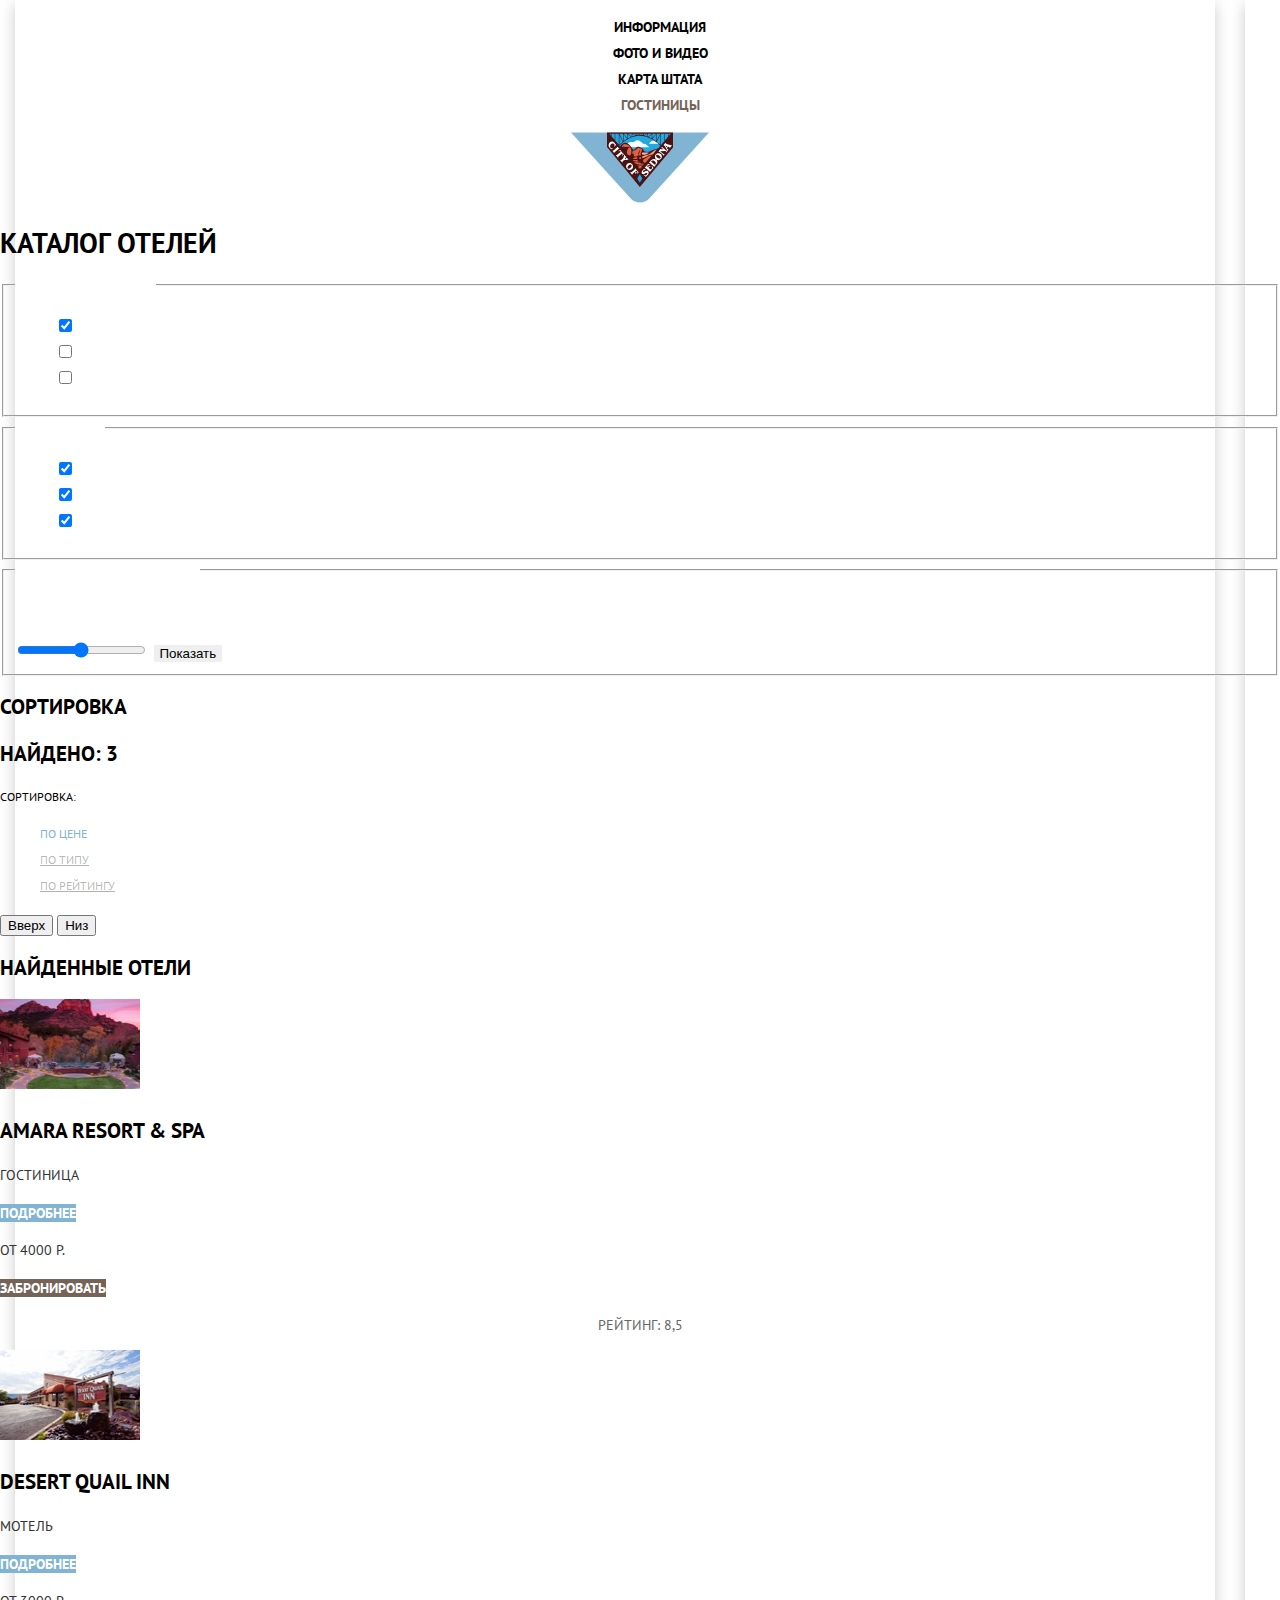
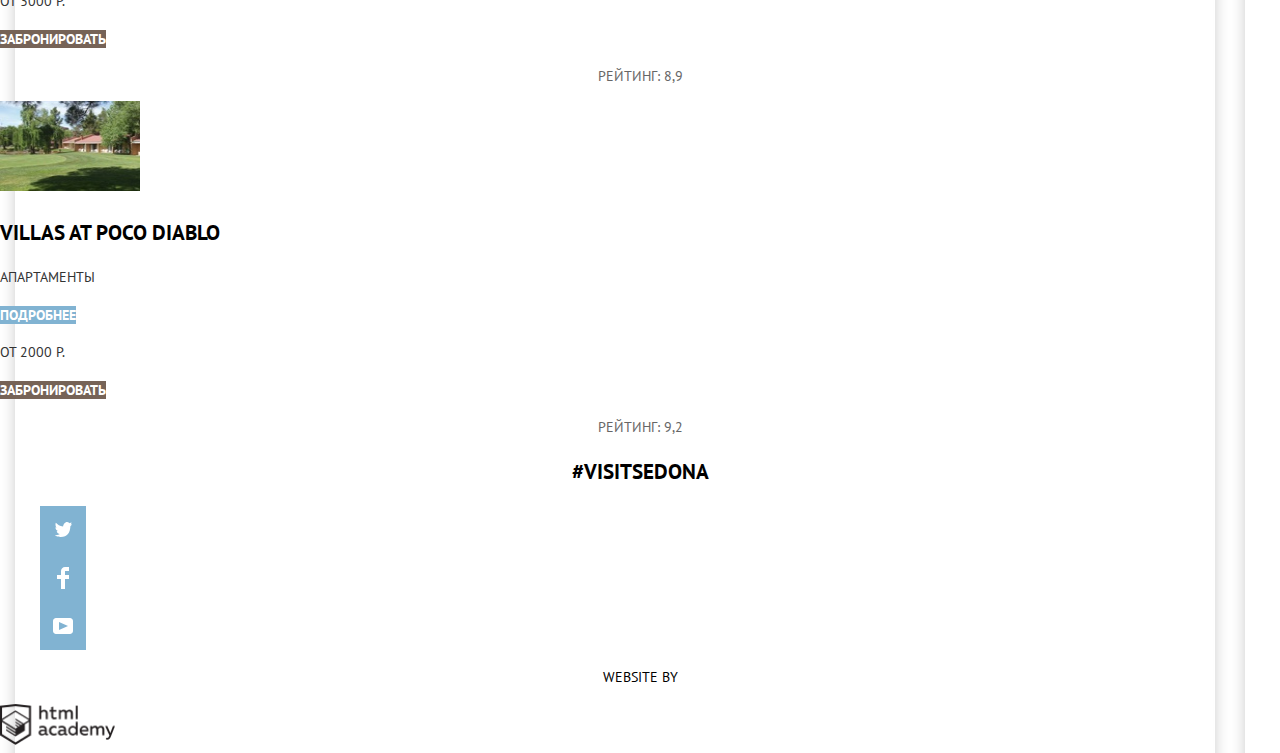
==== catalog.html @ 0797a378 "Space for second phase" ====
<!DOCTYPE html>
<html lang="ru">

<head>
    <meta charset="utf-8">
    <title>Каталог гостинц</title>
    <link href="https://fonts.googleapis.com/css?family=PT+Sans:400,700&display=swap&subset=cyrillic" rel="stylesheet">
    <link href="./node_modules/normalize.css/normalize.css" rel="stylesheet">
    <link href="./css/style.css" rel="stylesheet">
</head>

<body>
    <header class="header">
        <nav class="header__nav">
            <ul class="header__list list">
                <li class="header__item"><a class="header__link" href="information.html">Информация</a></li>
                <li class="header__item"><a href="media.html">Фото и видео</a></li>
                <li class="header__item"><a href="map.html">Карта штата</a></li>
                <li class="header__item  header__item--current"><a class="header__link" href="catalog.html">Гостиницы</a></li>
            </ul>
            <a class="header__logo logo" href="index.html">
                <img class="logo__image" src="img/logo.svg" width="138" height="71" alt="Логотип Седоны">
            </a>
        </nav>
    </header>

    <main class="container">
        <h1 class="visually-hidden">Каталог отелей</h1>
        <form class="searching-hotels" action="https://echo.htmlacademy.ru" method="POST">
            <fieldset class="searching-hotels__section">
                <legend class="searching-hotels__title">Инфраструктура:</legend>
                <ul class="searching-hotels__list list">
                    <li class="searching-hotels__item">
                        <input class="searching-hotels__input visually-hidden" id="filter-pool" type="checkbox" name="pool" value="" checked>
                        <label class="searching-hotels__label" for="filter-pool">Бассейн</label>
                    </li>
                    <li class="searching-hotels__item">
                        <input class="searching-hotels__input visually-hidden" id="filter-parking" type="checkbox" name="parking" value="">
                        <label class="searching-hotels__label" for="filter-parking">Парковка</label>
                    </li>
                    <li class="searching-hotels__item">
                        <input class="searching-hotels__input visually-hidden" id="filter-wifi" type="checkbox" name="wifi" value="">
                        <label class="searching-hotels__label" for="filter-wifi">WI-FI</label>
                    </li>
                </ul>
            </fieldset>

            <fieldset class="searching-hotels__section">
                <legend class="searching-hotels__title">Тип жилья</legend>
                <ul class="searching-hotels__list list">
                    <li class="searching-hotels__item">
                        <input class="searching-hotels__input visually-hidden" id="filter-hotel" type="checkbox" name="hotel" value="" checked>
                        <label class="searching-hotels__label" for="filter-hotel">Гостиница</label>
                    </li>
                    <li class="searching-hotels__item">
                        <input class="searching-hotels__input visually-hidden" id="filter-motel" type="checkbox" name="motel" value="" checked>
                        <label class="searching-hotels__label" for="filter-motel">Мотель</label>
                    </li>
                    <li class="searching-hotels__item">
                        <input class="searching-hotels__input visually-hidden" id="filter-apartment" type="checkbox" name="apartment" value="" checked>
                        <label class="searching-hotels__label" for="filter-apartment">Апартаменты</label>
                    </li>
                </ul>
            </fieldset>

            <fieldset class="searching-hotels__section">
                <legend class="searching-hotels__title">Стоимость в сутки (Р):</legend>
                <!-- Блок реалицую при помощи javascript на следющем этапе -->

                <p class="searching-hotels__price">
                    <span class="searching-hotels__price-output">от 0</span>
                    <span class="searching-hotels__price-output">до 3000</span>
                </p>
                <input class="searching-hotels__range" type="range" min="0" step="10">
                <button class="searching-hotels__button" type="submit">Показать</button>
            </fieldset>
        </form>

        <section class="sort">
            <h2 class="visually-hidden">Сортировка</h2>
            <p class="sort__title">Найдено: 3</p>
            <p class="sort__text">Сортировка:</p>
            <ul class="sort__list list">
                <li class="sort__item sort__item--active"><a class="sort__link" href="#">По цене</a></li>
                <li class="sort__item"><a class="sort__link" href="#">По типу</a></li>
                <li class="sort__item"><a class="sort__link" href="#">По рейтингу</a></li>
            </ul>
            <button class="sort__button sort__button--up" type="button">Вверх</button>
            <button class="sort__button sort__button--down" type="button">Низ</button>
        </section>


        <section class="hotels">
            <h2 class="visually-hidden">Найденные отели</h2>

            <article class="hotels__item">
                <img class="hotels__image" src="img/amara-resort.jpg" width="140" height="90" alt="Фото гостиницы Amara Resort & Spa">
                <h3 class="hotels__title">Amara Resort & Spa</h3>
                <!-- Гостиницу и кнопку "подробнее" решил обернуть в div, их можно удобно стилизовать-->
                <div class="hotels__column">
                    <p class="hotels__text">Гостиница</p>
                    <a class="hotels__button button" href="#">Подробнее</a>
                </div>
                <div class="hotels__column">
                    <p class="hotels__text">От 4000 Р.</p>
                    <a class="hotels__button button button--brown" href="#">Забронировать</a>
                </div>

                <!-- блок с рейтингом -->
                <div class="hotels__rating">
                    <div class="hotels__stars">
                        <span class="hotels__star"></span>
                    </div>
                    <p class="hotels__rating-current">Рейтинг: 8,5</p>
                </div>
            </article>

            <article class="hotels__item">

                <img class="hotels__image" src="img/desert-quail.jpg" width="140" height="90" alt="Фото мотеля Desert Quail Inn">
                <h3 class="hotels__title">Desert Quail Inn</h3>

                <div class="hotels__column">
                    <p class="hotels__text">Мотель</p>
                    <a class="hotels__button button" href="#">Подробнее</a>
                </div>
                <div class="hotels__column">
                    <p class="hotels__text">От 3000 Р.</p>
                    <a class="hotels__button button button--brown" href="#">Забронировать</a>
                </div>

                <!-- блок с рейтингом -->
                <div class="hotels__rating">
                    <div class="hotels__stars">
                        <span class="hotels__star"></span>
                    </div>
                    <p class="hotels__rating-current">Рейтинг: 8,9</p>
                </div>
            </article>

            <article class="hotels__item">

                <img src="img/vilais-poco-diablo.jpg" width="140" height="90" alt="Фото апартаментов Villas at Poco Diablo">

                <h3 class="hotels__title">Villas at Poco Diablo</h3>

                <div class="hotels__column">
                    <p class="hotels__text">Апартаменты</p>
                    <a class="hotels__button button" href="#">Подробнее</a>
                </div>
                <div class="hotels__column">
                    <p class="hotels__text">От 2000 Р.</p>
                    <a class="hotels__button button button--brown" href="#">Забронировать</a>
                </div>

                <!-- блок с рейтингом -->
                <div class="hotels__rating">
                    <div class="hotels__stars">
                        <span class="hotels__star"></span>
                    </div>
                    <p class="hotels__rating-current">Рейтинг: 9,2</p>
                </div>
            </article>
        </section>



    </main>

    <footer class="footer">
        <p class="footer__tag">#VISITSEDONA</p>
        <ul class="footer__list list">
            <li class="footer__item">
                <a class="footer__link footer__link--twitter" href="#"></a>
            </li>
            <li class="footer__item">
                <a class="footer__link footer__link--facebook" href="#"></a>
            </li>
            <li class="footer__item">
                <a class="footer__link footer__link--youtube" href="#"></a>
            </li>
        </ul>
        <div class="footer__copyright copyright">
            <p class="copyright__title">WEBSITE BY</p>
            <a class="copyright__link" href="https://htmlacademy.ru/intensive/htmlcss"><img class="copyright__image" src="img/logo-htmlacademy.png" width="115" height="41" alt="Логотип HTML Academy"></a>
        </div>
    </footer>

</html>
---- css/style.css ----
body {
    margin: 0;
    padding: 0;
    font-family: "PT Sans", Arial, Helvetica, sans-serif;
    font-size: 14px;
    line-height: 26px;
    color: #000000;
    text-transform: uppercase;
    background-color: #ffffff;
    background-image: url("../img/white-background.jpg");
}

a {
    text-decoration: none;
}

.list {
    list-style: none;
}

.button {
    font: inherit;
    text-align: center;
    font-weight: bold;
    color: #ffffff;
    background-color: #81b3d2;
    text-transform: uppercase;
    border: none;
}

.button:hover {
    background-color: #669EC0;
}

.button:active {
    background-color: #5496BD;
    color: rgba(255, 255, 255, 0.3);
}

.button--brown {
    background-color: #766357;
}

.button--brown:hover {
    background-color: #604E43;
}

.button--brown:active {
    background-color: #503E33;
    color: rgba(255, 255, 255, 0.3);
}

.header__nav {
    font-size: 14px;
    line-height: 26px;
    text-align: center;
    color: #000000;
    font-weight: bold;
}

.header__list {}

.header__list a {
    color: #000000;
}

.header__list a:hover {
    color: #81B3D2;
}

.header__list a:focus {
    color: #000000;
    opacity: 0.3;
}

.header__item--current .header__link {
    color: #766357;
}

.intro {
    background-image: url("../img/intro-background.png");
    background-repeat: no-repeat;
}


/* main */

.benefits__title {
    font-size: 21px;
    line-height: 26px;
    font-weight: bold;
    text-align: center;
}

.benefits__desc {
    font-weight: 400;
    text-align: center;
    color: #333333;
}


/* REASONS */

.benefits-reason__title {
    font-size: 21px;
    line-height: 21px;
    font-weight: bold;
    text-align: center;
    color: #ffffff;
}

.benefits-reason__subtitle,
.benefits-reason__desc {
    font-size: 14px;
    line-height: 21px;
    color: #ffffff;
    font-weight: 400;
    text-align: center;
}

.benefits-reason {
    background-color: #81B3D2;
}

.benefits-reason__background {
    background-image: url("../img/reason-one-background.jpg");
    background-position: 0 0;
    background-repeat: no-repeat;
}

.advice {}

.benefits-reasons {}

.advice__title {
    font-size: 21px;
    line-height: 21px;
    text-align: center;
    font-weight: bold;
}

.advice__text {
    font-size: 14px;
    line-height: 21px;
    font-weight: 400;
    text-align: center;
    color: #333333;
}

.searching__title {
    font-size: 30px;
    line-height: 36px;
    font-weight: bold;
    text-align: center;
}

.searching__desc {
    font-weight: 400;
    line-height: 24px;
    color: #333333;
    text-align: center;
}

.searching__button {
    font-size: 21px;
    line-height: 26px;
    text-align: center;
}

.footer__tag {
    font-size: 21px;
    text-align: center;
    font-weight: bold;
}

.footer__list {}

.footer__item {
    background-color: #81b3d2;
    width: 46px;
    height: 48px;
}

.footer__link {
    display: block;
    width: 100%;
    height: 100%;
    background-position: center;
    background-repeat: no-repeat;
}

.footer__link--twitter {
    background-image: url("../img/twitter.svg");
}

.footer__link--facebook {
    background-image: url("../img/facebook.svg");
}

.footer__link--youtube {
    background-image: url("../img/youtube.svg");
}

.copyright__title {
    text-align: center;
    font-weight: 400;
}

.searching-form__label {
    text-align: left;
    font-weight: bold;
}

.count__input {
    text-align: center;
}

.searching-form__button {
    font-size: 21px;
    line-height: 26px;
    text-align: center;
    font-weight: bold;
}

.searching-form__button:hover {
    background-color: #669EC0;
}

.searching-form__button:active {
    background-color: #5496BD;
    color: rgba(255, 255, 255, 0.3)
}

.searching-form__input {
    font: inherit;
    font-weight: bold;
    background-color: #f2f2f2;
}

.searching-form__input:hover {
    background-color: #ebebeb;
}

.searching-form__input:focus {
    background-color: #ffffff;
    border: 2px solid #e5e5e5;
    outline: none;
}

.searching-form__input::placeholder {
    font-size: 14px;
    line-height: 26px;
    font-weight: bold;
}

.count__button,
.count__input {
    background-color: #f2f2f2;
}


/*  */


/* Catalog */

.searching-hotels__title {
    font-size: 16px;
    line-height: 21px;
    font-weight: bold;
    text-align: left;
    color: #ffffff;
}

.searching-hotels {
    background-image: url("../img/filter-background.jpg");
    background-repeat: no-repeat;
    background-position: 0 0;
}

.searching-hotels__label {
    font-size: 14px;
    line-height: 21px;
    text-align: left;
    font-weight: 400;
    color: #ffffff;
}

.searching-hotels__price-output {
    font-size: 14px;
    line-height: 21px;
    text-align: center;
    font-weight: 400;
    color: #ffffff;
}

.searching-hotels__button {
    border: 2px solid #ffffff;
}

.searching-hotels__button:hover {
    background-color: #ffffff;
}

.sort__title {
    font-size: 21px;
    line-height: 26px;
    font-weight: bold;
    color: #000000;
    text-align: left;
}

.sort__text {
    font-size: 12px;
    line-height: 18px;
    font-weight: 400;
    text-align: left;
    color: #000000;
}

.sort__link {
    font-size: 12px;
    line-height: 18px;
    font-weight: 400;
    text-align: left;
    color: rgba(0, 0, 0, 0.3);
    text-decoration: underline;
}

.sort__link:hover {
    color: #81B3D2;
}

.sort__link:active {
    color: #000000;
    text-decoration: none;
}

.sort__item--active .sort__link {
    color: #81B3D2;
    text-decoration: none;
}

.hotels__title {
    font-size: 21px;
    line-height: 26px;
    font-weight: bold;
    text-align: left;
    color: #000000;
}

.hotels__text {
    font-size: 14px;
    line-height: 21px;
    font-weight: 400;
    text-align: left;
    color: #333333;
}

.hotels__rating-current {
    font-size: 14px;
    line-height: 21px;
    font-weight: 400;
    text-align: center;
    color: #666666;
}
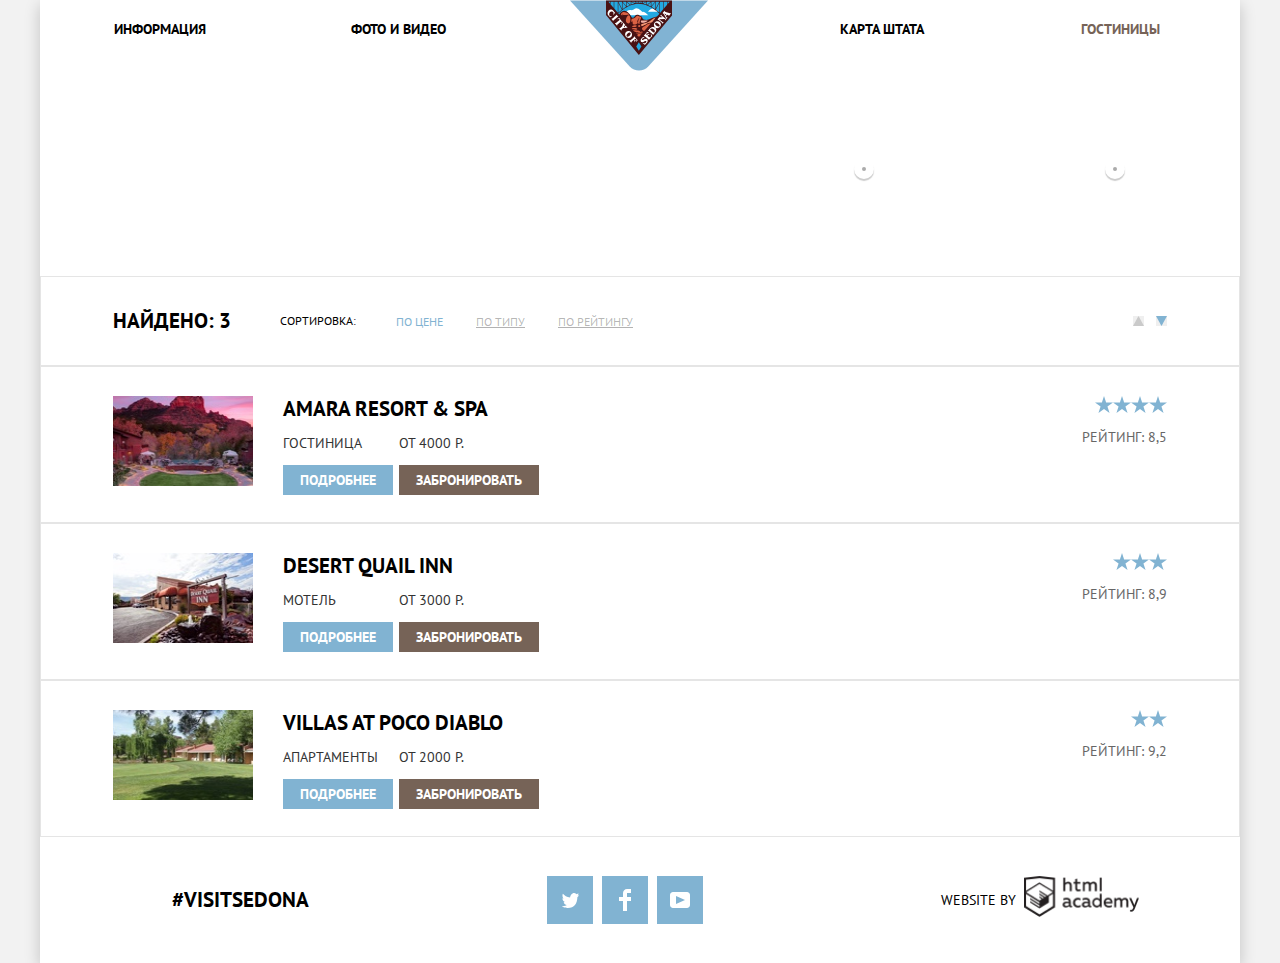
==== commit be31a213: "Added all decorative elements" ====
--- a/catalog.html
+++ b/catalog.html
@@ -7,183 +7,275 @@
     <link href="https://fonts.googleapis.com/css?family=PT+Sans:400,700&display=swap&subset=cyrillic" rel="stylesheet">
     <link href="./node_modules/normalize.css/normalize.css" rel="stylesheet">
     <link href="./css/style.css" rel="stylesheet">
+    <!-- <link href="./css/outline.css" rel="stylesheet"> -->
 </head>
 
-<body>
-    <header class="header">
-        <nav class="header__nav">
-            <ul class="header__list list">
-                <li class="header__item"><a class="header__link" href="information.html">Информация</a></li>
-                <li class="header__item"><a href="media.html">Фото и видео</a></li>
-                <li class="header__item"><a href="map.html">Карта штата</a></li>
-                <li class="header__item  header__item--current"><a class="header__link" href="catalog.html">Гостиницы</a></li>
+<body class="page">
+    <div class="page__container">
+        <header class="header">
+            <nav class="header__nav">
+                <ul class="header__list list">
+                    <li class="header__item"><a class="header__link" href="information.html">Информация</a></li>
+                    <li class="header__item"><a class="header__link" href="media.html">Фото и видео</a></li>
+                    <li class="header__item"><a class="header__link" href="map.html">Карта штата</a></li>
+                    <li class="header__item header__item--current"><a class="header__link" href="catalog.html">Гостиницы</a></li>
+                </ul>
+                <a class="header__logo logo" href="index.html">
+                    <img class="logo__image" src="img/logo.svg" width="138" height="71" alt="Логотип Седоны">
+                </a>
+            </nav>
+        </header>
+
+        <main class="container">
+            <h1 class="visually-hidden">Каталог отелей</h1>
+            <form class="searching-hotels" action="https://echo.htmlacademy.ru" method="POST">
+                <fieldset class="searching-hotels__section">
+                    <legend class="searching-hotels__title">Инфраструктура:</legend>
+                    <ul class="searching-hotels__list list">
+                        <li class="searching-hotels__item">
+                            <input class="searching-hotels__input visually-hidden" id="filter-pool" type="checkbox" name="pool" value="" checked>
+                            <label class="searching-hotels__label" for="filter-pool">Бассейн</label>
+                        </li>
+                        <li class="searching-hotels__item">
+                            <input class="searching-hotels__input visually-hidden" id="filter-parking" type="checkbox" name="parking" value="">
+                            <label class="searching-hotels__label" for="filter-parking">Парковка</label>
+                        </li>
+                        <li class="searching-hotels__item">
+                            <input class="searching-hotels__input visually-hidden" id="filter-wifi" type="checkbox" name="wifi" value="">
+                            <label class="searching-hotels__label" for="filter-wifi">WI-FI</label>
+                        </li>
+                    </ul>
+                </fieldset>
+
+                <fieldset class="searching-hotels__section">
+                    <legend class="searching-hotels__title">Тип жилья:</legend>
+                    <ul class="searching-hotels__list list">
+                        <li class="searching-hotels__item">
+                            <input class="searching-hotels__input visually-hidden" id="filter-hotel" type="checkbox" name="hotel" value="" checked>
+                            <label class="searching-hotels__label" for="filter-hotel">Гостиница</label>
+                        </li>
+                        <li class="searching-hotels__item">
+                            <input class="searching-hotels__input visually-hidden" id="filter-motel" type="checkbox" name="motel" value="" checked>
+                            <label class="searching-hotels__label" for="filter-motel">Мотель</label>
+                        </li>
+                        <li class="searching-hotels__item">
+                            <input class="searching-hotels__input visually-hidden" id="filter-apartment" type="checkbox" name="apartment" value="" checked>
+                            <label class="searching-hotels__label" for="filter-apartment">Апартаменты</label>
+                        </li>
+                    </ul>
+                </fieldset>
+
+                <fieldset class="searching-hotels__section">
+                    <div class="searching-hotels__wrapper">
+                        <legend class="searching-hotels__title">Стоимость в сутки (Р):</legend>
+
+                        <div class="searching-hotels__price price">
+                            <label class="price__min">от<input type="text" name="min-price" value="0"></label>
+                            <label class="price__max">до<input type="text" name="max-price" value="3000"></label>
+                        </div>
+
+                        <div class="searching-hotels__range range">
+                            <div class="range__scale">
+                                <div class="range__bar"></div>
+                            </div>
+                            <div class="range__toggle range__togle--min"></div>
+                            <div class="range__toggle range__togle--max"></div>
+                        </div>
+
+                        <button class="searching-hotels__button" type="submit">Показать</button>
+                    </div>
+                </fieldset>
+            </form>
+
+            <section class="sort">
+                <h2 class="visually-hidden">Сортировка</h2>
+                <p class="sort__title">Найдено: 3</p>
+                <p class="sort__text">Сортировка:</p>
+                <ul class="sort__list list">
+                    <li class="sort__item sort__item--active"><a class="sort__link" href="#">По цене</a></li>
+                    <li class="sort__item"><a class="sort__link" href="#">По типу</a></li>
+                    <li class="sort__item"><a class="sort__link" href="#">По рейтингу</a></li>
+                </ul>
+                <button class="sort__button sort__button--up" type="button">
+                    <svg width="11px" height="10px" viewBox="0 0 11 10" version="1.1" xmlns="http://www.w3.org/2000/svg" xmlns:xlink="http://www.w3.org/1999/xlink">
+                        <title>Вниз</title>
+                        <g stroke="none" stroke-width="1" fill="none" fill-rule="evenodd">
+                            <g fill-rule="nonzero">
+                                <polyline fill="#CACACA" points="5.5 0 0 10 11 10"></polyline>
+                            </g>
+                        </g>
+                    </svg>
+                </button>
+                <button class="sort__button sort__button--down" type="button">
+                    <svg width="11px" height="10px" viewBox="0 0 11 10" version="1.1" xmlns="http://www.w3.org/2000/svg" xmlns:xlink="http://www.w3.org/1999/xlink">
+                        <title>Вниз</title>
+                        <g stroke="none" stroke-width="1" fill="none" fill-rule="evenodd">
+                            <g fill-rule="nonzero">
+                                <polyline fill="#81B3D2" points="5.5 10 0 0 11 0"></polyline>
+                            </g>
+                        </g>
+                    </svg>
+                </button>
+            </section>
+
+
+            <section class="hotels">
+                <h2 class="visually-hidden">Найденные отели</h2>
+
+                <article class="hotels__item">
+                    <img class="hotels__image" src="img/amara-resort.jpg" width="140" height="90" alt="Фото гостиницы Amara Resort & Spa">
+                    <div class="hotels__column">
+                        <h3 class="hotels__title"><a class="hotels__link">Amara Resort & Spa</a></h3>
+
+                        <div class="hotels__row">
+                            <div class="hotels__column">
+                                <p class="hotels__text">Гостиница</p>
+                                <a class="hotels__button button" href="#">Подробнее</a>
+                            </div>
+                            <div class="hotels__column">
+                                <p class="hotels__text">От 4000 Р.</p>
+                                <a class="hotels__button button button--brown" href="#">Забронировать</a>
+                            </div>
+                        </div>
+                    </div>
+
+                    <div class="hotels__rating">
+                        <div class="hotels__stars">
+                            <span class="hotels__star"></span>
+                            <span class="hotels__star"></span>
+                            <span class="hotels__star"></span>
+                            <span class="hotels__star"></span>
+                        </div>
+                        <p class="hotels__rating-current">Рейтинг: 8,5</p>
+                    </div>
+                </article>
+
+                <article class="hotels__item">
+
+                    <img class="hotels__image" src="img/desert-quail.jpg" width="140" height="90" alt="Фото мотеля Desert Quail Inn">
+                    <div class="hotels__column">
+                        <h3 class="hotels__title">Desert Quail Inn</h3>
+                        <div class="hotels__row">
+                            <div class="hotels__column">
+                                <p class="hotels__text">Мотель</p>
+                                <a class="hotels__button button" href="#">Подробнее</a>
+                            </div>
+                            <div class="hotels__column">
+                                <p class="hotels__text">От 3000 Р.</p>
+                                <a class="hotels__button button button--brown" href="#">Забронировать</a>
+                            </div>
+                        </div>
+                    </div>
+                    <!-- блок с рейтингом -->
+                    <div class="hotels__rating">
+                        <div class="hotels__stars">
+                            <span class="hotels__star"></span>
+                            <span class="hotels__star"></span>
+                            <span class="hotels__star"></span>
+                        </div>
+                        <p class="hotels__rating-current">Рейтинг: 8,9</p>
+                    </div>
+                </article>
+
+                <article class="hotels__item">
+
+                    <img class="hotels__image" src="img/vilais-poco-diablo.jpg" width="140" height="90" alt="Фото апартаментов Villas at Poco Diablo">
+                    <div class="hotels__column">
+                        <h3 class="hotels__title">Villas at Poco Diablo</h3>
+                        <div class="hotels__row">
+                            <div class="hotels__column">
+                                <p class="hotels__text">Апартаменты</p>
+                                <a class="hotels__button button" href="#">Подробнее</a>
+                            </div>
+                            <div class="hotels__column">
+                                <p class="hotels__text">От 2000 Р.</p>
+                                <a class="hotels__button button button--brown" href="#">Забронировать</a>
+                            </div>
+                        </div>
+                    </div>
+                    <!-- блок с рейтингом -->
+                    <div class="hotels__rating">
+                        <div class="hotels__stars">
+                            <span class="hotels__star"></span>
+                            <span class="hotels__star"></span>
+                        </div>
+                        <p class="hotels__rating-current">Рейтинг: 9,2</p>
+                    </div>
+                </article>
+            </section>
+
+
+
+        </main>
+
+        <footer class="footer">
+            <p class="footer__tag">#VISITSEDONA</p>
+            <ul class="footer__list list">
+                <li class="footer__item">
+                    <a class="footer__link footer__link--twitter" href="#">
+                        <svg width="17px" height="15px" viewBox="0 0 17 15" version="1.1" xmlns="http://www.w3.org/2000/svg" xmlns:xlink="http://www.w3.org/1999/xlink">
+                                
+                                <title>twitter</title>
+                                
+                                <g id="Pages" stroke="none" stroke-width="1" fill="none" fill-rule="evenodd">
+                                    <g id="Index" transform="translate(-579.000000, -2695.000000)" fill="#FFFFFF">
+                                        <g id="footer" transform="translate(40.000000, 2642.000000)">
+                                            <g id="twitter" transform="translate(539.000000, 52.000000)">
+                                                <g id="Shape">
+                                                    <path d="M10.95,1.144 C12.635,0.648 13.934,1.414 14.527,2.323 C15.2,2.092 15.858,1.842 16.538,1.615 C16.5248923,2.3013655 16.2116836,2.94751829 15.681,3.383 C16.366,3.553 16.985,2.892 16.985,2.892 C16.816,3.892 15.979,4.68 15.422,4.916 C15.191,11.666 12.247,16.133 5.345,15.998 L4.899,15.998 C4.489,15.998 0.735,15.538 0.001,14.111 C2.272,14.307 3.894,13.689 4.694,12.934 C3.734,12.634 2.015,12.457 1.715,9.984 C2.064,10.09 2.279,10.212 2.905,10.103 C1.705,9.247 0.374,8.53 0.448,6.33 C0.733,6.658 1.515,6.866 1.788,6.802 C1.085,6.561 -0.182,3.442 0.894,1.85 C2.712,3.704 4.629,5.456 8.046,5.623 C8.254,3.33 9.183,1.793 10.95,1.144 Z" fill-rule="nonzero"></path>
+                                                </g>
+                                            </g>
+                                        </g>
+                                    </g>
+                                </g>
+                            </svg>
+                    </a>
+                </li>
+                <li class="footer__item">
+                    <a class="footer__link footer__link--facebook" href="#">
+                        <svg width="12px" height="22px" viewBox="0 0 12 22" version="1.1" xmlns="http://www.w3.org/2000/svg" xmlns:xlink="http://www.w3.org/1999/xlink">
+                                
+                                <title>fb-icon</title>
+                             
+                                <g id="Pages" stroke="none" stroke-width="1" fill="none" fill-rule="evenodd">
+                                    <g id="Index" transform="translate(-633.000000, -2691.000000)" fill="#FFFFFF">
+                                        <g id="footer" transform="translate(40.000000, 2642.000000)">
+                                            <g id="fb-icon" transform="translate(593.000000, 49.000000)">
+                                                <g id="Shape">
+                                                    <path d="M12,4 L12,0 L8,0 C5.790861,0 4,1.790861 4,4 L4,8 L0,8 L0,12 L4,12 L4,22 L8,22 L8,12 L12,12 L12,8 L8,8 L8,4 L12,4 Z" fill-rule="nonzero"></path>
+                                                </g>
+                                            </g>
+                                        </g>
+                                    </g>
+                                </g>
+                            </svg>
+                    </a>
+                </li>
+                <li class="footer__item">
+                    <a class="footer__link footer__link--youtube" href="#">
+                        <svg width="20px" height="16px" viewBox="0 0 20 16" version="1.1" xmlns="http://www.w3.org/2000/svg" xmlns:xlink="http://www.w3.org/1999/xlink">
+                                <title>youtube</title>
+                                <g id="Pages" stroke="none" stroke-width="1" fill="none" fill-rule="evenodd">
+                                    <g id="Index" transform="translate(-681.000000, -2694.000000)" fill="#FFFFFF">
+                                        <g id="footer" transform="translate(40.000000, 2642.000000)">
+                                            <g id="youtube" transform="translate(641.000000, 52.000000)">
+                                                <g id="Shape">
+                                                    <path d="M17,0 L3,0 C1.35,0 0,1.35 0,3 L0,13 C0,14.65 1.35,16 3,16 L17,16 C18.65,16 20,14.65 20,13 L20,3 C20,1.35 18.65,0 17,0 Z M6.027,11.998 L6.027,4.002 L15.014,8 L6.027,11.998 L6.027,11.998 Z" fill-rule="nonzero"></path>
+                                                </g>
+                                            </g>
+                                        </g>
+                                    </g>
+                                </g>
+                            </svg>
+                    </a>
+                </li>
             </ul>
-            <a class="header__logo logo" href="index.html">
-                <img class="logo__image" src="img/logo.svg" width="138" height="71" alt="Логотип Седоны">
-            </a>
-        </nav>
-    </header>
-
-    <main class="container">
-        <h1 class="visually-hidden">Каталог отелей</h1>
-        <form class="searching-hotels" action="https://echo.htmlacademy.ru" method="POST">
-            <fieldset class="searching-hotels__section">
-                <legend class="searching-hotels__title">Инфраструктура:</legend>
-                <ul class="searching-hotels__list list">
-                    <li class="searching-hotels__item">
-                        <input class="searching-hotels__input visually-hidden" id="filter-pool" type="checkbox" name="pool" value="" checked>
-                        <label class="searching-hotels__label" for="filter-pool">Бассейн</label>
-                    </li>
-                    <li class="searching-hotels__item">
-                        <input class="searching-hotels__input visually-hidden" id="filter-parking" type="checkbox" name="parking" value="">
-                        <label class="searching-hotels__label" for="filter-parking">Парковка</label>
-                    </li>
-                    <li class="searching-hotels__item">
-                        <input class="searching-hotels__input visually-hidden" id="filter-wifi" type="checkbox" name="wifi" value="">
-                        <label class="searching-hotels__label" for="filter-wifi">WI-FI</label>
-                    </li>
-                </ul>
-            </fieldset>
-
-            <fieldset class="searching-hotels__section">
-                <legend class="searching-hotels__title">Тип жилья</legend>
-                <ul class="searching-hotels__list list">
-                    <li class="searching-hotels__item">
-                        <input class="searching-hotels__input visually-hidden" id="filter-hotel" type="checkbox" name="hotel" value="" checked>
-                        <label class="searching-hotels__label" for="filter-hotel">Гостиница</label>
-                    </li>
-                    <li class="searching-hotels__item">
-                        <input class="searching-hotels__input visually-hidden" id="filter-motel" type="checkbox" name="motel" value="" checked>
-                        <label class="searching-hotels__label" for="filter-motel">Мотель</label>
-                    </li>
-                    <li class="searching-hotels__item">
-                        <input class="searching-hotels__input visually-hidden" id="filter-apartment" type="checkbox" name="apartment" value="" checked>
-                        <label class="searching-hotels__label" for="filter-apartment">Апартаменты</label>
-                    </li>
-                </ul>
-            </fieldset>
-
-            <fieldset class="searching-hotels__section">
-                <legend class="searching-hotels__title">Стоимость в сутки (Р):</legend>
-                <!-- Блок реалицую при помощи javascript на следющем этапе -->
-
-                <p class="searching-hotels__price">
-                    <span class="searching-hotels__price-output">от 0</span>
-                    <span class="searching-hotels__price-output">до 3000</span>
-                </p>
-                <input class="searching-hotels__range" type="range" min="0" step="10">
-                <button class="searching-hotels__button" type="submit">Показать</button>
-            </fieldset>
-        </form>
-
-        <section class="sort">
-            <h2 class="visually-hidden">Сортировка</h2>
-            <p class="sort__title">Найдено: 3</p>
-            <p class="sort__text">Сортировка:</p>
-            <ul class="sort__list list">
-                <li class="sort__item sort__item--active"><a class="sort__link" href="#">По цене</a></li>
-                <li class="sort__item"><a class="sort__link" href="#">По типу</a></li>
-                <li class="sort__item"><a class="sort__link" href="#">По рейтингу</a></li>
-            </ul>
-            <button class="sort__button sort__button--up" type="button">Вверх</button>
-            <button class="sort__button sort__button--down" type="button">Низ</button>
-        </section>
-
-
-        <section class="hotels">
-            <h2 class="visually-hidden">Найденные отели</h2>
-
-            <article class="hotels__item">
-                <img class="hotels__image" src="img/amara-resort.jpg" width="140" height="90" alt="Фото гостиницы Amara Resort & Spa">
-                <h3 class="hotels__title">Amara Resort & Spa</h3>
-                <!-- Гостиницу и кнопку "подробнее" решил обернуть в div, их можно удобно стилизовать-->
-                <div class="hotels__column">
-                    <p class="hotels__text">Гостиница</p>
-                    <a class="hotels__button button" href="#">Подробнее</a>
-                </div>
-                <div class="hotels__column">
-                    <p class="hotels__text">От 4000 Р.</p>
-                    <a class="hotels__button button button--brown" href="#">Забронировать</a>
-                </div>
-
-                <!-- блок с рейтингом -->
-                <div class="hotels__rating">
-                    <div class="hotels__stars">
-                        <span class="hotels__star"></span>
-                    </div>
-                    <p class="hotels__rating-current">Рейтинг: 8,5</p>
-                </div>
-            </article>
-
-            <article class="hotels__item">
-
-                <img class="hotels__image" src="img/desert-quail.jpg" width="140" height="90" alt="Фото мотеля Desert Quail Inn">
-                <h3 class="hotels__title">Desert Quail Inn</h3>
-
-                <div class="hotels__column">
-                    <p class="hotels__text">Мотель</p>
-                    <a class="hotels__button button" href="#">Подробнее</a>
-                </div>
-                <div class="hotels__column">
-                    <p class="hotels__text">От 3000 Р.</p>
-                    <a class="hotels__button button button--brown" href="#">Забронировать</a>
-                </div>
-
-                <!-- блок с рейтингом -->
-                <div class="hotels__rating">
-                    <div class="hotels__stars">
-                        <span class="hotels__star"></span>
-                    </div>
-                    <p class="hotels__rating-current">Рейтинг: 8,9</p>
-                </div>
-            </article>
-
-            <article class="hotels__item">
-
-                <img src="img/vilais-poco-diablo.jpg" width="140" height="90" alt="Фото апартаментов Villas at Poco Diablo">
-
-                <h3 class="hotels__title">Villas at Poco Diablo</h3>
-
-                <div class="hotels__column">
-                    <p class="hotels__text">Апартаменты</p>
-                    <a class="hotels__button button" href="#">Подробнее</a>
-                </div>
-                <div class="hotels__column">
-                    <p class="hotels__text">От 2000 Р.</p>
-                    <a class="hotels__button button button--brown" href="#">Забронировать</a>
-                </div>
-
-                <!-- блок с рейтингом -->
-                <div class="hotels__rating">
-                    <div class="hotels__stars">
-                        <span class="hotels__star"></span>
-                    </div>
-                    <p class="hotels__rating-current">Рейтинг: 9,2</p>
-                </div>
-            </article>
-        </section>
-
-
-
-    </main>
-
-    <footer class="footer">
-        <p class="footer__tag">#VISITSEDONA</p>
-        <ul class="footer__list list">
-            <li class="footer__item">
-                <a class="footer__link footer__link--twitter" href="#"></a>
-            </li>
-            <li class="footer__item">
-                <a class="footer__link footer__link--facebook" href="#"></a>
-            </li>
-            <li class="footer__item">
-                <a class="footer__link footer__link--youtube" href="#"></a>
-            </li>
-        </ul>
-        <div class="footer__copyright copyright">
-            <p class="copyright__title">WEBSITE BY</p>
-            <a class="copyright__link" href="https://htmlacademy.ru/intensive/htmlcss"><img class="copyright__image" src="img/logo-htmlacademy.png" width="115" height="41" alt="Логотип HTML Academy"></a>
-        </div>
-    </footer>
+            <div class="footer__copyright copyright">
+                <p class="copyright__title">WEBSITE BY</p>
+                <a class="copyright__link" href="https://htmlacademy.ru/intensive/htmlcss"><img class="copyright__image" src="img/logo-htmlacademy.png" width="115" height="41" alt="Логотип HTML Academy"></a>
+            </div>
+        </footer>
+    </div>
+</body>
 
 </html>--- a/css/style.css
+++ b/css/style.css
@@ -6,12 +6,29 @@
     line-height: 26px;
     color: #000000;
     text-transform: uppercase;
-    background-color: #ffffff;
-    background-image: url("../img/white-background.jpg");
 }
 
 a {
     text-decoration: none;
+}
+
+.page {
+    background-color: #f2f2f2;
+}
+
+.page__container {
+    margin: 0 auto;
+    background-color: #ffffff;
+    box-shadow: 0px 5px 15px 0 rgba(0, 1, 1, 0.2);
+    width: 1200px;
+}
+
+.visually-hidden {
+    position: absolute;
+    clip: rect(0 0 0 0);
+    width: 1px;
+    height: 1px;
+    margin: -1px;
 }
 
 .list {
@@ -50,20 +67,6 @@
     color: rgba(255, 255, 255, 0.3);
 }
 
-.header__nav {
-    font-size: 14px;
-    line-height: 26px;
-    text-align: center;
-    color: #000000;
-    font-weight: bold;
-}
-
-.header__list {}
-
-.header__list a {
-    color: #000000;
-}
-
 .header__list a:hover {
     color: #81B3D2;
 }
@@ -77,9 +80,22 @@
     color: #766357;
 }
 
+.header__link {
+    font-size: 14px;
+    line-height: 26px;
+    text-align: center;
+    font-weight: bold;
+    display: block;
+    width: 100%;
+    padding-top: 16px;
+    padding-bottom: 16px;
+    color: #000000;
+}
+
 .intro {
-    background-image: url("../img/intro-background.png");
-    background-repeat: no-repeat;
+    /* Это просто бэкграунд */
+    min-height: 509px;
+    background: url("../img/intro-mask.svg") 0 100% no-repeat, url("../img/intro-background.png") 0 0 no-repeat;
 }
 
 
@@ -120,6 +136,10 @@
 
 .benefits-reason {
     background-color: #81B3D2;
+}
+
+.benefits-reason__desc {
+    margin-bottom: 0;
 }
 
 .benefits-reason__background {
@@ -128,11 +148,39 @@
     background-repeat: no-repeat;
 }
 
-.advice {}
-
-.benefits-reasons {}
+.advice {
+    margin: 0;
+    padding: 0;
+}
+
+.advice__item {
+    width: 400px;
+    min-height: 330px;
+}
+
+.advice__item--first {
+    background-image: url("../img/icon-home.svg");
+    background-repeat: no-repeat;
+    background-position: 162px 60px;
+    ;
+}
+
+.advice__item--second {
+    background-image: url("../img/icon-burger.svg");
+    background-repeat: no-repeat;
+    background-position: 162px 60px;
+}
+
+.advice__item--third {
+    background-image: url("../img/icon-gift.svg");
+    background-repeat: no-repeat;
+    background-position: 162px 60px;
+}
 
 .advice__title {
+    margin: 0;
+    margin-bottom: 27px;
+    padding-top: 161px;
     font-size: 21px;
     line-height: 21px;
     text-align: center;
@@ -140,6 +188,7 @@
 }
 
 .advice__text {
+    margin: 0;
     font-size: 14px;
     line-height: 21px;
     font-weight: 400;
@@ -165,61 +214,93 @@
     font-size: 21px;
     line-height: 26px;
     text-align: center;
+    padding: 33px 140px;
 }
 
 .footer__tag {
+    margin: 0;
+    padding-top: 50px;
+    padding-bottom: 50px;
     font-size: 21px;
     text-align: center;
     font-weight: bold;
 }
 
-.footer__list {}
-
 .footer__item {
-    background-color: #81b3d2;
     width: 46px;
     height: 48px;
 }
 
 .footer__link {
-    display: block;
+    display: flex;
+    align-items: center;
+    justify-content: center;
     width: 100%;
     height: 100%;
     background-position: center;
     background-repeat: no-repeat;
-}
-
-.footer__link--twitter {
-    background-image: url("../img/twitter.svg");
-}
-
-.footer__link--facebook {
-    background-image: url("../img/facebook.svg");
-}
-
-.footer__link--youtube {
-    background-image: url("../img/youtube.svg");
+    background-color: #81b3d2;
+}
+
+.footer__link:hover {
+    background-color: #669ec0;
+}
+
+.footer__link:active {
+    background-color: #5496bd;
+    opacity: 0.3;
+}
+
+.footer__link:active svg {
+    opacity: 0.3;
 }
 
 .copyright__title {
-    text-align: center;
-    font-weight: 400;
+    margin-right: 8px;
+    text-align: center;
+    font-weight: 400;
+}
+
+.copyright__link:hover svg path {
+    fill: #81b3d2;
+}
+
+.copyright__link:active svg path {
+    fill: #bdbbbc;
+}
+
+.searching-form {
+    box-sizing: border-box;
+    width: 568px;
+    background-color: #ffffff;
+    box-shadow: 0px 7px 15px 0 rgba(0, 1, 1, 0.15);
+    padding: 55px;
+}
+
+.searching-form__row {
+    display: flex;
+    justify-content: space-between;
+    align-items: center;
+    margin-bottom: 30px;
 }
 
 .searching-form__label {
+    width: 112px;
     text-align: left;
     font-weight: bold;
 }
 
-.count__input {
-    text-align: center;
+.searching-form__label--short {
+    width: 80px;
 }
 
 .searching-form__button {
+    width: 100%;
     font-size: 21px;
     line-height: 26px;
     text-align: center;
     font-weight: bold;
+    padding: 15px 0;
 }
 
 .searching-form__button:hover {
@@ -232,7 +313,14 @@
 }
 
 .searching-form__input {
-    font: inherit;
+    box-sizing: border-box;
+    padding: 8px 0 8px 13px;
+    box-shadow: none;
+    border: none;
+    width: 346px;
+    font-family: "PT Sans", Arial, Helvetica, sans-serif;
+    font-size: 14px;
+    line-height: 26px;
     font-weight: bold;
     background-color: #f2f2f2;
 }
@@ -243,14 +331,84 @@
 
 .searching-form__input:focus {
     background-color: #ffffff;
+    padding: 6px 0 6px 13px;
     border: 2px solid #e5e5e5;
     outline: none;
 }
 
 .searching-form__input::placeholder {
+    font-family: "PT Sans", Arial, Helvetica, sans-serif;
     font-size: 14px;
     line-height: 26px;
     font-weight: bold;
+    color: #000000;
+}
+
+.searching-form__input:focus::placeholder {
+    /* padding-left: 11px; */
+}
+
+.searching-form__wrapper {
+    display: flex;
+    align-items: center;
+    justify-content: space-between;
+}
+
+.count__button {
+    text-indent: -3000px;
+    padding: 0;
+    position: relative;
+    width: 38px;
+    height: 38px;
+    border: none;
+}
+
+.count__button:hover::before,
+.count__button:hover::after {
+    background-color: #000000;
+}
+
+.count__button:active::before,
+.count__button:active::after {
+    background-color: #81b3d2;
+}
+
+.count__button::before {
+    display: block;
+    content: "";
+    position: absolute;
+    top: 50%;
+    left: 50%;
+    transform: translate(-50%, -50%);
+    width: 12px;
+    height: 3px;
+    background-color: #a9a9a9;
+}
+
+.count__button--plus::after {
+    display: block;
+    content: "";
+    position: absolute;
+    top: 50%;
+    left: 50%;
+    transform: translate(-50%, -50%);
+    width: 3px;
+    height: 12px;
+    background-color: #a9a9a9;
+}
+
+.count__input {
+    line-height: 26px;
+    text-align: center;
+    width: 38px;
+    padding: 6px 0;
+    border: none;
+}
+
+input[type=number]::-webkit-inner-spin-button,
+input[type=number]::-webkit-outer-spin-button {
+    -webkit-appearance: none;
+    margin: 0;
 }
 
 .count__button,
@@ -278,7 +436,9 @@
     background-position: 0 0;
 }
 
-.searching-hotels__label {
+.searching-hotels__price label {
+    display: inline-block;
+    vertical-align: top;
     font-size: 14px;
     line-height: 21px;
     text-align: left;
@@ -286,23 +446,113 @@
     color: #ffffff;
 }
 
-.searching-hotels__price-output {
+.searching-hotels__price .price__min,
+.searching-hotels__price .price__max {
+    width: 90px;
+    padding-left: 65px;
+}
+
+.searching-hotels__price {
+    position: relative;
+    height: 36px;
+    font-size: 0;
+    margin-bottom: 20px;
+    border: 2px solid #ffffff;
+    border-radius: 2px;
+}
+
+.searching-hotels__price::after {
+    content: "";
+    position: absolute;
+    top: 50%;
+    left: 50%;
+    width: 2px;
+    height: 22px;
+    background: #ffffff;
+    transform: translate(-50%, -50%);
+}
+
+.searching-hotels__price input {
+    width: 50px;
+    margin: 0;
     font-size: 14px;
     line-height: 21px;
     text-align: center;
     font-weight: 400;
     color: #ffffff;
+    background: none;
+    border: none;
+}
+
+.searching-hotels__range {
+    position: relative;
+    margin-bottom: 32px;
+}
+
+.range__scale {
+    height: 2px;
+    background: rgba(255, 255, 255, 0.3);
+}
+
+.range__bar {
+    width: 80%;
+    height: 2px;
+    background: #ffffff;
+}
+
+.range__toggle {
+    position: absolute;
+    top: -9px;
+    width: 4px;
+    height: 4px;
+    background: #ababab;
+    border: 8px solid #ffffff;
+    border-radius: 50%;
+    box-shadow: 0 2px 1px 0 rgba(0, 1, 1, 0.2);
+}
+
+.range__toggle:hover {
+    background: #1c4f80;
+}
+
+.range__togle--min {
+    left: 0;
+}
+
+.range__togle--max {
+    left: 80%;
 }
 
 .searching-hotels__button {
+    display: block;
+    margin: 0 auto;
+    padding: 6px 35px;
+    font-size: 14px;
+    line-height: 20px;
+    color: #ffffff;
+    text-transform: uppercase;
+    background: transparent;
     border: 2px solid #ffffff;
+    border-radius: 2px;
 }
 
 .searching-hotels__button:hover {
-    background-color: #ffffff;
+    color: #000000;
+    background: #ffffff;
+}
+
+.sort {
+    padding: 31px 72px;
+}
+
+.sort__list {
+    display: flex;
+    justify-content: space-between;
+    margin: 0;
 }
 
 .sort__title {
+    margin: 0;
     font-size: 21px;
     line-height: 26px;
     font-weight: bold;
@@ -311,6 +561,7 @@
 }
 
 .sort__text {
+    margin: 0;
     font-size: 12px;
     line-height: 18px;
     font-weight: 400;
@@ -357,10 +608,343 @@
     color: #333333;
 }
 
+.hotels__button {
+    padding: 6px 17px;
+    margin-right: 6px;
+}
+
 .hotels__rating-current {
     font-size: 14px;
     line-height: 21px;
     font-weight: 400;
     text-align: center;
     color: #666666;
+}
+
+
+/*  */
+
+
+/* Styles for flexbox */
+
+.header__nav {
+    position: relative;
+}
+
+.header__list {
+    padding: 0;
+    margin: 0;
+    display: flex;
+    align-items: center;
+    justify-content: space-between;
+}
+
+.header__item {
+    display: block;
+    box-sizing: border-box;
+    width: 239px;
+}
+
+.header__item:nth-child(3) {
+    margin-left: auto;
+}
+
+.header__logo {
+    position: absolute;
+    left: 530px;
+    top: 0;
+}
+
+.intro {
+    box-sizing: border-box;
+    padding-top: 76px;
+}
+
+.intro__image {
+    padding-left: 370px;
+}
+
+.benefits__title {
+    margin: 0;
+    padding-top: 60px;
+}
+
+.benefits__desc {
+    padding-top: 30px;
+    padding-bottom: 50px;
+    margin: 0;
+}
+
+.benefits-reason__title {
+    margin: 0;
+}
+
+.benefits-reason__inner {
+    width: 280px;
+    padding: 46px 60px 60px 60px;
+    background-color: #81b3d2;
+}
+
+.benefits-reason {
+    display: flex;
+    align-items: center;
+}
+
+.benefits-reason--first {
+    background-image: url("../img/reason-one-background.jpg");
+    background-position: 400px 0;
+    background-repeat: no-repeat;
+    min-height: 256px;
+    width: 1200px;
+}
+
+.advice {
+    display: flex;
+    justify-content: space-between;
+}
+
+.benefits-reason--second {
+    background-image: url("../img/reason-two-background.jpg");
+    background-position: 0 0;
+    background-repeat: no-repeat;
+    min-height: 256px;
+    width: 1200px;
+}
+
+.benefits-reason--second .benefits-reason__inner {
+    margin-left: auto;
+}
+
+.benefits-reasons {
+    margin: 0;
+    padding: 0;
+    display: flex;
+    justify-content: space-between;
+}
+
+.benefits-reasons__item {
+    box-sizing: border-box;
+    margin: 0;
+    padding: 0;
+    width: 400px;
+    min-height: 256px;
+    text-align: center;
+    background-color: #eeeeee;
+}
+
+.benefits-reasons__item:nth-child(1) {
+    padding: 50px 97px 63px 95px;
+}
+
+.benefits-reasons__item:nth-child(2) {
+    padding: 50px 69px 64px 69px;
+}
+
+.benefits-reasons__item:nth-child(3) {
+    padding: 50px 77px 64px 77px;
+}
+
+.benefits-reasons__title {
+    margin: 0;
+    font-size: 21px;
+    line-height: 21px;
+    color: #000000;
+    font-weight: bold;
+}
+
+.benefits-reasons__subtitle {
+    font-size: 14px;
+    line-height: 21px;
+    color: #333333;
+    font-weight: 400;
+}
+
+.searching {
+    text-align: center;
+    padding-top: 54px;
+}
+
+.searching .benefits__wrapper {
+    margin-bottom: 47px;
+}
+
+.searching__title {
+    margin: 0;
+}
+
+.searching__button {
+    text-align: center;
+}
+
+.map {
+    height: 593px;
+}
+
+.footer {
+    display: flex;
+    justify-content: space-between;
+}
+
+.footer__tag {
+    padding-left: 132px;
+}
+
+.footer__list {
+    padding: 0;
+    margin: 0 auto;
+    width: 156px;
+    display: flex;
+    justify-content: space-between;
+    align-items: center;
+}
+
+.footer__copyright {
+    display: flex;
+    align-items: center;
+    padding-right: 101px;
+}
+
+
+/* Catalog */
+
+.searching-hotels {
+    display: flex;
+}
+
+.searching-hotels__section {
+    position: relative;
+    margin: 0;
+    border: none;
+    padding: 31px 72px;
+    padding-top: 50px;
+}
+
+.searching-hotels__item {
+    margin-bottom: 15px;
+}
+
+.searching-hotels__section:last-child {
+    margin-left: auto;
+}
+
+.searching-hotels__input:checked+.searching-hotels__label::after {
+    background-image: url("../img/checkbox-on.svg");
+}
+
+.searching-hotels__label::after {
+    content: "";
+    position: absolute;
+    top: -3px;
+    left: -38px;
+    width: 23px;
+    height: 23px;
+    background-image: url("../img/checkbox-off.svg");
+    background-repeat: no-repeat;
+    background-position: 0 0;
+}
+
+.searching-hotels {
+    min-height: 217px;
+}
+
+.searching-hotels__label {
+    font-size: 14px;
+    line-height: 21px;
+    font-weight: 400;
+    color: #ffffff;
+    position: relative;
+}
+
+.searching-hotels__title {
+    position: absolute;
+    margin: 0;
+    top: 20px;
+    left: 72px;
+}
+
+.sort {
+    display: flex;
+    justify-content: space-between;
+    align-items: center;
+    border: 1px solid #e5e5e5;
+}
+
+.sort__item {
+    margin-right: 33px;
+}
+
+.sort__button {
+    display: block;
+    padding: 0;
+    width: 11px;
+    height: 10px;
+    border: none;
+    line-height: 0;
+}
+
+.sort__button:active svg polyline {
+    fill: #81B3D2;
+}
+
+.sort__button:hover svg polyline {
+    fill: #000000;
+}
+
+.sort__button--up {
+    margin-left: auto;
+    margin-right: 12px;
+}
+
+.sort__text {
+    padding-left: 49px;
+    align-self: center;
+}
+
+.hotels__item {
+    box-sizing: border-box;
+    padding: 29px 72px;
+    display: flex;
+    border: 1px solid #e5e5e5;
+}
+
+.hotels__row {
+    display: flex;
+}
+
+.hotels__rating {
+    margin-left: auto;
+}
+
+.hotels__title {
+    margin-top: 0;
+    margin-bottom: 11px;
+}
+
+.hotels__link:hover {
+    color: #81b3d2;
+}
+
+.hotels__link:active {
+    color: rgba(0, 0, 0, 0.3);
+}
+
+.hotels__text {
+    margin-top: 0;
+    margin-bottom: 13px;
+}
+
+.hotels__image {
+    margin-right: 30px;
+}
+
+.hotels__stars {
+    display: flex;
+    justify-content: flex-end;
+}
+
+.hotels__star {
+    display: block;
+    width: 18px;
+    height: 17px;
+    background: url("../img/star.svg") 0 0 no-repeat;
 }--- a/css/outline.css
+++ b/css/outline.css
@@ -0,0 +1,84 @@
+.header {
+    background-color: rgba(255, 239, 10, 0.323);
+    outline: 1px solid rgba(255, 239, 10);
+}
+
+.header__nav {
+    background-color: rgba(66, 17, 245, 0.288);
+    outline: 1px solid rgba(66, 17, 245);
+}
+
+.header__list {
+    background-color: rgba(10, 241, 87, 0.323);
+    outline: 1px solid rgba(10, 241, 87);
+}
+
+.header__logo {
+    background-color: rgba(241, 10, 241, 0.288);
+    outline: 1px solid rgba(241, 10, 241);
+}
+
+.intro {
+    background-color: rgba(255, 0, 0, 0.781);
+    outline: 1px solid rgba(255, 0, 0);
+}
+
+.benefits__wrapper {
+    background-color: rgba(255, 0, 0, 0.181);
+    outline: 1px solid rgba(255, 0, 0);
+}
+
+.benefits-reason {
+    background-color: rgba(17, 226, 139, 0.226);
+    outline: 1px solid rgba(17, 226, 139);
+}
+
+.benefits-reason__inner {
+    background-color: rgba(238, 60, 6, 0.226);
+    outline: 1px solid rgba(238, 60, 6);
+}
+
+.advice {
+    background-color: rgba(241, 107, 235, 0.432);
+    outline: 1px solid rgba(241, 107, 235);
+}
+
+.advice__item {
+    background-color: rgba(75, 57, 241, 0.432);
+    outline: 1px solid rgba(75, 57, 241);
+}
+
+.benefits-reasons {
+    background-color: rgba(4, 226, 71, 0.623);
+    outline: 1px solid rgba(4, 226, 71);
+}
+
+.benefits-reasons__item {
+    background-color: rgba(241, 10, 241, 0.288);
+    outline: 1px solid rgba(241, 10, 241);
+}
+
+.searching__wrapper {
+    background-color: rgba(255, 239, 10, 0.323);
+    outline: 1px solid rgba(255, 239, 10);
+}
+
+.footer {
+    background-color: rgba(10, 241, 87, 0.323);
+    outline: 1px solid rgba(10, 241, 87);
+}
+
+.footer__tag {
+    background-color: rgba(255, 239, 10, 0.323);
+    outline: 1px solid rgba(255, 239, 10);
+}
+
+.footer__list {
+    background-color: rgba(241, 10, 241, 0.288);
+    outline: 1px solid rgba(241, 10, 241);
+}
+
+.footer__copyright {
+    background-color: rgba(66, 17, 245, 0.288);
+    outline: 1px solid rgba(66, 17, 245);
+}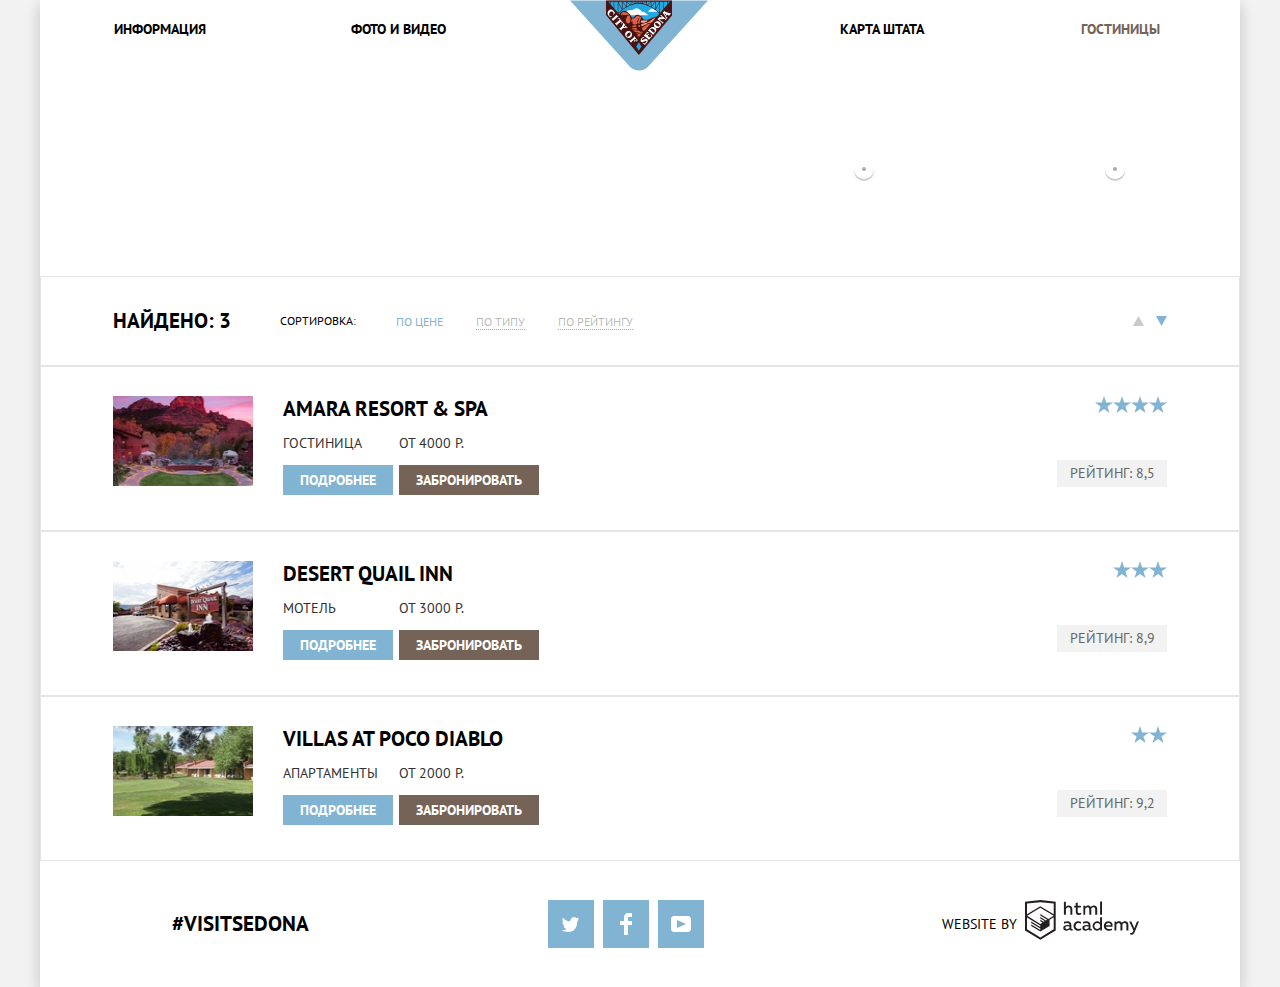
==== commit 21b3297c: "Correct icons and replace text-underlane" ====
--- a/catalog.html
+++ b/catalog.html
@@ -106,12 +106,12 @@
                         </g>
                     </svg>
                 </button>
-                <button class="sort__button sort__button--down" type="button">
+                <button class="sort__button sort__button--down sort__button--active" type="button">
                     <svg width="11px" height="10px" viewBox="0 0 11 10" version="1.1" xmlns="http://www.w3.org/2000/svg" xmlns:xlink="http://www.w3.org/1999/xlink">
                         <title>Вниз</title>
                         <g stroke="none" stroke-width="1" fill="none" fill-rule="evenodd">
                             <g fill-rule="nonzero">
-                                <polyline fill="#81B3D2" points="5.5 10 0 0 11 0"></polyline>
+                                <polyline fill="#CACACA" points="5.5 10 0 0 11 0"></polyline>
                             </g>
                         </g>
                     </svg>
@@ -141,10 +141,10 @@
 
                     <div class="hotels__rating">
                         <div class="hotels__stars">
-                            <span class="hotels__star"></span>
-                            <span class="hotels__star"></span>
-                            <span class="hotels__star"></span>
-                            <span class="hotels__star"></span>
+                            <img src="./img/star.svg" width="18" height="17" alt="4 звезды из 5">
+                            <img src="./img/star.svg" width="18" height="17" alt="">
+                            <img src="./img/star.svg" width="18" height="17" alt="">
+                            <img src="./img/star.svg" width="18" height="17" alt="">
                         </div>
                         <p class="hotels__rating-current">Рейтинг: 8,5</p>
                     </div>
@@ -169,9 +169,9 @@
                     <!-- блок с рейтингом -->
                     <div class="hotels__rating">
                         <div class="hotels__stars">
-                            <span class="hotels__star"></span>
-                            <span class="hotels__star"></span>
-                            <span class="hotels__star"></span>
+                            <img src="./img/star.svg" width="18" height="17" alt="3 звезды из 5">
+                            <img src="./img/star.svg" width="18" height="17" alt="">
+                            <img src="./img/star.svg" width="18" height="17" alt="">
                         </div>
                         <p class="hotels__rating-current">Рейтинг: 8,9</p>
                     </div>
@@ -196,8 +196,8 @@
                     <!-- блок с рейтингом -->
                     <div class="hotels__rating">
                         <div class="hotels__stars">
-                            <span class="hotels__star"></span>
-                            <span class="hotels__star"></span>
+                            <img src="./img/star.svg" width="18" height="17" alt="2 звезды из 5">
+                            <img src="./img/star.svg" width="18" height="17" alt="">
                         </div>
                         <p class="hotels__rating-current">Рейтинг: 9,2</p>
                     </div>
@@ -272,7 +272,24 @@
             </ul>
             <div class="footer__copyright copyright">
                 <p class="copyright__title">WEBSITE BY</p>
-                <a class="copyright__link" href="https://htmlacademy.ru/intensive/htmlcss"><img class="copyright__image" src="img/logo-htmlacademy.png" width="115" height="41" alt="Логотип HTML Academy"></a>
+                <a class="copyright__link" href="https://htmlacademy.ru/intensive/htmlcss">
+                    <svg width="114px" height="40px" viewBox="0 0 114 40" version="1.1" xmlns="http://www.w3.org/2000/svg" xmlns:xlink="http://www.w3.org/1999/xlink">
+    
+                        <title>logo-htmlacademy</title>
+                        <desc>Created with Sketch.</desc>
+                        <g id="Pages" stroke="none" stroke-width="1" fill="none" fill-rule="evenodd">
+                            <g id="Hotels" transform="translate(-1024.000000, -852.000000)" fill="#231F20">
+                                <g id="footer" transform="translate(40.000000, 813.000000)">
+                                    <g id="logo-htmlacademy" transform="translate(984.000000, 38.000000)">
+                                        <g id="Shape">
+                                            <path d="M47.0655963,30.0594737 C47.2630068,30.0514668 47.4583394,30.0151472 47.6458716,29.9515789 L47.6458716,31.3865789 C47.2482111,31.5403817 46.8260491,31.6172143 46.4009174,31.6131579 C45.6481775,31.6769003 44.9394456,31.2428956 44.6389908,30.5342105 C43.7036246,31.3099837 42.5302436,31.72271 41.3261468,31.6994737 C39.7330275,31.6994737 38.2559633,30.8039474 38.2559633,28.9481579 C38.2559633,26.65 40.366055,25.9378947 42.1701835,25.9378947 C42.9401581,25.9504704 43.7070337,26.0408217 44.459633,26.2076316 L44.459633,25.8839474 C44.459633,24.805 43.6577982,23.9742105 42.1490826,23.9742105 C41.0585215,23.9764145 39.9804413,24.2116153 38.983945,24.6647368 L38.983945,22.8305263 C40.0678146,22.4509488 41.2039562,22.2506246 42.3495413,22.2371053 C44.8394495,22.2371053 46.3692661,23.4455263 46.3692661,26.1752632 L46.3692661,29.4121053 C46.3546084,29.5667697 46.4009718,29.721014 46.4980508,29.8405532 C46.5951298,29.9600924 46.7348802,30.035021 46.8862385,30.0486842 L47.0655963,30.0486842 L47.0655963,30.0594737 Z M40.2711009,28.8402632 C40.2979829,29.2290018 40.4760704,29.5905124 40.7655451,29.8439649 C41.0550198,30.0974175 41.4317374,30.2216723 41.8114679,30.1889474 L41.9275229,30.1889474 C42.8818937,30.1906264 43.7973384,29.8021685 44.4701835,29.11 L44.4701835,27.5778947 C43.8419811,27.4413845 43.2026282,27.3655249 42.5605505,27.3513158 C41.5055046,27.3513158 40.2816514,27.7073684 40.2816514,28.8402632 L40.2816514,28.8402632 L40.2711009,28.8402632 Z M53.3114679,22.2478947 C54.2595543,22.2246358 55.1962393,22.4631803 56.0229358,22.9384211 L56.0229358,24.7942105 C55.3066037,24.2989246 54.4610163,24.0357417 53.5963303,24.0389474 C52.5199374,23.9724773 51.496296,24.5219892 50.9384549,25.46575 C50.3806138,26.4095108 50.3806138,27.591805 50.9384549,28.5355658 C51.496296,29.4793266 52.5199374,30.0288385 53.5963303,29.9623684 C54.4944641,29.9591382 55.3769198,29.7214566 56.1600917,29.2718421 L56.1600917,31.1168421 C55.2476604,31.5451608 54.2518662,31.7554729 53.2481651,31.7318421 C50.8050121,31.8920586 48.695731,30.0004036 48.5321101,27.5023684 C48.5321101,27.3513158 48.5321101,27.2038596 48.5321101,27.06 C48.4922947,25.8236341 48.9347044,24.6217922 49.7618902,23.7192021 C50.5890761,22.8166119 51.7331835,22.2873136 52.9422018,22.2478947 L53.3431193,22.2478947 L53.3114679,22.2478947 Z M66.1513761,30.0594737 C66.3487866,30.0514668 66.5441192,30.0151472 66.7316514,29.9515789 L66.7316514,31.3865789 C66.3339909,31.5403817 65.9118289,31.6172143 65.4866972,31.6131579 C64.7339573,31.6769003 64.0252255,31.2428956 63.7247706,30.5342105 C62.7894044,31.3099837 61.6160234,31.72271 60.4119266,31.6994737 C58.8188073,31.6994737 57.3417431,30.8039474 57.3417431,28.9481579 C57.3417431,26.65 59.4518349,25.9378947 61.2559633,25.9378947 C62.025938,25.9504704 62.7928135,26.0408217 63.5454128,26.2076316 L63.5454128,25.8839474 C63.5454128,24.805 62.743578,23.9742105 61.2348624,23.9742105 C60.1443013,23.9764145 59.0662211,24.2116153 58.0697248,24.6647368 L58.0697248,22.8305263 C59.1535945,22.4509488 60.2897361,22.2506246 61.4353211,22.2371053 C63.9252294,22.2371053 65.4550459,23.4455263 65.4550459,26.1752632 L65.4550459,29.4121053 C65.4403882,29.5667697 65.4867516,29.721014 65.5838306,29.8405532 C65.6809097,29.9600924 65.82066,30.035021 65.9720183,30.0486842 L66.1513761,30.0486842 L66.1513761,30.0594737 Z M59.3568807,28.8402632 C59.3836546,29.2310454 59.5632206,29.5943261 59.8550417,29.848095 C60.1468629,30.1018639 60.5263371,30.2247268 60.9077982,30.1889474 L61.0238532,30.1889474 C61.978224,30.1906264 62.8936687,29.8021685 63.5665138,29.11 L63.5665138,27.5778947 C62.9383113,27.4413845 62.2989584,27.3655249 61.6568807,27.3513158 C60.5385321,27.3513158 59.3779817,27.7073684 59.3779817,28.8402632 L59.3779817,28.8402632 L59.3568807,28.8402632 Z M77.0183486,18.3205263 L77.0183486,31.4836842 L75.2775229,31.4836842 L75.2775229,30.0594737 C74.4827679,31.135283 73.2299812,31.7537779 71.9119266,31.7210526 C69.4750723,31.552751 67.5825241,29.4822103 67.5825241,26.9844737 C67.5825241,24.4867371 69.4750723,22.4161964 71.9119266,22.2478947 C73.1194886,22.2051973 74.2817775,22.7202659 75.0770642,23.6505263 L75.0770642,18.3205263 L77.0183486,18.3205263 Z M72.2389908,23.9526316 C70.6307782,23.9526316 69.3270642,25.2858805 69.3270642,26.9305263 C69.3270642,28.5751722 70.6307782,29.9084211 72.2389908,29.9084211 C73.4673261,29.929616 74.5855937,29.1871285 75.0665138,28.0310526 L75.0665138,25.8731579 C74.5742086,24.738236 73.4741663,24.006587 72.2600917,24.0065789 L72.2389908,23.9526316 Z M83.3486239,22.2478947 C86.8408257,22.2478947 88.0541284,25.1394737 87.4844037,27.7397368 L80.9220183,27.7397368 C81.143578,29.3581579 82.683945,30.0163158 84.2876147,30.0163158 C85.2509024,30.0196119 86.2026665,29.8020883 87.0729358,29.3797368 L87.0729358,31.1060526 C86.0736034,31.5420784 84.9938669,31.7518759 83.9077982,31.7210526 C81.2385321,31.7210526 78.8963303,30.1889474 78.8963303,26.9521053 C78.8361831,25.7502312 79.2482377,24.5736221 80.0408163,23.6840609 C80.833395,22.7944997 81.9407526,22.2657764 83.1165138,22.2155263 L83.3486239,22.2155263 L83.3486239,22.2478947 Z M83.443578,23.9094737 C82.1215985,23.8103984 80.9703676,24.8236582 80.8692661,26.1752632 L80.8692661,26.24 L85.7752294,26.24 C85.8275189,25.6050928 85.6027649,24.979009 85.1611924,24.529514 C84.71962,24.080019 84.1063741,23.8530676 83.4857798,23.9094737 L83.443578,23.9094737 Z M89.4889908,31.4621053 L89.4889908,22.4960526 L91.2298165,22.4960526 L91.2298165,23.575 C91.9776543,22.7196618 93.0410172,22.2228758 94.162844,22.2047368 C95.2951298,22.132746 96.3712153,22.7163253 96.9481651,23.7152632 C97.7407354,22.8334891 98.8477083,22.3160913 100.018349,22.2802632 C100.951668,22.2327078 101.85935,22.6010522 102.506842,23.290113 C103.154334,23.9791738 103.478107,24.9213437 103.394495,25.8731579 L103.394495,31.4836842 L101.389908,31.4836842 L101.389908,25.9271053 C101.437106,25.4733447 101.305582,25.0190516 101.024428,24.6647091 C100.743274,24.3103667 100.335659,24.0851765 99.8917431,24.0389474 L99.6174312,24.0389474 C98.7512148,24.0941188 97.9525447,24.5360392 97.4334862,25.2473684 L97.4334862,31.4836842 L95.4288991,31.4836842 L95.4288991,25.9271053 C95.4728317,25.4699759 95.3356717,25.0139226 95.0481287,24.6610541 C94.7605858,24.3081856 94.3466797,24.0879787 93.8990826,24.0497368 L93.6880734,24.0497368 C92.7466437,24.1344326 91.8914735,24.6449129 91.356422,25.4415789 L91.356422,31.5160526 L89.5311927,31.5160526 L89.4889908,31.4621053 Z M111.972018,22.4744737 L113.976606,22.4744737 L109.851376,32.6813158 C108.901835,35.0226316 107.64633,35.7671053 106.316972,35.7671053 C105.925689,35.7631641 105.536197,35.7124694 105.156422,35.6160526 L105.156422,33.9221053 C105.44728,34.0111568 105.749614,34.0548063 106.053211,34.0515789 C107.002752,34.0515789 107.720183,33.3610526 108.237156,32.0015789 L108.416514,31.5484211 L104.19633,22.4852632 L106.306422,22.4852632 L109.323853,29.2718421 L111.972018,22.4744737 Z M40.8619266,2.63263158 L40.8619266,7.76842105 C41.6131164,6.9863957 42.6386228,6.54359491 43.7105505,6.53842105 C44.6823179,6.47907521 45.6329468,6.84494758 46.325328,7.54478094 C47.0177092,8.24461431 47.3865701,9.21243369 47.3399083,10.2068421 L47.3399083,15.7634211 L45.3669725,15.7634211 L45.3669725,10.4657895 C45.4231266,9.94896946 45.2754097,9.43058817 44.9565578,9.0255257 C44.637706,8.62046322 44.1740523,8.36217272 43.6683486,8.30789474 L43.3518349,8.30789474 C42.3456285,8.36978394 41.4321252,8.92949754 40.9041284,9.80763158 L40.9041284,15.7634211 L38.8995413,15.7634211 L38.8995413,2.63263158 L40.9041284,2.63263158 L40.8619266,2.63263158 Z M52.6889908,3.54973684 L52.6889908,6.78657895 L55.8541284,6.78657895 L55.8541284,8.51289474 L52.6889908,8.51289474 L52.6889908,12.6236842 C52.6889908,13.8105263 53.2165138,14.1989474 54.3559633,14.1989474 C54.9672018,14.1990133 55.5726763,14.0781061 56.1389908,13.8428947 L56.1389908,15.5692105 C55.3874958,15.82589 54.5996148,15.9534943 53.8073394,15.9468421 C53.0028089,16.0504703 52.1954894,15.7774767 51.6099534,15.2038002 C51.0244173,14.6301237 50.7231328,13.816967 50.7899083,12.9905263 L50.7899083,8.49131579 L49.1440367,8.49131579 L49.1440367,6.73263158 L50.7266055,6.73263158 L50.7266055,4.01368421 L52.6889908,3.54973684 Z M58.3862385,15.7526316 L58.3862385,6.75421053 L60.1376147,6.75421053 L60.1376147,7.83315789 C60.8810976,6.9765474 61.9403361,6.47599113 63.0600917,6.45210526 C64.1623632,6.38098888 65.2145534,6.93141813 65.803211,7.88710526 C66.5957812,7.00533123 67.7027542,6.48793344 68.8733945,6.45210526 C69.8137484,6.41461361 70.7232916,6.79858793 71.3639535,7.50352387 C72.0046154,8.20845981 72.312617,9.16417976 72.2073394,10.1205263 L72.2073394,15.7418421 L70.2027523,15.7418421 L70.2027523,10.1852632 C70.2499498,9.73150256 70.1184259,9.27720946 69.8372717,8.92286702 C69.5561176,8.56852459 69.1485032,8.34333438 68.7045872,8.29710526 L68.4619266,8.29710526 C67.5957102,8.3522767 66.7970401,8.79419706 66.2779817,9.50552632 L66.2779817,15.7418421 L64.2733945,15.7418421 L64.2733945,10.1852632 C64.320592,9.73150256 64.1890681,9.27720946 63.9079139,8.92286702 C63.6267598,8.56852459 63.2191454,8.34333438 62.7752294,8.29710526 L62.5325688,8.29710526 C61.5911392,8.38180106 60.7359689,8.8922813 60.2009174,9.68894737 L60.2009174,15.7634211 L58.3862385,15.7634211 L58.3862385,15.7526316 Z M75.0876147,2.62184211 L77.0183486,2.62184211 L77.0183486,15.7310526 L75.0876147,15.7310526 L75.0876147,2.62184211 Z M15.5197248,1.05736842 L15.3509174,1.05736842 L0,2.71894737 L0,31.4944737 L15.3509174,40.8381579 L30.7018349,31.4944737 L30.7018349,2.71894737 L15.5197248,1.05736842 Z M28.7077982,30.2968421 L15.3509174,38.4321053 L2.00458716,30.3184211 L2.00458716,18.5147368 L15.2876147,26.6068421 L15.2876147,28.0310526 L6.18256881,22.5284211 L6.18256881,23.9418421 L15.340367,29.5631579 L15.340367,31.0628947 L6.19311927,25.4955263 L6.19311927,26.9521053 L15.3509174,32.5734211 L24.5825688,26.9197368 L24.5825688,20.8128947 L28.6972477,18.3205263 L28.6972477,30.3184211 L28.7077982,30.2968421 Z M28.7077982,16.7776316 L25.0362385,18.9355263 L23.3481651,20.0144737 L15.3087156,15.0836842 L15.3087156,16.4971053 L22.1559633,20.7265789 L22.1559633,20.7265789 L22.0082569,20.8236842 L20.953211,21.4063158 L15.2876147,17.9536842 L15.2876147,19.3994737 L19.7610092,22.1184211 L18.7059633,22.8413158 L15.3298165,20.7913158 L15.3298165,22.2047368 L17.5454128,23.5426316 L15.2981651,24.9021053 L2.11009174,16.8639474 L15.3087156,8.72868421 L28.7077982,16.7776316 Z M28.7077982,15.3534211 L15.2876147,7.27210526 L2.01513761,15.3534211 L2.01513761,4.56394737 L15.3614679,3.12894737 L28.7077982,4.56394737 L28.7077982,15.3534211 L28.7077982,15.3534211 Z" fill-rule="nonzero"></path>
+                                        </g>
+                                    </g>
+                                </g>
+                            </g>
+                        </g>
+                    </svg>
+                </a>
             </div>
         </footer>
     </div>
--- a/css/style.css
+++ b/css/style.css
@@ -575,7 +575,12 @@
     font-weight: 400;
     text-align: left;
     color: rgba(0, 0, 0, 0.3);
-    text-decoration: underline;
+    border-bottom: 1px dotted #81b3d2;
+}
+
+.sort__item--active .sort__link {
+    color: #81B3D2;
+    border: none;
 }
 
 .sort__link:hover {
@@ -584,12 +589,7 @@
 
 .sort__link:active {
     color: #000000;
-    text-decoration: none;
-}
-
-.sort__item--active .sort__link {
-    color: #81B3D2;
-    text-decoration: none;
+    border: none;
 }
 
 .hotels__title {
@@ -614,6 +614,9 @@
 }
 
 .hotels__rating-current {
+    width: 110px;
+    padding: 3px 0;
+    background-color: #f2f2f2;
     font-size: 14px;
     line-height: 21px;
     font-weight: 400;
@@ -880,9 +883,14 @@
     height: 10px;
     border: none;
     line-height: 0;
+    background-color: transparent;
 }
 
 .sort__button:active svg polyline {
+    fill: #81B3D2;
+}
+
+.sort__button--active svg polyline {
     fill: #81B3D2;
 }
 
@@ -940,11 +948,5 @@
 .hotels__stars {
     display: flex;
     justify-content: flex-end;
-}
-
-.hotels__star {
-    display: block;
-    width: 18px;
-    height: 17px;
-    background: url("../img/star.svg") 0 0 no-repeat;
+    margin-bottom: 47px;
 }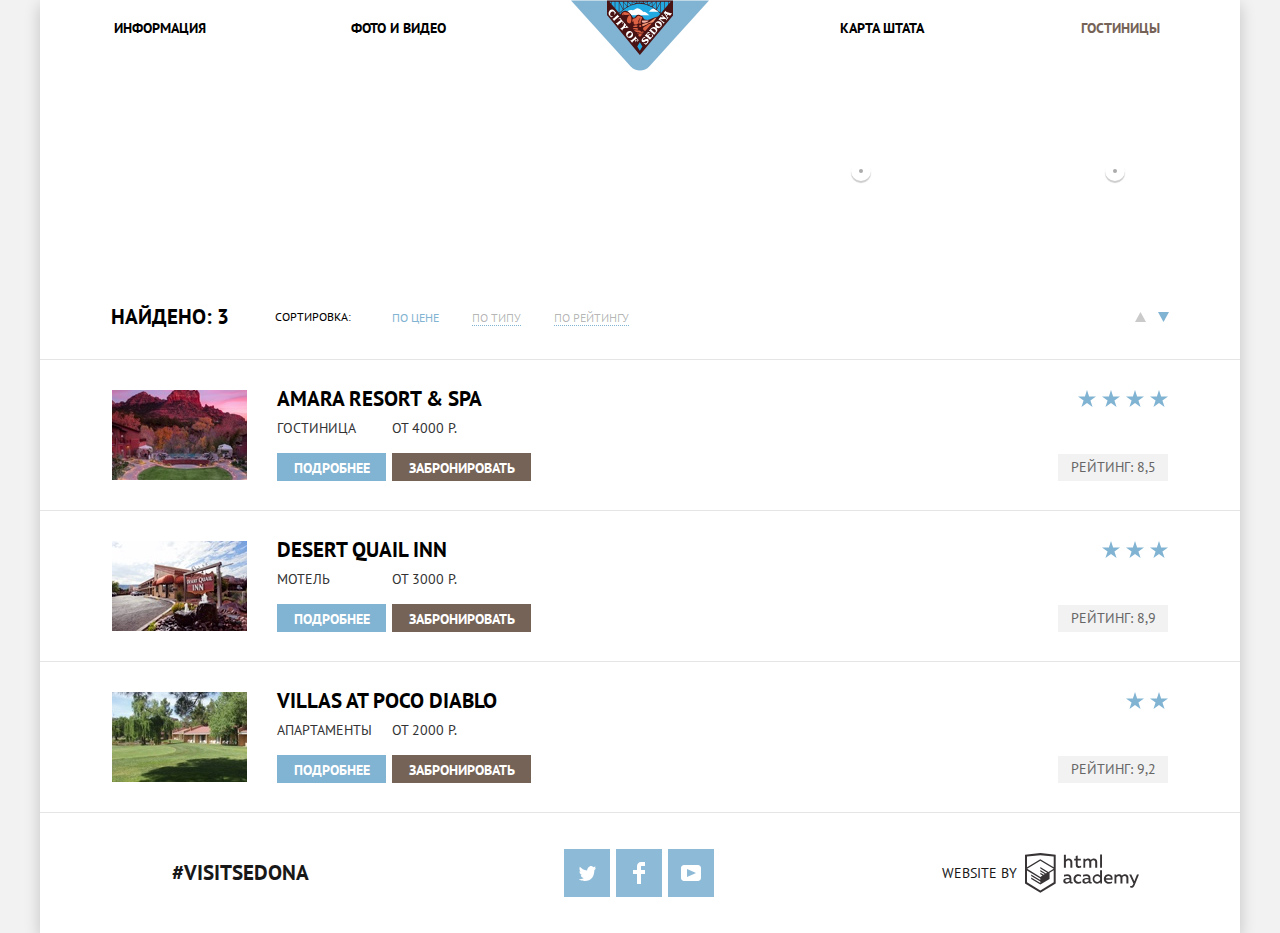
==== commit 03a13a0e: "Added pixelperfect for catalog.html" ====
--- a/catalog.html
+++ b/catalog.html
@@ -70,8 +70,8 @@
                         <legend class="searching-hotels__title">Стоимость в сутки (Р):</legend>
 
                         <div class="searching-hotels__price price">
-                            <label class="price__min">от<input type="text" name="min-price" value="0"></label>
-                            <label class="price__max">до<input type="text" name="max-price" value="3000"></label>
+                            <label class="price__min">от <input type="text" name="min-price" value="0"></label>
+                            <label class="price__max">до <input type="text" name="max-price" value="3000"></label>
                         </div>
 
                         <div class="searching-hotels__range range">
@@ -123,7 +123,7 @@
                 <h2 class="visually-hidden">Найденные отели</h2>
 
                 <article class="hotels__item">
-                    <img class="hotels__image" src="img/amara-resort.jpg" width="140" height="90" alt="Фото гостиницы Amara Resort & Spa">
+                    <img class="hotels__image" src="img/amara-resort.jpg" width="135" height="90" alt="Фото гостиницы Amara Resort & Spa">
                     <div class="hotels__column">
                         <h3 class="hotels__title"><a class="hotels__link">Amara Resort & Spa</a></h3>
 
@@ -152,7 +152,7 @@
 
                 <article class="hotels__item">
 
-                    <img class="hotels__image" src="img/desert-quail.jpg" width="140" height="90" alt="Фото мотеля Desert Quail Inn">
+                    <img class="hotels__image" src="img/desert-quail.jpg" width="135" height="90" alt="Фото мотеля Desert Quail Inn">
                     <div class="hotels__column">
                         <h3 class="hotels__title">Desert Quail Inn</h3>
                         <div class="hotels__row">
@@ -179,7 +179,7 @@
 
                 <article class="hotels__item">
 
-                    <img class="hotels__image" src="img/vilais-poco-diablo.jpg" width="140" height="90" alt="Фото апартаментов Villas at Poco Diablo">
+                    <img class="hotels__image" src="img/vilais-poco-diablo.jpg" width="135" height="90" alt="Фото апартаментов Villas at Poco Diablo">
                     <div class="hotels__column">
                         <h3 class="hotels__title">Villas at Poco Diablo</h3>
                         <div class="hotels__row">
--- a/css/style.css
+++ b/css/style.css
@@ -1,952 +1,970 @@
-body {
-    margin: 0;
-    padding: 0;
-    font-family: "PT Sans", Arial, Helvetica, sans-serif;
-    font-size: 14px;
-    line-height: 26px;
-    color: #000000;
-    text-transform: uppercase;
-}
-
-a {
-    text-decoration: none;
-}
-
-.page {
-    background-color: #f2f2f2;
-}
-
-.page__container {
-    margin: 0 auto;
-    background-color: #ffffff;
-    box-shadow: 0px 5px 15px 0 rgba(0, 1, 1, 0.2);
-    width: 1200px;
-}
-
-.visually-hidden {
-    position: absolute;
-    clip: rect(0 0 0 0);
-    width: 1px;
-    height: 1px;
-    margin: -1px;
-}
-
-.list {
-    list-style: none;
-}
-
-.button {
-    font: inherit;
-    text-align: center;
-    font-weight: bold;
-    color: #ffffff;
-    background-color: #81b3d2;
-    text-transform: uppercase;
-    border: none;
-}
-
-.button:hover {
-    background-color: #669EC0;
-}
-
-.button:active {
-    background-color: #5496BD;
-    color: rgba(255, 255, 255, 0.3);
-}
-
-.button--brown {
-    background-color: #766357;
-}
-
-.button--brown:hover {
-    background-color: #604E43;
-}
-
-.button--brown:active {
-    background-color: #503E33;
-    color: rgba(255, 255, 255, 0.3);
-}
-
-.header__list a:hover {
-    color: #81B3D2;
-}
-
-.header__list a:focus {
-    color: #000000;
-    opacity: 0.3;
-}
-
-.header__item--current .header__link {
-    color: #766357;
-}
-
-.header__link {
-    font-size: 14px;
-    line-height: 26px;
-    text-align: center;
-    font-weight: bold;
-    display: block;
-    width: 100%;
-    padding-top: 16px;
-    padding-bottom: 16px;
-    color: #000000;
-}
-
-.intro {
-    /* Это просто бэкграунд */
-    min-height: 509px;
-    background: url("../img/intro-mask.svg") 0 100% no-repeat, url("../img/intro-background.png") 0 0 no-repeat;
-}
-
-
-/* main */
-
-.benefits__title {
-    font-size: 21px;
-    line-height: 26px;
-    font-weight: bold;
-    text-align: center;
-}
-
-.benefits__desc {
-    font-weight: 400;
-    text-align: center;
-    color: #333333;
-}
-
-
-/* REASONS */
-
-.benefits-reason__title {
-    font-size: 21px;
-    line-height: 21px;
-    font-weight: bold;
-    text-align: center;
-    color: #ffffff;
-}
-
-.benefits-reason__subtitle,
-.benefits-reason__desc {
-    font-size: 14px;
-    line-height: 21px;
-    color: #ffffff;
-    font-weight: 400;
-    text-align: center;
-}
-
-.benefits-reason {
-    background-color: #81B3D2;
-}
-
-.benefits-reason__desc {
-    margin-bottom: 0;
-}
-
-.benefits-reason__background {
-    background-image: url("../img/reason-one-background.jpg");
-    background-position: 0 0;
-    background-repeat: no-repeat;
-}
-
-.advice {
-    margin: 0;
-    padding: 0;
-}
-
-.advice__item {
-    width: 400px;
-    min-height: 330px;
-}
-
-.advice__item--first {
-    background-image: url("../img/icon-home.svg");
-    background-repeat: no-repeat;
-    background-position: 162px 60px;
-    ;
-}
-
-.advice__item--second {
-    background-image: url("../img/icon-burger.svg");
-    background-repeat: no-repeat;
-    background-position: 162px 60px;
-}
-
-.advice__item--third {
-    background-image: url("../img/icon-gift.svg");
-    background-repeat: no-repeat;
-    background-position: 162px 60px;
-}
-
-.advice__title {
-    margin: 0;
-    margin-bottom: 27px;
-    padding-top: 161px;
-    font-size: 21px;
-    line-height: 21px;
-    text-align: center;
-    font-weight: bold;
-}
-
-.advice__text {
-    margin: 0;
-    font-size: 14px;
-    line-height: 21px;
-    font-weight: 400;
-    text-align: center;
-    color: #333333;
-}
-
-.searching__title {
-    font-size: 30px;
-    line-height: 36px;
-    font-weight: bold;
-    text-align: center;
-}
-
-.searching__desc {
-    font-weight: 400;
-    line-height: 24px;
-    color: #333333;
-    text-align: center;
-}
-
-.searching__button {
-    font-size: 21px;
-    line-height: 26px;
-    text-align: center;
-    padding: 33px 140px;
-}
-
-.footer__tag {
-    margin: 0;
-    padding-top: 50px;
-    padding-bottom: 50px;
-    font-size: 21px;
-    text-align: center;
-    font-weight: bold;
-}
-
-.footer__item {
-    width: 46px;
-    height: 48px;
-}
-
-.footer__link {
-    display: flex;
-    align-items: center;
-    justify-content: center;
-    width: 100%;
-    height: 100%;
-    background-position: center;
-    background-repeat: no-repeat;
-    background-color: #81b3d2;
-}
-
-.footer__link:hover {
-    background-color: #669ec0;
-}
-
-.footer__link:active {
-    background-color: #5496bd;
-    opacity: 0.3;
-}
-
-.footer__link:active svg {
-    opacity: 0.3;
-}
-
-.copyright__title {
-    margin-right: 8px;
-    text-align: center;
-    font-weight: 400;
-}
-
-.copyright__link:hover svg path {
-    fill: #81b3d2;
-}
-
-.copyright__link:active svg path {
-    fill: #bdbbbc;
-}
-
-.searching-form {
-    box-sizing: border-box;
-    width: 568px;
-    background-color: #ffffff;
-    box-shadow: 0px 7px 15px 0 rgba(0, 1, 1, 0.15);
-    padding: 55px;
-}
-
-.searching-form__row {
-    display: flex;
-    justify-content: space-between;
-    align-items: center;
-    margin-bottom: 30px;
-}
-
-.searching-form__label {
-    width: 112px;
-    text-align: left;
-    font-weight: bold;
-}
-
-.searching-form__label--short {
-    width: 80px;
-}
-
-.searching-form__button {
-    width: 100%;
-    font-size: 21px;
-    line-height: 26px;
-    text-align: center;
-    font-weight: bold;
-    padding: 15px 0;
-}
-
-.searching-form__button:hover {
-    background-color: #669EC0;
-}
-
-.searching-form__button:active {
-    background-color: #5496BD;
-    color: rgba(255, 255, 255, 0.3)
-}
-
-.searching-form__input {
-    box-sizing: border-box;
-    padding: 8px 0 8px 13px;
-    box-shadow: none;
-    border: none;
-    width: 346px;
-    font-family: "PT Sans", Arial, Helvetica, sans-serif;
-    font-size: 14px;
-    line-height: 26px;
-    font-weight: bold;
-    background-color: #f2f2f2;
-}
-
-.searching-form__input:hover {
-    background-color: #ebebeb;
-}
-
-.searching-form__input:focus {
-    background-color: #ffffff;
-    padding: 6px 0 6px 13px;
-    border: 2px solid #e5e5e5;
-    outline: none;
-}
-
-.searching-form__input::placeholder {
-    font-family: "PT Sans", Arial, Helvetica, sans-serif;
-    font-size: 14px;
-    line-height: 26px;
-    font-weight: bold;
-    color: #000000;
-}
-
-.searching-form__input:focus::placeholder {
-    /* padding-left: 11px; */
-}
-
-.searching-form__wrapper {
-    display: flex;
-    align-items: center;
-    justify-content: space-between;
-}
-
-.count__button {
-    text-indent: -3000px;
-    padding: 0;
-    position: relative;
-    width: 38px;
-    height: 38px;
-    border: none;
-}
-
-.count__button:hover::before,
-.count__button:hover::after {
-    background-color: #000000;
-}
-
-.count__button:active::before,
-.count__button:active::after {
-    background-color: #81b3d2;
-}
-
-.count__button::before {
-    display: block;
-    content: "";
-    position: absolute;
-    top: 50%;
-    left: 50%;
-    transform: translate(-50%, -50%);
-    width: 12px;
-    height: 3px;
-    background-color: #a9a9a9;
-}
-
-.count__button--plus::after {
-    display: block;
-    content: "";
-    position: absolute;
-    top: 50%;
-    left: 50%;
-    transform: translate(-50%, -50%);
-    width: 3px;
-    height: 12px;
-    background-color: #a9a9a9;
-}
-
-.count__input {
-    line-height: 26px;
-    text-align: center;
-    width: 38px;
-    padding: 6px 0;
-    border: none;
-}
-
-input[type=number]::-webkit-inner-spin-button,
-input[type=number]::-webkit-outer-spin-button {
-    -webkit-appearance: none;
-    margin: 0;
-}
-
-.count__button,
-.count__input {
-    background-color: #f2f2f2;
-}
-
-
-/*  */
-
-
-/* Catalog */
-
-.searching-hotels__title {
-    font-size: 16px;
-    line-height: 21px;
-    font-weight: bold;
-    text-align: left;
-    color: #ffffff;
-}
-
-.searching-hotels {
-    background-image: url("../img/filter-background.jpg");
-    background-repeat: no-repeat;
-    background-position: 0 0;
-}
-
-.searching-hotels__price label {
-    display: inline-block;
-    vertical-align: top;
-    font-size: 14px;
-    line-height: 21px;
-    text-align: left;
-    font-weight: 400;
-    color: #ffffff;
-}
-
-.searching-hotels__price .price__min,
-.searching-hotels__price .price__max {
-    width: 90px;
-    padding-left: 65px;
-}
-
-.searching-hotels__price {
-    position: relative;
-    height: 36px;
-    font-size: 0;
-    margin-bottom: 20px;
-    border: 2px solid #ffffff;
-    border-radius: 2px;
-}
-
-.searching-hotels__price::after {
-    content: "";
-    position: absolute;
-    top: 50%;
-    left: 50%;
-    width: 2px;
-    height: 22px;
-    background: #ffffff;
-    transform: translate(-50%, -50%);
-}
-
-.searching-hotels__price input {
-    width: 50px;
-    margin: 0;
-    font-size: 14px;
-    line-height: 21px;
-    text-align: center;
-    font-weight: 400;
-    color: #ffffff;
-    background: none;
-    border: none;
-}
-
-.searching-hotels__range {
-    position: relative;
-    margin-bottom: 32px;
-}
-
-.range__scale {
-    height: 2px;
-    background: rgba(255, 255, 255, 0.3);
-}
-
-.range__bar {
-    width: 80%;
-    height: 2px;
-    background: #ffffff;
-}
-
-.range__toggle {
-    position: absolute;
-    top: -9px;
-    width: 4px;
-    height: 4px;
-    background: #ababab;
-    border: 8px solid #ffffff;
-    border-radius: 50%;
-    box-shadow: 0 2px 1px 0 rgba(0, 1, 1, 0.2);
-}
-
-.range__toggle:hover {
-    background: #1c4f80;
-}
-
-.range__togle--min {
-    left: 0;
-}
-
-.range__togle--max {
-    left: 80%;
-}
-
-.searching-hotels__button {
-    display: block;
-    margin: 0 auto;
-    padding: 6px 35px;
-    font-size: 14px;
-    line-height: 20px;
-    color: #ffffff;
-    text-transform: uppercase;
-    background: transparent;
-    border: 2px solid #ffffff;
-    border-radius: 2px;
-}
-
-.searching-hotels__button:hover {
-    color: #000000;
-    background: #ffffff;
-}
-
-.sort {
-    padding: 31px 72px;
-}
-
-.sort__list {
-    display: flex;
-    justify-content: space-between;
-    margin: 0;
-}
-
-.sort__title {
-    margin: 0;
-    font-size: 21px;
-    line-height: 26px;
-    font-weight: bold;
-    color: #000000;
-    text-align: left;
-}
-
-.sort__text {
-    margin: 0;
-    font-size: 12px;
-    line-height: 18px;
-    font-weight: 400;
-    text-align: left;
-    color: #000000;
-}
-
-.sort__link {
-    font-size: 12px;
-    line-height: 18px;
-    font-weight: 400;
-    text-align: left;
-    color: rgba(0, 0, 0, 0.3);
-    border-bottom: 1px dotted #81b3d2;
-}
-
-.sort__item--active .sort__link {
-    color: #81B3D2;
-    border: none;
-}
-
-.sort__link:hover {
-    color: #81B3D2;
-}
-
-.sort__link:active {
-    color: #000000;
-    border: none;
-}
-
-.hotels__title {
-    font-size: 21px;
-    line-height: 26px;
-    font-weight: bold;
-    text-align: left;
-    color: #000000;
-}
-
-.hotels__text {
-    font-size: 14px;
-    line-height: 21px;
-    font-weight: 400;
-    text-align: left;
-    color: #333333;
-}
-
-.hotels__button {
-    padding: 6px 17px;
-    margin-right: 6px;
-}
-
-.hotels__rating-current {
-    width: 110px;
-    padding: 3px 0;
-    background-color: #f2f2f2;
-    font-size: 14px;
-    line-height: 21px;
-    font-weight: 400;
-    text-align: center;
-    color: #666666;
-}
-
-
-/*  */
-
-
-/* Styles for flexbox */
-
-.header__nav {
-    position: relative;
-}
-
-.header__list {
-    padding: 0;
-    margin: 0;
-    display: flex;
-    align-items: center;
-    justify-content: space-between;
-}
-
-.header__item {
-    display: block;
-    box-sizing: border-box;
-    width: 239px;
-}
-
-.header__item:nth-child(3) {
-    margin-left: auto;
-}
-
-.header__logo {
-    position: absolute;
-    left: 530px;
-    top: 0;
-}
-
-.intro {
-    box-sizing: border-box;
-    padding-top: 76px;
-}
-
-.intro__image {
-    padding-left: 370px;
-}
-
-.benefits__title {
-    margin: 0;
-    padding-top: 60px;
-}
-
-.benefits__desc {
-    padding-top: 30px;
-    padding-bottom: 50px;
-    margin: 0;
-}
-
-.benefits-reason__title {
-    margin: 0;
-}
-
-.benefits-reason__inner {
-    width: 280px;
-    padding: 46px 60px 60px 60px;
-    background-color: #81b3d2;
-}
-
-.benefits-reason {
-    display: flex;
-    align-items: center;
-}
-
-.benefits-reason--first {
-    background-image: url("../img/reason-one-background.jpg");
-    background-position: 400px 0;
-    background-repeat: no-repeat;
-    min-height: 256px;
-    width: 1200px;
-}
-
-.advice {
-    display: flex;
-    justify-content: space-between;
-}
-
-.benefits-reason--second {
-    background-image: url("../img/reason-two-background.jpg");
-    background-position: 0 0;
-    background-repeat: no-repeat;
-    min-height: 256px;
-    width: 1200px;
-}
-
-.benefits-reason--second .benefits-reason__inner {
-    margin-left: auto;
-}
-
-.benefits-reasons {
-    margin: 0;
-    padding: 0;
-    display: flex;
-    justify-content: space-between;
-}
-
-.benefits-reasons__item {
-    box-sizing: border-box;
-    margin: 0;
-    padding: 0;
-    width: 400px;
-    min-height: 256px;
-    text-align: center;
-    background-color: #eeeeee;
-}
-
-.benefits-reasons__item:nth-child(1) {
-    padding: 50px 97px 63px 95px;
-}
-
-.benefits-reasons__item:nth-child(2) {
-    padding: 50px 69px 64px 69px;
-}
-
-.benefits-reasons__item:nth-child(3) {
-    padding: 50px 77px 64px 77px;
-}
-
-.benefits-reasons__title {
-    margin: 0;
-    font-size: 21px;
-    line-height: 21px;
-    color: #000000;
-    font-weight: bold;
-}
-
-.benefits-reasons__subtitle {
-    font-size: 14px;
-    line-height: 21px;
-    color: #333333;
-    font-weight: 400;
-}
-
-.searching {
-    text-align: center;
-    padding-top: 54px;
-}
-
-.searching .benefits__wrapper {
-    margin-bottom: 47px;
-}
-
-.searching__title {
-    margin: 0;
-}
-
-.searching__button {
-    text-align: center;
-}
-
-.map {
-    height: 593px;
-}
-
-.footer {
-    display: flex;
-    justify-content: space-between;
-}
-
-.footer__tag {
-    padding-left: 132px;
-}
-
-.footer__list {
-    padding: 0;
-    margin: 0 auto;
-    width: 156px;
-    display: flex;
-    justify-content: space-between;
-    align-items: center;
-}
-
-.footer__copyright {
-    display: flex;
-    align-items: center;
-    padding-right: 101px;
-}
-
-
-/* Catalog */
-
-.searching-hotels {
-    display: flex;
-}
-
-.searching-hotels__section {
-    position: relative;
-    margin: 0;
-    border: none;
-    padding: 31px 72px;
-    padding-top: 50px;
-}
-
-.searching-hotels__item {
-    margin-bottom: 15px;
-}
-
-.searching-hotels__section:last-child {
-    margin-left: auto;
-}
-
-.searching-hotels__input:checked+.searching-hotels__label::after {
-    background-image: url("../img/checkbox-on.svg");
-}
-
-.searching-hotels__label::after {
-    content: "";
-    position: absolute;
-    top: -3px;
-    left: -38px;
-    width: 23px;
-    height: 23px;
-    background-image: url("../img/checkbox-off.svg");
-    background-repeat: no-repeat;
-    background-position: 0 0;
-}
-
-.searching-hotels {
-    min-height: 217px;
-}
-
-.searching-hotels__label {
-    font-size: 14px;
-    line-height: 21px;
-    font-weight: 400;
-    color: #ffffff;
-    position: relative;
-}
-
-.searching-hotels__title {
-    position: absolute;
-    margin: 0;
-    top: 20px;
-    left: 72px;
-}
-
-.sort {
-    display: flex;
-    justify-content: space-between;
-    align-items: center;
-    border: 1px solid #e5e5e5;
-}
-
-.sort__item {
-    margin-right: 33px;
-}
-
-.sort__button {
-    display: block;
-    padding: 0;
-    width: 11px;
-    height: 10px;
-    border: none;
-    line-height: 0;
-    background-color: transparent;
-}
-
-.sort__button:active svg polyline {
-    fill: #81B3D2;
-}
-
-.sort__button--active svg polyline {
-    fill: #81B3D2;
-}
-
-.sort__button:hover svg polyline {
-    fill: #000000;
-}
-
-.sort__button--up {
-    margin-left: auto;
-    margin-right: 12px;
-}
-
-.sort__text {
-    padding-left: 49px;
-    align-self: center;
-}
-
-.hotels__item {
-    box-sizing: border-box;
-    padding: 29px 72px;
-    display: flex;
-    border: 1px solid #e5e5e5;
-}
-
-.hotels__row {
-    display: flex;
-}
-
-.hotels__rating {
-    margin-left: auto;
-}
-
-.hotels__title {
-    margin-top: 0;
-    margin-bottom: 11px;
-}
-
-.hotels__link:hover {
-    color: #81b3d2;
-}
-
-.hotels__link:active {
-    color: rgba(0, 0, 0, 0.3);
-}
-
-.hotels__text {
-    margin-top: 0;
-    margin-bottom: 13px;
-}
-
-.hotels__image {
-    margin-right: 30px;
-}
-
-.hotels__stars {
-    display: flex;
-    justify-content: flex-end;
-    margin-bottom: 47px;
-}+                    body {
+                        margin: 0;
+                        padding: 0;
+                        font-family: "PT Sans", Arial, Helvetica, sans-serif;
+                        font-size: 14px;
+                        line-height: 26px;
+                        color: #000000;
+                        text-transform: uppercase;
+                    }
+                    
+                    a {
+                        text-decoration: none;
+                    }
+                    
+                    p {
+                        margin: 0;
+                    }
+                    
+                    .page {
+                        background-color: #f2f2f2;
+                    }
+                    
+                    .page__container {
+                        position: relative;
+                        margin: 0 auto;
+                        background-color: #ffffff;
+                        box-shadow: 0px 5px 15px 0 rgba(0, 1, 1, 0.2);
+                        width: 1200px;
+                    }
+                    
+                    .visually-hidden {
+                        position: absolute;
+                        clip: rect(0 0 0 0);
+                        width: 1px;
+                        height: 1px;
+                        margin: -1px;
+                    }
+                    
+                    .list {
+                        margin: 0;
+                        padding: 0;
+                        list-style: none;
+                    }
+                    
+                    .button {
+                        font: inherit;
+                        text-align: center;
+                        font-weight: bold;
+                        color: #ffffff;
+                        background-color: #81b3d2;
+                        text-transform: uppercase;
+                        border: none;
+                    }
+                    
+                    .button:hover {
+                        background-color: #669EC0;
+                    }
+                    
+                    .button:active {
+                        background-color: #5496BD;
+                        color: rgba(255, 255, 255, 0.3);
+                    }
+                    
+                    .button--brown {
+                        background-color: #766357;
+                    }
+                    
+                    .button--brown:hover {
+                        background-color: #604E43;
+                    }
+                    
+                    .button--brown:active {
+                        background-color: #503E33;
+                        color: rgba(255, 255, 255, 0.3);
+                    }
+                    
+                    .header__list a:hover {
+                        color: #81B3D2;
+                    }
+                    
+                    .header__list a:focus {
+                        color: #000000;
+                        opacity: 0.3;
+                    }
+                    
+                    .header__item--current .header__link {
+                        color: #766357;
+                    }
+                    
+                    .header__link {
+                        font-size: 14px;
+                        line-height: 26px;
+                        text-align: center;
+                        font-weight: bold;
+                        display: block;
+                        width: 100%;
+                        padding-top: 15px;
+                        padding-bottom: 15px;
+                        color: #000000;
+                    }
+                    
+                    .intro {
+                        /* Это просто бэкграунд */
+                        min-height: 508px;
+                        background: url("../img/intro-mask.svg") 0 100% no-repeat, url("../img/intro-background.png") 0 -56px no-repeat;
+                    }
+                    /* main */
+                    
+                    .benefits__title {
+                        font-size: 21px;
+                        line-height: 26px;
+                        font-weight: bold;
+                        text-align: center;
+                    }
+                    
+                    .benefits__desc {
+                        font-weight: 400;
+                        text-align: center;
+                        color: #333333;
+                    }
+                    /* REASONS */
+                    
+                    .benefits-reason__title {
+                        font-size: 21px;
+                        line-height: 21px;
+                        font-weight: bold;
+                        text-align: center;
+                        color: #ffffff;
+                    }
+                    
+                    .benefits-reason__subtitle {
+                        margin-bottom: 21px;
+                        font-size: 14px;
+                        line-height: 21px;
+                        color: #ffffff;
+                        font-weight: 400;
+                        text-align: center;
+                    }
+                    
+                    .benefits-reason__desc {
+                        font-size: 14px;
+                        line-height: 21px;
+                        color: #ffffff;
+                        font-weight: 400;
+                        text-align: center;
+                    }
+                    
+                    .benefits-reason {
+                        background-color: #81B3D2;
+                    }
+                    
+                    .benefits-reason__desc {
+                        margin: 0;
+                    }
+                    
+                    .benefits-reason__background {
+                        background-image: url("../img/reason-one-background.jpg");
+                        background-position: 0 0;
+                        background-repeat: no-repeat;
+                    }
+                    
+                    .advice {
+                        margin: 0;
+                        padding: 0;
+                    }
+                    
+                    .advice__item {
+                        width: 400px;
+                        min-height: 330px;
+                    }
+                    
+                    .advice__item--first {
+                        background-image: url("../img/icon-home.svg");
+                        background-repeat: no-repeat;
+                        background-position: 162px 60px;
+                        ;
+                    }
+                    
+                    .advice__item--second {
+                        background-image: url("../img/icon-burger.svg");
+                        background-repeat: no-repeat;
+                        background-position: 162px 60px;
+                    }
+                    
+                    .advice__item--third {
+                        background-image: url("../img/icon-gift.svg");
+                        background-repeat: no-repeat;
+                        background-position: 168px 56px;
+                    }
+                    
+                    .advice__title {
+                        margin: 0;
+                        margin-bottom: 23px;
+                        padding-top: 162px;
+                        font-size: 21px;
+                        line-height: 21px;
+                        text-align: center;
+                        font-weight: bold;
+                    }
+                    
+                    .advice__text {
+                        margin: 0;
+                        font-size: 14px;
+                        line-height: 21px;
+                        font-weight: 400;
+                        text-align: center;
+                        color: #333333;
+                    }
+                    
+                    .searching__title {
+                        font-size: 30px;
+                        line-height: 36px;
+                        font-weight: bold;
+                        text-align: center;
+                    }
+                    
+                    .searching__desc {
+                        margin: 0;
+                        font-weight: 400;
+                        line-height: 24px;
+                        color: #333333;
+                        text-align: center;
+                    }
+                    
+                    .searching__button {
+                        font-size: 21px;
+                        line-height: 26px;
+                        text-align: center;
+                        padding: 31px 140px 29px;
+                    }
+                    
+                    .footer__tag {
+                        margin: 0;
+                        font-size: 21px;
+                        text-align: center;
+                        font-weight: bold;
+                    }
+                    
+                    .footer__item {
+                        margin-right: 6px;
+                        width: 46px;
+                        height: 48px;
+                    }
+                    
+                    .footer__item:last-child {
+                        margin-right: 0;
+                    }
+                    
+                    .footer__link {
+                        display: flex;
+                        align-items: center;
+                        justify-content: center;
+                        width: 100%;
+                        height: 100%;
+                        background-position: center;
+                        background-repeat: no-repeat;
+                        background-color: #81b3d2;
+                    }
+                    
+                    .footer__link:hover {
+                        background-color: #669ec0;
+                    }
+                    
+                    .footer__link:active {
+                        background-color: #5496bd;
+                        opacity: 0.3;
+                    }
+                    
+                    .footer__link:active svg {
+                        opacity: 0.3;
+                    }
+                    
+                    .copyright__title {
+                        margin-right: 8px;
+                        text-align: center;
+                        font-weight: 400;
+                    }
+                    
+                    .copyright__link {
+                        line-height: 0;
+                    }
+                    
+                    .copyright__link:hover svg path {
+                        fill: #81b3d2;
+                    }
+                    
+                    .copyright__link:active svg path {
+                        fill: #bdbbbc;
+                    }
+                    
+                    .searching-form {
+                        display: none;
+                        box-sizing: border-box;
+                        width: 568px;
+                        background-color: #ffffff;
+                        box-shadow: 0px 7px 15px 0 rgba(0, 1, 1, 0.15);
+                        padding: 55px;
+                    }
+                    
+                    .searching-form__row {
+                        display: flex;
+                        justify-content: space-between;
+                        align-items: baseline;
+                        margin: 0 0 29px;
+                    }
+                    
+                    .searching-form__label {
+                        width: 112px;
+                        text-align: left;
+                        font-weight: bold;
+                    }
+                    
+                    .searching-form__label--short {
+                        width: 64px;
+                    }
+                    
+                    .searching-form__button {
+                        margin-top: 26px;
+                        width: 100%;
+                        font-size: 21px;
+                        line-height: 26px;
+                        text-align: center;
+                        font-weight: bold;
+                        padding: 16px 0;
+                    }
+                    
+                    .searching-form__button:hover {
+                        background-color: #669EC0;
+                    }
+                    
+                    .searching-form__button:active {
+                        background-color: #5496BD;
+                        color: rgba(255, 255, 255, 0.3)
+                    }
+                    
+                    .searching-form__input {
+                        box-sizing: border-box;
+                        padding: 7px 0 5px 13px;
+                        box-shadow: none;
+                        border: none;
+                        width: 346px;
+                        font-family: "PT Sans", Arial, Helvetica, sans-serif;
+                        font-size: 14px;
+                        line-height: 26px;
+                        font-weight: bold;
+                        background-color: #f2f2f2;
+                        text-transform: uppercase;
+                    }
+                    
+                    .searching-form__input:hover {
+                        background-color: #ebebeb;
+                    }
+                    
+                    .searching-form__input:focus {
+                        background-color: #ffffff;
+                        padding: 6px 0 6px 11px;
+                        border: 2px solid #e5e5e5;
+                        outline: none;
+                    }
+                    
+                    .searching-form__input::placeholder {
+                        font-family: "PT Sans", Arial, Helvetica, sans-serif;
+                        font-size: 14px;
+                        line-height: 26px;
+                        font-weight: bold;
+                        color: #000000;
+                    }
+                    
+                    .searching-form__input:focus::placeholder {
+                        /* padding-left: 11px; */
+                    }
+                    
+                    .searching-form__wrapper {
+                        display: flex;
+                        align-items: center;
+                        justify-content: space-between;
+                    }
+                    
+                    .count__button {
+                        text-indent: -3000px;
+                        padding: 0;
+                        position: relative;
+                        width: 38px;
+                        height: 38px;
+                        border: none;
+                    }
+                    
+                    .count__button:hover::before,
+                    .count__button:hover::after {
+                        background-color: #000000;
+                    }
+                    
+                    .count__button:active::before,
+                    .count__button:active::after {
+                        background-color: #81b3d2;
+                    }
+                    
+                    .count__button::before {
+                        display: block;
+                        content: "";
+                        position: absolute;
+                        top: 50%;
+                        left: 50%;
+                        transform: translate(-50%, -50%);
+                        width: 12px;
+                        height: 3px;
+                        background-color: #a9a9a9;
+                    }
+                    
+                    .count__button--plus::after {
+                        display: block;
+                        content: "";
+                        position: absolute;
+                        top: 50%;
+                        left: 50%;
+                        transform: translate(-50%, -50%);
+                        width: 3px;
+                        height: 12px;
+                        background-color: #a9a9a9;
+                    }
+                    
+                    .count__input {
+                        line-height: 26px;
+                        text-align: center;
+                        width: 38px;
+                        padding: 6px 0;
+                        border: none;
+                    }
+                    
+                    input[type=number]::-webkit-inner-spin-button,
+                    input[type=number]::-webkit-outer-spin-button {
+                        -webkit-appearance: none;
+                        margin: 0;
+                    }
+                    
+                    .count__button,
+                    .count__input {
+                        background-color: #f2f2f2;
+                    }
+                    /*  */
+                    /* Catalog */
+                    
+                    .searching-hotels__title {
+                        font-size: 16px;
+                        line-height: 21px;
+                        font-weight: bold;
+                        text-align: left;
+                        color: #ffffff;
+                    }
+                    
+                    .searching-hotels {
+                        display: flex;
+                        background-image: url("../img/filter-background.jpg");
+                        background-repeat: no-repeat;
+                        background-position: 0 0;
+                        padding: 28px 72px 28px 72px;
+                    }
+                    
+                    .searching-hotels__price label {
+                        display: inline-block;
+                        vertical-align: top;
+                        font-size: 14px;
+                        line-height: 21px;
+                        text-align: left;
+                        font-weight: 400;
+                        color: #ffffff;
+                    }
+                    
+                    .searching-hotels__price .price__min {
+                        width: 94px;
+                        padding-left: 61px;
+                        line-height: 33px;
+                    }
+                    
+                    .searching-hotels__price .price__max {
+                        width: 103px;
+                        padding-left: 55px;
+                        line-height: 33px;
+                    }
+                    
+                    .searching-hotels__price {
+                        position: relative;
+                        height: 32px;
+                        font-size: 0;
+                        margin-bottom: 20px;
+                        border: 2px solid #ffffff;
+                        border-radius: 2px;
+                    }
+                    
+                    .searching-hotels__price::after {
+                        content: "";
+                        position: absolute;
+                        top: 50%;
+                        left: 50%;
+                        width: 2px;
+                        height: 22px;
+                        background: #ffffff;
+                        transform: translate(-50%, -50%);
+                    }
+                    
+                    .searching-hotels__price input {
+                        width: 50px;
+                        margin: 0;
+                        font-size: 14px;
+                        line-height: 21px;
+                        text-align: left;
+                        font-weight: 400;
+                        color: #ffffff;
+                        background: none;
+                        border: none;
+                    }
+                    
+                    .searching-hotels__range {
+                        position: relative;
+                        margin-bottom: 32px;
+                    }
+                    
+                    .range__scale {
+                        height: 2px;
+                        background: rgba(255, 255, 255, 0.3);
+                    }
+                    
+                    .range__bar {
+                        width: 80%;
+                        height: 2px;
+                        background: #ffffff;
+                    }
+                    
+                    .range__toggle {
+                        position: absolute;
+                        top: -9px;
+                        width: 4px;
+                        height: 4px;
+                        background: #ababab;
+                        border: 8px solid #ffffff;
+                        border-radius: 50%;
+                        box-shadow: 0 2px 1px 0 rgba(0, 1, 1, 0.2);
+                    }
+                    
+                    .range__toggle:hover {
+                        background: #1c4f80;
+                    }
+                    
+                    .range__togle--min {
+                        left: 0;
+                    }
+                    
+                    .range__togle--max {
+                        left: 80%;
+                    }
+                    
+                    .searching-hotels__button {
+                        display: block;
+                        margin-left: 84px;
+                        padding: 6px 33px 6px 34px;
+                        font-size: 14px;
+                        line-height: 20px;
+                        color: #ffffff;
+                        text-transform: uppercase;
+                        background: transparent;
+                        border: 2px solid #ffffff;
+                        border-radius: 2px;
+                    }
+                    
+                    .searching-hotels__button:hover {
+                        color: #000000;
+                        background: #ffffff;
+                    }
+                    
+                    .sort {
+                        display: flex;
+                        justify-content: space-between;
+                        align-items: center;
+                        padding: 31px 71px 29px 71px;
+                    }
+                    
+                    .sort__list {
+                        display: flex;
+                        justify-content: space-between;
+                        margin: 0;
+                    }
+                    
+                    .sort__title {
+                        margin: 0 46px 0 0;
+                        font-size: 21px;
+                        line-height: 26px;
+                        font-weight: bold;
+                        color: #000000;
+                        text-align: left;
+                    }
+                    
+                    .sort__text {
+                        margin: 0 41px 0 0;
+                        font-size: 12px;
+                        line-height: 18px;
+                        font-weight: 400;
+                        text-align: left;
+                        color: #000000;
+                    }
+                    
+                    .sort__link {
+                        font-size: 12px;
+                        line-height: 18px;
+                        font-weight: 400;
+                        text-align: left;
+                        color: rgba(0, 0, 0, 0.3);
+                        border-bottom: 1px dotted #81b3d2;
+                    }
+                    
+                    .sort__item--active .sort__link {
+                        color: #81B3D2;
+                        border: none;
+                    }
+                    
+                    .sort__link:hover {
+                        color: #81B3D2;
+                    }
+                    
+                    .sort__link:active {
+                        color: #000000;
+                        border: none;
+                    }
+                    
+                    .hotels__title {
+                        font-size: 21px;
+                        line-height: 26px;
+                        font-weight: bold;
+                        text-align: left;
+                        color: #000000;
+                    }
+                    
+                    .hotels__text {
+                        font-size: 14px;
+                        line-height: 21px;
+                        font-weight: 400;
+                        text-align: left;
+                        color: #333333;
+                        margin: 0 0 16px 0;
+                    }
+                    
+                    .hotels__button {
+                        padding: 6px 16px 4px 17px;
+                        margin-right: 6px;
+                    }
+                    
+                    .hotels__rating-current {
+                        width: 110px;
+                        padding: 3px 0;
+                        background-color: #f2f2f2;
+                        font-size: 14px;
+                        line-height: 21px;
+                        font-weight: 400;
+                        text-align: center;
+                        color: #666666;
+                    }
+                    /*  */
+                    /* Styles for flexbox */
+                    
+                    .header__nav {
+                        position: relative;
+                    }
+                    
+                    .header__list {
+                        padding: 0;
+                        margin: 0;
+                        display: flex;
+                        align-items: center;
+                        justify-content: space-between;
+                        flex-wrap: wrap;
+                    }
+                    
+                    .header__item {
+                        display: block;
+                        box-sizing: border-box;
+                        width: 239px;
+                    }
+                    
+                    .header__item:nth-child(3) {
+                        margin-left: auto;
+                    }
+                    
+                    .header__logo {
+                        position: absolute;
+                        left: 50%;
+                        transform: translateX(-50%);
+                        top: 0;
+                    }
+                    
+                    .intro {
+                        box-sizing: border-box;
+                        padding-top: 76px;
+                    }
+                    
+                    .intro__image {
+                        padding-left: 370px;
+                    }
+                    
+                    .benefits__title {
+                        margin: 0;
+                        padding-top: 61px;
+                    }
+                    
+                    .benefits__desc {
+                        padding-top: 27px;
+                        padding-bottom: 50px;
+                        margin: 0;
+                    }
+                    
+                    .benefits-reason__title {
+                        margin: 0;
+                        margin-bottom: 23px;
+                    }
+                    
+                    .benefits-reason__inner {
+                        box-sizing: border-box;
+                        width: 400px;
+                        padding: 48px 48px 59px 48px;
+                        background-color: #81b3d2;
+                    }
+                    
+                    .benefits-reason {
+                        display: flex;
+                        align-items: center;
+                    }
+                    
+                    .benefits-reason--first {
+                        background-image: url("../img/reason-one-background.jpg");
+                        background-position: 400px 0;
+                        background-repeat: no-repeat;
+                        width: 1200px;
+                    }
+                    
+                    .advice {
+                        display: flex;
+                        justify-content: space-between;
+                    }
+                    
+                    .benefits-reason--second {
+                        background-image: url("../img/reason-two-background.jpg");
+                        background-position: 0 0;
+                        background-repeat: no-repeat;
+                        min-height: 256px;
+                        width: 1200px;
+                    }
+                    
+                    .benefits-reason--second .benefits-reason__inner {
+                        margin-left: auto;
+                    }
+                    
+                    .benefits-reasons {
+                        margin: 0;
+                        padding: 0;
+                        display: flex;
+                        justify-content: space-between;
+                    }
+                    
+                    .benefits-reasons__item {
+                        box-sizing: border-box;
+                        margin: 0;
+                        padding: 48px 48px 59px 48px;
+                        width: 400px;
+                        min-height: 256px;
+                        text-align: center;
+                        background-color: #eeeeee;
+                    }
+                    
+                    .benefits-reasons__desc {
+                        margin: 0;
+                        font-size: 14px;
+                        line-height: 21px;
+                        font-weight: 400;
+                    }
+                    
+                    .benefits-reasons__title {
+                        margin: 0 0 23px;
+                        font-size: 21px;
+                        line-height: 21px;
+                        color: #000000;
+                        font-weight: bold;
+                    }
+                    
+                    .benefits-reasons__subtitle {
+                        margin: 0 0 21px;
+                        font-size: 14px;
+                        line-height: 21px;
+                        color: #333333;
+                        font-weight: 400;
+                    }
+                    
+                    .searching {
+                        text-align: center;
+                        padding-top: 52px;
+                    }
+                    
+                    .searching .benefits__wrapper {
+                        margin-bottom: 46px;
+                    }
+                    
+                    .searching__title {
+                        margin: 0 0 23px;
+                    }
+                    
+                    .map {
+                        line-height: 0;
+                    }
+                    
+                    .footer {
+                        box-sizing: border-box;
+                        display: flex;
+                        justify-content: space-between;
+                        align-items: center;
+                        padding: 36px 101px 36px 132px;
+                        background-color: #ffffff;
+                        opacity: 0.9
+                    }
+                    
+                    .footer--float {
+                        position: absolute;
+                        bottom: 0;
+                        width: 100%;
+                    }
+                    
+                    .footer__tag {}
+                    
+                    .footer__list {
+                        padding: 0;
+                        margin: 0 0 0 27px;
+                        display: flex;
+                        align-items: center;
+                    }
+                    
+                    .footer__copyright {
+                        display: flex;
+                        align-items: center;
+                    }
+                    /* Catalog */
+                    
+                    .searching-hotels {}
+                    
+                    .searching-hotels__section {
+                        box-sizing: border-box;
+                        position: relative;
+                        margin: 0;
+                        margin-right: 111px;
+                        border: none;
+                        padding: 43px 0 0;
+                        min-width: 144px;
+                    }
+                    
+                    .searching-hotels__item {
+                        margin-bottom: 20px;
+                    }
+                    
+                    .searching-hotels__item:last-child {
+                        margin-bottom: 0px;
+                    }
+                    
+                    .searching-hotels__section:last-child {
+                        margin-left: auto;
+                        margin-right: 0;
+                        padding-top: 30px;
+                    }
+                    
+                    .searching-hotels__input:checked+.searching-hotels__label::after {
+                        background-image: url("../img/checkbox-on.svg");
+                    }
+                    
+                    .searching-hotels__label::after {
+                        content: "";
+                        position: absolute;
+                        top: -3px;
+                        left: 0px;
+                        width: 26px;
+                        height: 23px;
+                        background-image: url("../img/checkbox-off.svg");
+                        background-repeat: no-repeat;
+                        background-position: 0 0;
+                    }
+                    
+                    .searching-hotels__label {
+                        font-size: 14px;
+                        line-height: 21px;
+                        font-weight: 400;
+                        color: #ffffff;
+                        position: relative;
+                        padding-left: 40px;
+                    }
+                    
+                    .searching-hotels__title {
+                        position: absolute;
+                        margin: 0;
+                        top: 0;
+                        left: 0;
+                    }
+                    
+                    .sort__item {
+                        margin-right: 33px;
+                    }
+                    
+                    .sort__button {
+                        display: block;
+                        padding: 0;
+                        width: 11px;
+                        height: 10px;
+                        border: none;
+                        line-height: 0;
+                        background-color: transparent;
+                    }
+                    
+                    .sort__button:active svg polyline {
+                        fill: #81B3D2;
+                    }
+                    
+                    .sort__button--active svg polyline {
+                        fill: #81B3D2;
+                    }
+                    
+                    .sort__button:hover svg polyline {
+                        fill: #000000;
+                    }
+                    
+                    .sort__button--up {
+                        margin-left: auto;
+                        margin-right: 12px;
+                    }
+                    
+                    .hotels__item {
+                        box-sizing: border-box;
+                        padding: 30px 72px 29px 72px;
+                        display: flex;
+                        border-top: 1px solid #e5e5e5;
+                    }
+                    
+                    .hotels__item:last-child {
+                        border-bottom: 1px solid #e5e5e5;
+                    }
+                    
+                    .hotels__row {
+                        display: flex;
+                    }
+                    
+                    .hotels__rating {
+                        margin-left: auto;
+                    }
+                    
+                    .hotels__title {
+                        margin: -4px 0 6px 0;
+                    }
+                    
+                    .hotels__link:hover {
+                        color: #81b3d2;
+                    }
+                    
+                    .hotels__link:active {
+                        color: rgba(0, 0, 0, 0.3);
+                    }
+                    
+                    .hotels__image {
+                        margin-right: 30px;
+                    }
+                    
+                    .hotels__stars {
+                        display: flex;
+                        justify-content: flex-end;
+                        margin-bottom: 47px;
+                    }
+                    
+                    .hotels__stars img {
+                        margin-left: 6px;
+                    }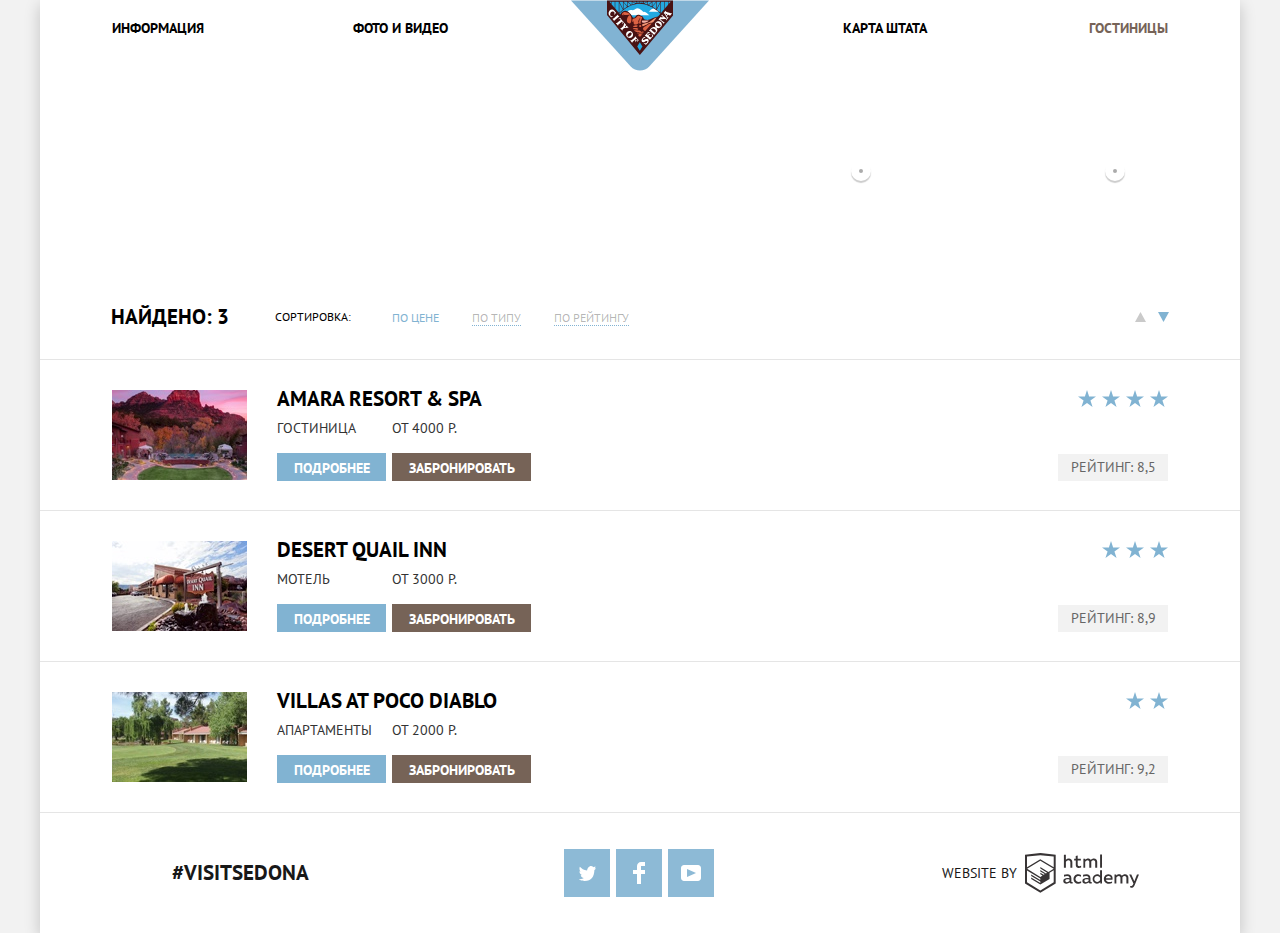
==== commit 8c20259e: "Added button-calendar and deleted all <br>" ====
--- a/catalog.html
+++ b/catalog.html
@@ -66,8 +66,9 @@
                 </fieldset>
 
                 <fieldset class="searching-hotels__section">
+                    <legend class="searching-hotels__title">Стоимость в сутки (Р):</legend>
                     <div class="searching-hotels__wrapper">
-                        <legend class="searching-hotels__title">Стоимость в сутки (Р):</legend>
+
 
                         <div class="searching-hotels__price price">
                             <label class="price__min">от <input type="text" name="min-price" value="0"></label>
@@ -96,7 +97,7 @@
                     <li class="sort__item"><a class="sort__link" href="#">По типу</a></li>
                     <li class="sort__item"><a class="sort__link" href="#">По рейтингу</a></li>
                 </ul>
-                <button class="sort__button sort__button--up" type="button">
+                <a class="sort__button sort__button--up">
                     <svg width="11px" height="10px" viewBox="0 0 11 10" version="1.1" xmlns="http://www.w3.org/2000/svg" xmlns:xlink="http://www.w3.org/1999/xlink">
                         <title>Вниз</title>
                         <g stroke="none" stroke-width="1" fill="none" fill-rule="evenodd">
@@ -105,8 +106,8 @@
                             </g>
                         </g>
                     </svg>
-                </button>
-                <button class="sort__button sort__button--down sort__button--active" type="button">
+                </a>
+                <a class="sort__button sort__button--down sort__button--active">
                     <svg width="11px" height="10px" viewBox="0 0 11 10" version="1.1" xmlns="http://www.w3.org/2000/svg" xmlns:xlink="http://www.w3.org/1999/xlink">
                         <title>Вниз</title>
                         <g stroke="none" stroke-width="1" fill="none" fill-rule="evenodd">
@@ -115,7 +116,7 @@
                             </g>
                         </g>
                     </svg>
-                </button>
+                </a>
             </section>
 
 
--- a/css/style.css
+++ b/css/style.css
@@ -1,970 +1,1151 @@
-                    body {
-                        margin: 0;
-                        padding: 0;
-                        font-family: "PT Sans", Arial, Helvetica, sans-serif;
-                        font-size: 14px;
-                        line-height: 26px;
-                        color: #000000;
-                        text-transform: uppercase;
-                    }
-                    
-                    a {
-                        text-decoration: none;
-                    }
-                    
-                    p {
-                        margin: 0;
-                    }
-                    
-                    .page {
-                        background-color: #f2f2f2;
-                    }
-                    
-                    .page__container {
-                        position: relative;
-                        margin: 0 auto;
-                        background-color: #ffffff;
-                        box-shadow: 0px 5px 15px 0 rgba(0, 1, 1, 0.2);
-                        width: 1200px;
-                    }
-                    
-                    .visually-hidden {
-                        position: absolute;
-                        clip: rect(0 0 0 0);
-                        width: 1px;
-                        height: 1px;
-                        margin: -1px;
-                    }
-                    
-                    .list {
-                        margin: 0;
-                        padding: 0;
-                        list-style: none;
-                    }
-                    
-                    .button {
-                        font: inherit;
-                        text-align: center;
-                        font-weight: bold;
-                        color: #ffffff;
-                        background-color: #81b3d2;
-                        text-transform: uppercase;
-                        border: none;
-                    }
-                    
-                    .button:hover {
-                        background-color: #669EC0;
-                    }
-                    
-                    .button:active {
-                        background-color: #5496BD;
-                        color: rgba(255, 255, 255, 0.3);
-                    }
-                    
-                    .button--brown {
-                        background-color: #766357;
-                    }
-                    
-                    .button--brown:hover {
-                        background-color: #604E43;
-                    }
-                    
-                    .button--brown:active {
-                        background-color: #503E33;
-                        color: rgba(255, 255, 255, 0.3);
-                    }
-                    
-                    .header__list a:hover {
-                        color: #81B3D2;
-                    }
-                    
-                    .header__list a:focus {
-                        color: #000000;
-                        opacity: 0.3;
-                    }
-                    
-                    .header__item--current .header__link {
-                        color: #766357;
-                    }
-                    
-                    .header__link {
-                        font-size: 14px;
-                        line-height: 26px;
-                        text-align: center;
-                        font-weight: bold;
-                        display: block;
-                        width: 100%;
-                        padding-top: 15px;
-                        padding-bottom: 15px;
-                        color: #000000;
-                    }
-                    
-                    .intro {
-                        /* Это просто бэкграунд */
-                        min-height: 508px;
-                        background: url("../img/intro-mask.svg") 0 100% no-repeat, url("../img/intro-background.png") 0 -56px no-repeat;
-                    }
-                    /* main */
-                    
-                    .benefits__title {
-                        font-size: 21px;
-                        line-height: 26px;
-                        font-weight: bold;
-                        text-align: center;
-                    }
-                    
-                    .benefits__desc {
-                        font-weight: 400;
-                        text-align: center;
-                        color: #333333;
-                    }
-                    /* REASONS */
-                    
-                    .benefits-reason__title {
-                        font-size: 21px;
-                        line-height: 21px;
-                        font-weight: bold;
-                        text-align: center;
-                        color: #ffffff;
-                    }
-                    
-                    .benefits-reason__subtitle {
-                        margin-bottom: 21px;
-                        font-size: 14px;
-                        line-height: 21px;
-                        color: #ffffff;
-                        font-weight: 400;
-                        text-align: center;
-                    }
-                    
-                    .benefits-reason__desc {
-                        font-size: 14px;
-                        line-height: 21px;
-                        color: #ffffff;
-                        font-weight: 400;
-                        text-align: center;
-                    }
-                    
-                    .benefits-reason {
-                        background-color: #81B3D2;
-                    }
-                    
-                    .benefits-reason__desc {
-                        margin: 0;
-                    }
-                    
-                    .benefits-reason__background {
-                        background-image: url("../img/reason-one-background.jpg");
-                        background-position: 0 0;
-                        background-repeat: no-repeat;
-                    }
-                    
-                    .advice {
-                        margin: 0;
-                        padding: 0;
-                    }
-                    
-                    .advice__item {
-                        width: 400px;
-                        min-height: 330px;
-                    }
-                    
-                    .advice__item--first {
-                        background-image: url("../img/icon-home.svg");
-                        background-repeat: no-repeat;
-                        background-position: 162px 60px;
-                        ;
-                    }
-                    
-                    .advice__item--second {
-                        background-image: url("../img/icon-burger.svg");
-                        background-repeat: no-repeat;
-                        background-position: 162px 60px;
-                    }
-                    
-                    .advice__item--third {
-                        background-image: url("../img/icon-gift.svg");
-                        background-repeat: no-repeat;
-                        background-position: 168px 56px;
-                    }
-                    
-                    .advice__title {
-                        margin: 0;
-                        margin-bottom: 23px;
-                        padding-top: 162px;
-                        font-size: 21px;
-                        line-height: 21px;
-                        text-align: center;
-                        font-weight: bold;
-                    }
-                    
-                    .advice__text {
-                        margin: 0;
-                        font-size: 14px;
-                        line-height: 21px;
-                        font-weight: 400;
-                        text-align: center;
-                        color: #333333;
-                    }
-                    
-                    .searching__title {
-                        font-size: 30px;
-                        line-height: 36px;
-                        font-weight: bold;
-                        text-align: center;
-                    }
-                    
-                    .searching__desc {
-                        margin: 0;
-                        font-weight: 400;
-                        line-height: 24px;
-                        color: #333333;
-                        text-align: center;
-                    }
-                    
-                    .searching__button {
-                        font-size: 21px;
-                        line-height: 26px;
-                        text-align: center;
-                        padding: 31px 140px 29px;
-                    }
-                    
-                    .footer__tag {
-                        margin: 0;
-                        font-size: 21px;
-                        text-align: center;
-                        font-weight: bold;
-                    }
-                    
-                    .footer__item {
-                        margin-right: 6px;
-                        width: 46px;
-                        height: 48px;
-                    }
-                    
-                    .footer__item:last-child {
-                        margin-right: 0;
-                    }
-                    
-                    .footer__link {
-                        display: flex;
-                        align-items: center;
-                        justify-content: center;
-                        width: 100%;
-                        height: 100%;
-                        background-position: center;
-                        background-repeat: no-repeat;
-                        background-color: #81b3d2;
-                    }
-                    
-                    .footer__link:hover {
-                        background-color: #669ec0;
-                    }
-                    
-                    .footer__link:active {
-                        background-color: #5496bd;
-                        opacity: 0.3;
-                    }
-                    
-                    .footer__link:active svg {
-                        opacity: 0.3;
-                    }
-                    
-                    .copyright__title {
-                        margin-right: 8px;
-                        text-align: center;
-                        font-weight: 400;
-                    }
-                    
-                    .copyright__link {
-                        line-height: 0;
-                    }
-                    
-                    .copyright__link:hover svg path {
-                        fill: #81b3d2;
-                    }
-                    
-                    .copyright__link:active svg path {
-                        fill: #bdbbbc;
-                    }
-                    
-                    .searching-form {
-                        display: none;
-                        box-sizing: border-box;
-                        width: 568px;
-                        background-color: #ffffff;
-                        box-shadow: 0px 7px 15px 0 rgba(0, 1, 1, 0.15);
-                        padding: 55px;
-                    }
-                    
-                    .searching-form__row {
-                        display: flex;
-                        justify-content: space-between;
-                        align-items: baseline;
-                        margin: 0 0 29px;
-                    }
-                    
-                    .searching-form__label {
-                        width: 112px;
-                        text-align: left;
-                        font-weight: bold;
-                    }
-                    
-                    .searching-form__label--short {
-                        width: 64px;
-                    }
-                    
-                    .searching-form__button {
-                        margin-top: 26px;
-                        width: 100%;
-                        font-size: 21px;
-                        line-height: 26px;
-                        text-align: center;
-                        font-weight: bold;
-                        padding: 16px 0;
-                    }
-                    
-                    .searching-form__button:hover {
-                        background-color: #669EC0;
-                    }
-                    
-                    .searching-form__button:active {
-                        background-color: #5496BD;
-                        color: rgba(255, 255, 255, 0.3)
-                    }
-                    
-                    .searching-form__input {
-                        box-sizing: border-box;
-                        padding: 7px 0 5px 13px;
-                        box-shadow: none;
-                        border: none;
-                        width: 346px;
-                        font-family: "PT Sans", Arial, Helvetica, sans-serif;
-                        font-size: 14px;
-                        line-height: 26px;
-                        font-weight: bold;
-                        background-color: #f2f2f2;
-                        text-transform: uppercase;
-                    }
-                    
-                    .searching-form__input:hover {
-                        background-color: #ebebeb;
-                    }
-                    
-                    .searching-form__input:focus {
-                        background-color: #ffffff;
-                        padding: 6px 0 6px 11px;
-                        border: 2px solid #e5e5e5;
-                        outline: none;
-                    }
-                    
-                    .searching-form__input::placeholder {
-                        font-family: "PT Sans", Arial, Helvetica, sans-serif;
-                        font-size: 14px;
-                        line-height: 26px;
-                        font-weight: bold;
-                        color: #000000;
-                    }
-                    
-                    .searching-form__input:focus::placeholder {
-                        /* padding-left: 11px; */
-                    }
-                    
-                    .searching-form__wrapper {
-                        display: flex;
-                        align-items: center;
-                        justify-content: space-between;
-                    }
-                    
-                    .count__button {
-                        text-indent: -3000px;
-                        padding: 0;
-                        position: relative;
-                        width: 38px;
-                        height: 38px;
-                        border: none;
-                    }
-                    
-                    .count__button:hover::before,
-                    .count__button:hover::after {
-                        background-color: #000000;
-                    }
-                    
-                    .count__button:active::before,
-                    .count__button:active::after {
-                        background-color: #81b3d2;
-                    }
-                    
-                    .count__button::before {
-                        display: block;
-                        content: "";
-                        position: absolute;
-                        top: 50%;
-                        left: 50%;
-                        transform: translate(-50%, -50%);
-                        width: 12px;
-                        height: 3px;
-                        background-color: #a9a9a9;
-                    }
-                    
-                    .count__button--plus::after {
-                        display: block;
-                        content: "";
-                        position: absolute;
-                        top: 50%;
-                        left: 50%;
-                        transform: translate(-50%, -50%);
-                        width: 3px;
-                        height: 12px;
-                        background-color: #a9a9a9;
-                    }
-                    
-                    .count__input {
-                        line-height: 26px;
-                        text-align: center;
-                        width: 38px;
-                        padding: 6px 0;
-                        border: none;
-                    }
-                    
-                    input[type=number]::-webkit-inner-spin-button,
-                    input[type=number]::-webkit-outer-spin-button {
-                        -webkit-appearance: none;
-                        margin: 0;
-                    }
-                    
-                    .count__button,
-                    .count__input {
-                        background-color: #f2f2f2;
-                    }
-                    /*  */
-                    /* Catalog */
-                    
-                    .searching-hotels__title {
-                        font-size: 16px;
-                        line-height: 21px;
-                        font-weight: bold;
-                        text-align: left;
-                        color: #ffffff;
-                    }
-                    
-                    .searching-hotels {
-                        display: flex;
-                        background-image: url("../img/filter-background.jpg");
-                        background-repeat: no-repeat;
-                        background-position: 0 0;
-                        padding: 28px 72px 28px 72px;
-                    }
-                    
-                    .searching-hotels__price label {
-                        display: inline-block;
-                        vertical-align: top;
-                        font-size: 14px;
-                        line-height: 21px;
-                        text-align: left;
-                        font-weight: 400;
-                        color: #ffffff;
-                    }
-                    
-                    .searching-hotels__price .price__min {
-                        width: 94px;
-                        padding-left: 61px;
-                        line-height: 33px;
-                    }
-                    
-                    .searching-hotels__price .price__max {
-                        width: 103px;
-                        padding-left: 55px;
-                        line-height: 33px;
-                    }
-                    
-                    .searching-hotels__price {
-                        position: relative;
-                        height: 32px;
-                        font-size: 0;
-                        margin-bottom: 20px;
-                        border: 2px solid #ffffff;
-                        border-radius: 2px;
-                    }
-                    
-                    .searching-hotels__price::after {
-                        content: "";
-                        position: absolute;
-                        top: 50%;
-                        left: 50%;
-                        width: 2px;
-                        height: 22px;
-                        background: #ffffff;
-                        transform: translate(-50%, -50%);
-                    }
-                    
-                    .searching-hotels__price input {
-                        width: 50px;
-                        margin: 0;
-                        font-size: 14px;
-                        line-height: 21px;
-                        text-align: left;
-                        font-weight: 400;
-                        color: #ffffff;
-                        background: none;
-                        border: none;
-                    }
-                    
-                    .searching-hotels__range {
-                        position: relative;
-                        margin-bottom: 32px;
-                    }
-                    
-                    .range__scale {
-                        height: 2px;
-                        background: rgba(255, 255, 255, 0.3);
-                    }
-                    
-                    .range__bar {
-                        width: 80%;
-                        height: 2px;
-                        background: #ffffff;
-                    }
-                    
-                    .range__toggle {
-                        position: absolute;
-                        top: -9px;
-                        width: 4px;
-                        height: 4px;
-                        background: #ababab;
-                        border: 8px solid #ffffff;
-                        border-radius: 50%;
-                        box-shadow: 0 2px 1px 0 rgba(0, 1, 1, 0.2);
-                    }
-                    
-                    .range__toggle:hover {
-                        background: #1c4f80;
-                    }
-                    
-                    .range__togle--min {
-                        left: 0;
-                    }
-                    
-                    .range__togle--max {
-                        left: 80%;
-                    }
-                    
-                    .searching-hotels__button {
-                        display: block;
-                        margin-left: 84px;
-                        padding: 6px 33px 6px 34px;
-                        font-size: 14px;
-                        line-height: 20px;
-                        color: #ffffff;
-                        text-transform: uppercase;
-                        background: transparent;
-                        border: 2px solid #ffffff;
-                        border-radius: 2px;
-                    }
-                    
-                    .searching-hotels__button:hover {
-                        color: #000000;
-                        background: #ffffff;
-                    }
-                    
-                    .sort {
-                        display: flex;
-                        justify-content: space-between;
-                        align-items: center;
-                        padding: 31px 71px 29px 71px;
-                    }
-                    
-                    .sort__list {
-                        display: flex;
-                        justify-content: space-between;
-                        margin: 0;
-                    }
-                    
-                    .sort__title {
-                        margin: 0 46px 0 0;
-                        font-size: 21px;
-                        line-height: 26px;
-                        font-weight: bold;
-                        color: #000000;
-                        text-align: left;
-                    }
-                    
-                    .sort__text {
-                        margin: 0 41px 0 0;
-                        font-size: 12px;
-                        line-height: 18px;
-                        font-weight: 400;
-                        text-align: left;
-                        color: #000000;
-                    }
-                    
-                    .sort__link {
-                        font-size: 12px;
-                        line-height: 18px;
-                        font-weight: 400;
-                        text-align: left;
-                        color: rgba(0, 0, 0, 0.3);
-                        border-bottom: 1px dotted #81b3d2;
-                    }
-                    
-                    .sort__item--active .sort__link {
-                        color: #81B3D2;
-                        border: none;
-                    }
-                    
-                    .sort__link:hover {
-                        color: #81B3D2;
-                    }
-                    
-                    .sort__link:active {
-                        color: #000000;
-                        border: none;
-                    }
-                    
-                    .hotels__title {
-                        font-size: 21px;
-                        line-height: 26px;
-                        font-weight: bold;
-                        text-align: left;
-                        color: #000000;
-                    }
-                    
-                    .hotels__text {
-                        font-size: 14px;
-                        line-height: 21px;
-                        font-weight: 400;
-                        text-align: left;
-                        color: #333333;
-                        margin: 0 0 16px 0;
-                    }
-                    
-                    .hotels__button {
-                        padding: 6px 16px 4px 17px;
-                        margin-right: 6px;
-                    }
-                    
-                    .hotels__rating-current {
-                        width: 110px;
-                        padding: 3px 0;
-                        background-color: #f2f2f2;
-                        font-size: 14px;
-                        line-height: 21px;
-                        font-weight: 400;
-                        text-align: center;
-                        color: #666666;
-                    }
-                    /*  */
-                    /* Styles for flexbox */
-                    
-                    .header__nav {
-                        position: relative;
-                    }
-                    
-                    .header__list {
-                        padding: 0;
-                        margin: 0;
-                        display: flex;
-                        align-items: center;
-                        justify-content: space-between;
-                        flex-wrap: wrap;
-                    }
-                    
-                    .header__item {
-                        display: block;
-                        box-sizing: border-box;
-                        width: 239px;
-                    }
-                    
-                    .header__item:nth-child(3) {
-                        margin-left: auto;
-                    }
-                    
-                    .header__logo {
-                        position: absolute;
-                        left: 50%;
-                        transform: translateX(-50%);
-                        top: 0;
-                    }
-                    
-                    .intro {
-                        box-sizing: border-box;
-                        padding-top: 76px;
-                    }
-                    
-                    .intro__image {
-                        padding-left: 370px;
-                    }
-                    
-                    .benefits__title {
-                        margin: 0;
-                        padding-top: 61px;
-                    }
-                    
-                    .benefits__desc {
-                        padding-top: 27px;
-                        padding-bottom: 50px;
-                        margin: 0;
-                    }
-                    
-                    .benefits-reason__title {
-                        margin: 0;
-                        margin-bottom: 23px;
-                    }
-                    
-                    .benefits-reason__inner {
-                        box-sizing: border-box;
-                        width: 400px;
-                        padding: 48px 48px 59px 48px;
-                        background-color: #81b3d2;
-                    }
-                    
-                    .benefits-reason {
-                        display: flex;
-                        align-items: center;
-                    }
-                    
-                    .benefits-reason--first {
-                        background-image: url("../img/reason-one-background.jpg");
-                        background-position: 400px 0;
-                        background-repeat: no-repeat;
-                        width: 1200px;
-                    }
-                    
-                    .advice {
-                        display: flex;
-                        justify-content: space-between;
-                    }
-                    
-                    .benefits-reason--second {
-                        background-image: url("../img/reason-two-background.jpg");
-                        background-position: 0 0;
-                        background-repeat: no-repeat;
-                        min-height: 256px;
-                        width: 1200px;
-                    }
-                    
-                    .benefits-reason--second .benefits-reason__inner {
-                        margin-left: auto;
-                    }
-                    
-                    .benefits-reasons {
-                        margin: 0;
-                        padding: 0;
-                        display: flex;
-                        justify-content: space-between;
-                    }
-                    
-                    .benefits-reasons__item {
-                        box-sizing: border-box;
-                        margin: 0;
-                        padding: 48px 48px 59px 48px;
-                        width: 400px;
-                        min-height: 256px;
-                        text-align: center;
-                        background-color: #eeeeee;
-                    }
-                    
-                    .benefits-reasons__desc {
-                        margin: 0;
-                        font-size: 14px;
-                        line-height: 21px;
-                        font-weight: 400;
-                    }
-                    
-                    .benefits-reasons__title {
-                        margin: 0 0 23px;
-                        font-size: 21px;
-                        line-height: 21px;
-                        color: #000000;
-                        font-weight: bold;
-                    }
-                    
-                    .benefits-reasons__subtitle {
-                        margin: 0 0 21px;
-                        font-size: 14px;
-                        line-height: 21px;
-                        color: #333333;
-                        font-weight: 400;
-                    }
-                    
-                    .searching {
-                        text-align: center;
-                        padding-top: 52px;
-                    }
-                    
-                    .searching .benefits__wrapper {
-                        margin-bottom: 46px;
-                    }
-                    
-                    .searching__title {
-                        margin: 0 0 23px;
-                    }
-                    
-                    .map {
-                        line-height: 0;
-                    }
-                    
-                    .footer {
-                        box-sizing: border-box;
-                        display: flex;
-                        justify-content: space-between;
-                        align-items: center;
-                        padding: 36px 101px 36px 132px;
-                        background-color: #ffffff;
-                        opacity: 0.9
-                    }
-                    
-                    .footer--float {
-                        position: absolute;
-                        bottom: 0;
-                        width: 100%;
-                    }
-                    
-                    .footer__tag {}
-                    
-                    .footer__list {
-                        padding: 0;
-                        margin: 0 0 0 27px;
-                        display: flex;
-                        align-items: center;
-                    }
-                    
-                    .footer__copyright {
-                        display: flex;
-                        align-items: center;
-                    }
-                    /* Catalog */
-                    
-                    .searching-hotels {}
-                    
-                    .searching-hotels__section {
-                        box-sizing: border-box;
-                        position: relative;
-                        margin: 0;
-                        margin-right: 111px;
-                        border: none;
-                        padding: 43px 0 0;
-                        min-width: 144px;
-                    }
-                    
-                    .searching-hotels__item {
-                        margin-bottom: 20px;
-                    }
-                    
-                    .searching-hotels__item:last-child {
-                        margin-bottom: 0px;
-                    }
-                    
-                    .searching-hotels__section:last-child {
-                        margin-left: auto;
-                        margin-right: 0;
-                        padding-top: 30px;
-                    }
-                    
-                    .searching-hotels__input:checked+.searching-hotels__label::after {
-                        background-image: url("../img/checkbox-on.svg");
-                    }
-                    
-                    .searching-hotels__label::after {
-                        content: "";
-                        position: absolute;
-                        top: -3px;
-                        left: 0px;
-                        width: 26px;
-                        height: 23px;
-                        background-image: url("../img/checkbox-off.svg");
-                        background-repeat: no-repeat;
-                        background-position: 0 0;
-                    }
-                    
-                    .searching-hotels__label {
-                        font-size: 14px;
-                        line-height: 21px;
-                        font-weight: 400;
-                        color: #ffffff;
-                        position: relative;
-                        padding-left: 40px;
-                    }
-                    
-                    .searching-hotels__title {
-                        position: absolute;
-                        margin: 0;
-                        top: 0;
-                        left: 0;
-                    }
-                    
-                    .sort__item {
-                        margin-right: 33px;
-                    }
-                    
-                    .sort__button {
-                        display: block;
-                        padding: 0;
-                        width: 11px;
-                        height: 10px;
-                        border: none;
-                        line-height: 0;
-                        background-color: transparent;
-                    }
-                    
-                    .sort__button:active svg polyline {
-                        fill: #81B3D2;
-                    }
-                    
-                    .sort__button--active svg polyline {
-                        fill: #81B3D2;
-                    }
-                    
-                    .sort__button:hover svg polyline {
-                        fill: #000000;
-                    }
-                    
-                    .sort__button--up {
-                        margin-left: auto;
-                        margin-right: 12px;
-                    }
-                    
-                    .hotels__item {
-                        box-sizing: border-box;
-                        padding: 30px 72px 29px 72px;
-                        display: flex;
-                        border-top: 1px solid #e5e5e5;
-                    }
-                    
-                    .hotels__item:last-child {
-                        border-bottom: 1px solid #e5e5e5;
-                    }
-                    
-                    .hotels__row {
-                        display: flex;
-                    }
-                    
-                    .hotels__rating {
-                        margin-left: auto;
-                    }
-                    
-                    .hotels__title {
-                        margin: -4px 0 6px 0;
-                    }
-                    
-                    .hotels__link:hover {
-                        color: #81b3d2;
-                    }
-                    
-                    .hotels__link:active {
-                        color: rgba(0, 0, 0, 0.3);
-                    }
-                    
-                    .hotels__image {
-                        margin-right: 30px;
-                    }
-                    
-                    .hotels__stars {
-                        display: flex;
-                        justify-content: flex-end;
-                        margin-bottom: 47px;
-                    }
-                    
-                    .hotels__stars img {
-                        margin-left: 6px;
-                    }+body {
+    margin: 0;
+    padding: 0;
+    font-family: "PT Sans", Arial, Helvetica, sans-serif;
+    font-size: 14px;
+    line-height: 26px;
+    color: #000000;
+    text-transform: uppercase;
+}
+
+a {
+    text-decoration: none;
+}
+
+p {
+    margin: 0;
+}
+
+.page {
+    background-color: #f2f2f2;
+}
+
+.page__container {
+    position: relative;
+    margin: 0 auto;
+    background-color: #ffffff;
+    -webkit-box-shadow: 0px 5px 15px 0 rgba(0, 1, 1, 0.2);
+    box-shadow: 0px 5px 15px 0 rgba(0, 1, 1, 0.2);
+    width: 1200px;
+}
+
+.visually-hidden {
+    position: absolute;
+    clip: rect(0 0 0 0);
+    width: 1px;
+    height: 1px;
+    margin: -1px;
+}
+
+.list {
+    margin: 0;
+    padding: 0;
+    list-style: none;
+}
+
+.button {
+    font: inherit;
+    text-align: center;
+    font-weight: bold;
+    color: #ffffff;
+    background-color: #81b3d2;
+    text-transform: uppercase;
+    border: none;
+}
+
+.button:hover {
+    background-color: #669EC0;
+}
+
+.button:active {
+    background-color: #5496BD;
+    color: rgba(255, 255, 255, 0.3);
+}
+
+.button--brown {
+    background-color: #766357;
+}
+
+.button--brown:hover {
+    background-color: #604E43;
+}
+
+.button--brown:active {
+    background-color: #503E33;
+    color: rgba(255, 255, 255, 0.3);
+}
+
+.header__list a:hover {
+    color: #81B3D2;
+}
+
+.header__list a:focus {
+    color: #000000;
+    opacity: 0.3;
+}
+
+.header__item--current .header__link {
+    color: #766357;
+}
+
+.header__link {
+    font-size: 14px;
+    line-height: 26px;
+    text-align: center;
+    font-weight: bold;
+    color: #000000;
+}
+
+.intro {
+    /* Это просто бэкграунд */
+    min-height: 508px;
+    background: url("../img/intro-mask.svg") 0 100% no-repeat, url("../img/intro-background.png") 0 -56px no-repeat;
+}
+
+
+/* main */
+
+.benefits__desc {
+    font-weight: 400;
+    text-align: center;
+    color: #333333;
+}
+
+
+/* REASONS */
+
+.benefits-reason__title {
+    width: 155px;
+    margin: 0 auto 23px;
+    font-size: 21px;
+    line-height: 21px;
+    font-weight: bold;
+    text-align: center;
+    color: #ffffff;
+}
+
+.benefits-reason__subtitle {
+    margin-bottom: 21px;
+    font-size: 14px;
+    line-height: 21px;
+    color: #ffffff;
+    font-weight: 400;
+    text-align: center;
+}
+
+.benefits-reason__desc {
+    font-size: 14px;
+    line-height: 21px;
+    color: #ffffff;
+    font-weight: 400;
+    text-align: center;
+}
+
+.benefits-reason {
+    background-color: #81B3D2;
+}
+
+.benefits-reason__desc {
+    margin: 0;
+}
+
+.benefits-reason__background {
+    background-image: url("../img/reason-one-background.jpg");
+    background-position: 0 0;
+    background-repeat: no-repeat;
+}
+
+.advice {
+    margin: 0;
+    padding: 0;
+}
+
+.advice__item {
+    box-sizing: border-box;
+    padding: 0 48px;
+    width: 400px;
+    min-height: 330px;
+}
+
+.advice__item--first {
+    background-image: url("../img/icon-home.svg");
+    background-repeat: no-repeat;
+    background-position: 162px 60px;
+    ;
+}
+
+.advice__item--second {
+    background-image: url("../img/icon-burger.svg");
+    background-repeat: no-repeat;
+    background-position: 162px 60px;
+}
+
+.advice__item--third {
+    background-image: url("../img/icon-gift.svg");
+    background-repeat: no-repeat;
+    background-position: 168px 56px;
+}
+
+.advice__title {
+    margin: 0;
+    margin-bottom: 23px;
+    padding-top: 162px;
+    font-size: 21px;
+    line-height: 21px;
+    text-align: center;
+    font-weight: bold;
+}
+
+.advice__text {
+    margin: 0;
+    font-size: 14px;
+    line-height: 21px;
+    font-weight: 400;
+    text-align: center;
+    color: #333333;
+}
+
+.searching__title {
+    font-size: 30px;
+    line-height: 36px;
+    font-weight: bold;
+    text-align: center;
+}
+
+.searching__desc {
+    margin: 0;
+    font-weight: 400;
+    line-height: 24px;
+    color: #333333;
+    text-align: center;
+}
+
+.searching__button {
+    font-size: 21px;
+    line-height: 26px;
+    text-align: center;
+    padding: 31px 140px 29px;
+}
+
+.footer__tag {
+    margin: 0;
+    font-size: 21px;
+    text-align: center;
+    font-weight: bold;
+}
+
+.footer__item {
+    margin-right: 6px;
+    width: 46px;
+    height: 48px;
+}
+
+.footer__item:last-child {
+    margin-right: 0;
+}
+
+.footer__link {
+    display: -webkit-box;
+    display: -ms-flexbox;
+    display: flex;
+    -webkit-box-align: center;
+    -ms-flex-align: center;
+    align-items: center;
+    -webkit-box-pack: center;
+    -ms-flex-pack: center;
+    justify-content: center;
+    width: 100%;
+    height: 100%;
+    background-position: center;
+    background-repeat: no-repeat;
+    background-color: #81b3d2;
+}
+
+.footer__link:hover {
+    background-color: #669ec0;
+}
+
+.footer__link:active {
+    background-color: #5496bd;
+    opacity: 0.3;
+}
+
+.footer__link:active svg {
+    opacity: 0.3;
+}
+
+.copyright__title {
+    margin-right: 8px;
+    text-align: center;
+    font-weight: 400;
+}
+
+.copyright__link {
+    line-height: 0;
+}
+
+.copyright__link:hover svg path {
+    fill: #81b3d2;
+}
+
+.copyright__link:active svg path {
+    fill: #bdbbbc;
+}
+
+.searching-form {
+    position: absolute;
+    left: 50%;
+    -webkit-transform: translateX(-50%);
+    -ms-transform: translateX(-50%);
+    transform: translateX(-50%);
+    -webkit-box-sizing: border-box;
+    box-sizing: border-box;
+    width: 568px;
+    background-color: #ffffff;
+    -webkit-box-shadow: 0px 7px 15px 0 rgba(0, 1, 1, 0.15);
+    box-shadow: 0px 7px 15px 0 rgba(0, 1, 1, 0.15);
+    padding: 55px;
+}
+
+.searching-form__count {
+    display: flex;
+}
+
+.searching-form__row {
+    position: relative;
+    display: -webkit-box;
+    display: -ms-flexbox;
+    display: flex;
+    -webkit-box-pack: justify;
+    -ms-flex-pack: justify;
+    justify-content: space-between;
+    -webkit-box-align: baseline;
+    -ms-flex-align: baseline;
+    align-items: baseline;
+    margin: 0 0 30px;
+}
+
+.searching-form__label {
+    width: 112px;
+    text-align: left;
+    font-weight: bold;
+}
+
+.searching-form__label--short {
+    width: 64px;
+}
+
+.searching-form__button {
+    margin-top: 23px;
+    width: 100%;
+    font-size: 21px;
+    line-height: 26px;
+    text-align: center;
+    font-weight: bold;
+    padding: 16px 0;
+}
+
+.searching-form__input-img {
+    position: absolute;
+    padding: 0;
+    margin: 0;
+    top: 50%;
+    transform: translateY(-50%);
+    right: 9px;
+    border: 0;
+    width: 21px;
+    height: 22px;
+    line-height: 0;
+    background-color: transparent;
+}
+
+.searching-form__input-img:hover svg g {
+    fill: #1f1f1f;
+}
+
+.searching-form__input-img:focus svg g {
+    fill: #81b3d2;
+}
+
+.searching-form__button:active {
+    background-color: #5496BD;
+    color: rgba(255, 255, 255, 0.3)
+}
+
+.searching-form__input {
+    -webkit-box-sizing: border-box;
+    box-sizing: border-box;
+    border: 2px solid #f2f2f2;
+    padding: 5px 0 3px 11px;
+    -webkit-box-shadow: none;
+    box-shadow: none;
+    width: 346px;
+    font-family: "PT Sans", Arial, Helvetica, sans-serif;
+    font-size: 14px;
+    line-height: 26px;
+    font-weight: bold;
+    background-color: #f2f2f2;
+    text-transform: uppercase;
+}
+
+.searching-form__input:hover {
+    background-color: #ebebeb;
+}
+
+.searching-form__input:focus {
+    background-color: #ffffff;
+    padding: 5px 0 3px 11px;
+    border: 2px solid #e5e5e5;
+    outline: none;
+}
+
+.searching-form__input::-webkit-input-placeholder {
+    font-family: "PT Sans", Arial, Helvetica, sans-serif;
+    font-size: 14px;
+    line-height: 26px;
+    font-weight: bold;
+    color: #000000;
+}
+
+.searching-form__input::-moz-placeholder {
+    font-family: "PT Sans", Arial, Helvetica, sans-serif;
+    font-size: 14px;
+    line-height: 26px;
+    font-weight: bold;
+    color: #000000;
+}
+
+.searching-form__input:-ms-input-placeholder {
+    font-family: "PT Sans", Arial, Helvetica, sans-serif;
+    font-size: 14px;
+    line-height: 26px;
+    font-weight: bold;
+    color: #000000;
+}
+
+.searching-form__input::-ms-input-placeholder {
+    font-family: "PT Sans", Arial, Helvetica, sans-serif;
+    font-size: 14px;
+    line-height: 26px;
+    font-weight: bold;
+    color: #000000;
+}
+
+.searching-form__input::placeholder {
+    font-family: "PT Sans", Arial, Helvetica, sans-serif;
+    font-size: 14px;
+    line-height: 26px;
+    font-weight: bold;
+    color: #000000;
+}
+
+.searching-form__wrapper {
+    display: -webkit-box;
+    display: -ms-flexbox;
+    display: flex;
+    -webkit-box-align: center;
+    -ms-flex-align: center;
+    align-items: center;
+    -webkit-box-pack: justify;
+    -ms-flex-pack: justify;
+    justify-content: space-between;
+}
+
+.count__button {
+    text-indent: -3000px;
+    padding: 0;
+    position: relative;
+    width: 38px;
+    height: 38px;
+    border: none;
+}
+
+.count__button:hover::before,
+.count__button:hover::after {
+    background-color: #000000;
+}
+
+.count__button:active::before,
+.count__button:active::after {
+    background-color: #81b3d2;
+}
+
+.count__button::before {
+    display: block;
+    content: "";
+    position: absolute;
+    top: 50%;
+    left: 50%;
+    -webkit-transform: translate(-50%, -50%);
+    -ms-transform: translate(-50%, -50%);
+    transform: translate(-50%, -50%);
+    width: 12px;
+    height: 3px;
+    background-color: #a9a9a9;
+}
+
+.count__button--plus::after {
+    display: block;
+    content: "";
+    position: absolute;
+    top: 50%;
+    left: 50%;
+    -webkit-transform: translate(-50%, -50%);
+    -ms-transform: translate(-50%, -50%);
+    transform: translate(-50%, -50%);
+    width: 3px;
+    height: 12px;
+    background-color: #a9a9a9;
+}
+
+.count__input {
+    font-size: 14px;
+    line-height: 26px;
+    font-weight: bold;
+    text-align: center;
+    width: 38px;
+    padding: 6px 0;
+    border: none;
+}
+
+input[type=number]::-webkit-inner-spin-button,
+input[type=number]::-webkit-outer-spin-button {
+    -webkit-appearance: none;
+    margin: 0;
+}
+
+input[type=number] {
+    -moz-appearance: textfield;
+    /* Firefox */
+}
+
+.count__button,
+.count__input {
+    background-color: #f2f2f2;
+}
+
+
+/*  */
+
+
+/* Catalog */
+
+.searching-hotels__title {
+    font-size: 16px;
+    line-height: 21px;
+    font-weight: bold;
+    text-align: left;
+    color: #ffffff;
+}
+
+.searching-hotels {
+    display: -webkit-box;
+    display: -ms-flexbox;
+    display: flex;
+    background-image: url("../img/filter-background.jpg");
+    background-repeat: no-repeat;
+    background-position: 0 0;
+    padding: 28px 72px 28px 72px;
+}
+
+.searching-hotels__price label {
+    display: inline-block;
+    vertical-align: top;
+    font-size: 14px;
+    line-height: 21px;
+    text-align: left;
+    font-weight: 400;
+    color: #ffffff;
+}
+
+.searching-hotels__price .price__min {
+    width: 94px;
+    padding-left: 61px;
+    line-height: 33px;
+}
+
+.searching-hotels__price .price__max {
+    width: 103px;
+    padding-left: 55px;
+    line-height: 33px;
+}
+
+.searching-hotels__price {
+    position: relative;
+    height: 32px;
+    font-size: 0;
+    margin-bottom: 20px;
+    border: 2px solid #ffffff;
+    border-radius: 2px;
+}
+
+.searching-hotels__price::after {
+    content: "";
+    position: absolute;
+    top: 50%;
+    left: 50%;
+    width: 2px;
+    height: 22px;
+    background: #ffffff;
+    -webkit-transform: translate(-50%, -50%);
+    -ms-transform: translate(-50%, -50%);
+    transform: translate(-50%, -50%);
+}
+
+.searching-hotels__price input {
+    width: 50px;
+    margin: 0;
+    font-size: 14px;
+    line-height: 21px;
+    text-align: left;
+    font-weight: 400;
+    color: #ffffff;
+    background: none;
+    border: none;
+}
+
+.searching-hotels__range {
+    position: relative;
+    margin-bottom: 32px;
+}
+
+.range__scale {
+    height: 2px;
+    background: rgba(255, 255, 255, 0.3);
+}
+
+.range__bar {
+    width: 80%;
+    height: 2px;
+    background: #ffffff;
+}
+
+.range__toggle {
+    position: absolute;
+    top: -9px;
+    width: 4px;
+    height: 4px;
+    background: #ababab;
+    border: 8px solid #ffffff;
+    border-radius: 50%;
+    -webkit-box-shadow: 0 2px 1px 0 rgba(0, 1, 1, 0.2);
+    box-shadow: 0 2px 1px 0 rgba(0, 1, 1, 0.2);
+}
+
+.range__toggle:hover {
+    background: #1c4f80;
+}
+
+.range__togle--min {
+    left: 0;
+}
+
+.range__togle--max {
+    left: 80%;
+}
+
+.searching-hotels__button {
+    display: block;
+    margin-left: 84px;
+    padding: 6px 33px 6px 34px;
+    font-size: 14px;
+    line-height: 20px;
+    color: #ffffff;
+    text-transform: uppercase;
+    background: transparent;
+    border: 2px solid #ffffff;
+    border-radius: 2px;
+}
+
+.searching-hotels__button:hover {
+    color: #000000;
+    background: #ffffff;
+}
+
+.sort {
+    display: -webkit-box;
+    display: -ms-flexbox;
+    display: flex;
+    -webkit-box-pack: justify;
+    -ms-flex-pack: justify;
+    justify-content: space-between;
+    -webkit-box-align: center;
+    -ms-flex-align: center;
+    align-items: center;
+    padding: 31px 71px 29px 71px;
+}
+
+.sort__list {
+    display: -webkit-box;
+    display: -ms-flexbox;
+    display: flex;
+    -webkit-box-pack: justify;
+    -ms-flex-pack: justify;
+    justify-content: space-between;
+    margin: 0;
+}
+
+.sort__title {
+    margin: 0 46px 0 0;
+    font-size: 21px;
+    line-height: 26px;
+    font-weight: bold;
+    color: #000000;
+    text-align: left;
+}
+
+.sort__text {
+    margin: 0 41px 0 0;
+    font-size: 12px;
+    line-height: 18px;
+    font-weight: 400;
+    text-align: left;
+    color: #000000;
+}
+
+.sort__link {
+    font-size: 12px;
+    line-height: 18px;
+    font-weight: 400;
+    text-align: left;
+    color: rgba(0, 0, 0, 0.3);
+    border-bottom: 1px dotted #81b3d2;
+}
+
+.sort__item--active .sort__link {
+    color: #81B3D2;
+    border: none;
+}
+
+.sort__link:hover {
+    color: #81B3D2;
+}
+
+.sort__link:active {
+    color: #000000;
+    border: none;
+}
+
+.hotels__title {
+    font-size: 21px;
+    line-height: 26px;
+    font-weight: bold;
+    text-align: left;
+    color: #000000;
+}
+
+.hotels__text {
+    font-size: 14px;
+    line-height: 21px;
+    font-weight: 400;
+    text-align: left;
+    color: #333333;
+    margin: 0 0 16px 0;
+}
+
+.hotels__button {
+    padding: 6px 16px 4px 17px;
+    margin-right: 6px;
+}
+
+.hotels__rating-current {
+    width: 110px;
+    padding: 3px 0;
+    background-color: #f2f2f2;
+    font-size: 14px;
+    line-height: 21px;
+    font-weight: 400;
+    text-align: center;
+    color: #666666;
+}
+
+
+/*  */
+
+
+/* Styles for flexbox */
+
+.header__nav {
+    position: relative;
+}
+
+.header__list {
+    padding: 0;
+    margin: 0;
+    display: -webkit-box;
+    display: -ms-flexbox;
+    display: flex;
+    -webkit-box-align: center;
+    -ms-flex-align: center;
+    align-items: center;
+    padding: 0 72px;
+    -ms-flex-wrap: wrap;
+    flex-wrap: wrap;
+}
+
+.header__item {
+    display: block;
+    -webkit-box-sizing: border-box;
+    box-sizing: border-box;
+    width: 241px;
+    padding: 15px 0;
+}
+
+.header__item:nth-child(4n+1),
+.header__item:nth-child(4n+2) {
+    text-align: left;
+}
+
+.header__item:nth-child(4n+3),
+.header__item:nth-child(4n+4) {
+    text-align: right;
+}
+
+.header__item:nth-child(4n+3) {
+    margin-left: auto;
+}
+
+.header__logo {
+    position: absolute;
+    left: 50%;
+    -webkit-transform: translateX(-50%);
+    -ms-transform: translateX(-50%);
+    transform: translateX(-50%);
+    top: 0;
+}
+
+.intro {
+    -webkit-box-sizing: border-box;
+    box-sizing: border-box;
+    padding-top: 76px;
+}
+
+.intro__image {
+    padding-left: 370px;
+}
+
+.benefits__wrapper {
+    width: 568px;
+    margin: 0 auto;
+}
+
+.benefits__title {
+    /* width: 440px; */
+    /* margin: 0; */
+    padding-top: 61px;
+    font-size: 21px;
+    line-height: 26px;
+    font-weight: bold;
+    text-align: center;
+}
+
+.benefits__desc {
+    padding-top: 27px;
+    padding-bottom: 50px;
+    margin: 0;
+}
+
+.benefits-reason__inner {
+    -webkit-box-sizing: border-box;
+    box-sizing: border-box;
+    width: 400px;
+    padding: 48px 48px 59px 48px;
+    background-color: #81b3d2;
+}
+
+.benefits-reason {
+    display: -webkit-box;
+    display: -ms-flexbox;
+    display: flex;
+    -webkit-box-align: center;
+    -ms-flex-align: center;
+    align-items: center;
+}
+
+.benefits-reason--first {
+    background-image: url("../img/reason-one-background.jpg");
+    background-position: 400px 0;
+    background-repeat: no-repeat;
+    width: 1200px;
+}
+
+.advice {
+    display: -webkit-box;
+    display: -ms-flexbox;
+    display: flex;
+    -webkit-box-pack: justify;
+    -ms-flex-pack: justify;
+    justify-content: space-between;
+}
+
+.benefits-reason--second {
+    background-image: url("../img/reason-two-background.jpg");
+    background-position: 0 0;
+    background-repeat: no-repeat;
+    min-height: 256px;
+    width: 1200px;
+}
+
+.benefits-reason--second .benefits-reason__inner {
+    margin-left: auto;
+}
+
+.benefits-reasons {
+    margin: 0;
+    padding: 0;
+    display: -webkit-box;
+    display: -ms-flexbox;
+    display: flex;
+    -webkit-box-pack: justify;
+    -ms-flex-pack: justify;
+    justify-content: space-between;
+}
+
+.benefits-reasons__item {
+    -webkit-box-sizing: border-box;
+    box-sizing: border-box;
+    margin: 0;
+    padding: 48px 62px 59px;
+    width: 400px;
+    min-height: 256px;
+    text-align: center;
+    background-color: #eeeeee;
+}
+
+.benefits-reasons__item:nth-child(3) {
+    padding: 48px 72px 59px;
+}
+
+.benefits-reasons__desc {
+    margin: 0;
+    font-size: 14px;
+    line-height: 21px;
+    font-weight: 400;
+}
+
+.benefits-reasons__title {
+    width: 155px;
+    margin: 0 auto 23px;
+    font-size: 21px;
+    line-height: 21px;
+    color: #000000;
+    font-weight: bold;
+}
+
+.benefits-reasons__subtitle {
+    margin: 0 0 21px;
+    font-size: 14px;
+    line-height: 21px;
+    color: #333333;
+    font-weight: 400;
+}
+
+.searching {
+    position: relative;
+    text-align: center;
+    padding-top: 52px;
+}
+
+.searching .benefits__wrapper {
+    margin-bottom: 46px;
+}
+
+.searching__title {
+    margin: 0 0 23px;
+}
+
+.map {
+    line-height: 0;
+}
+
+.footer {
+    -webkit-box-sizing: border-box;
+    box-sizing: border-box;
+    display: -webkit-box;
+    display: -ms-flexbox;
+    display: flex;
+    -webkit-box-pack: justify;
+    -ms-flex-pack: justify;
+    justify-content: space-between;
+    -webkit-box-align: center;
+    -ms-flex-align: center;
+    align-items: center;
+    padding: 36px 101px 36px 132px;
+    background-color: #ffffff;
+    opacity: 0.9
+}
+
+.footer--float {
+    position: absolute;
+    bottom: 0;
+    width: 100%;
+}
+
+.footer__tag {}
+
+.footer__list {
+    padding: 0;
+    margin: 0 0 0 27px;
+    display: -webkit-box;
+    display: -ms-flexbox;
+    display: flex;
+    -webkit-box-align: center;
+    -ms-flex-align: center;
+    align-items: center;
+}
+
+.footer__copyright {
+    display: -webkit-box;
+    display: -ms-flexbox;
+    display: flex;
+    -webkit-box-align: center;
+    -ms-flex-align: center;
+    align-items: center;
+}
+
+
+/* Catalog */
+
+.searching-hotels {}
+
+.searching-hotels__section {
+    -webkit-box-sizing: border-box;
+    box-sizing: border-box;
+    position: relative;
+    margin: 0;
+    margin-right: 111px;
+    border: none;
+    padding: 43px 0 0;
+    min-width: 144px;
+}
+
+.searching-hotels__item {
+    margin-bottom: 20px;
+}
+
+.searching-hotels__item:last-child {
+    margin-bottom: 0px;
+}
+
+.searching-hotels__section:last-child {
+    margin-left: auto;
+    margin-right: 0;
+    padding-top: 30px;
+}
+
+.searching-hotels__input:checked+.searching-hotels__label::after {
+    background-image: url("../img/checkbox-on.svg");
+}
+
+.searching-hotels__label::after {
+    content: "";
+    position: absolute;
+    top: -3px;
+    left: 0px;
+    width: 26px;
+    height: 23px;
+    background-image: url("../img/checkbox-off.svg");
+    background-repeat: no-repeat;
+    background-position: 0 0;
+}
+
+.searching-hotels__label {
+    font-size: 14px;
+    line-height: 21px;
+    font-weight: 400;
+    color: #ffffff;
+    position: relative;
+    padding-left: 40px;
+}
+
+.searching-hotels__title {
+    position: absolute;
+    margin: 0;
+    top: 0;
+    left: 0;
+}
+
+.sort__item {
+    margin-right: 33px;
+}
+
+.sort__button {
+    display: block;
+    padding: 0;
+    width: 11px;
+    height: 10px;
+    border: none;
+    line-height: 0;
+    background-color: transparent;
+}
+
+.sort__button:active svg polyline {
+    fill: #81B3D2;
+}
+
+.sort__button--active svg polyline {
+    fill: #81B3D2;
+}
+
+.sort__button:hover svg polyline {
+    fill: #000000;
+}
+
+.sort__button--up {
+    margin-left: auto;
+    margin-right: 12px;
+}
+
+.hotels__item {
+    -webkit-box-sizing: border-box;
+    box-sizing: border-box;
+    padding: 30px 72px 29px 72px;
+    display: -webkit-box;
+    display: -ms-flexbox;
+    display: flex;
+    border-top: 1px solid #e5e5e5;
+}
+
+.hotels__item:last-child {
+    border-bottom: 1px solid #e5e5e5;
+}
+
+.hotels__row {
+    display: -webkit-box;
+    display: -ms-flexbox;
+    display: flex;
+}
+
+.hotels__rating {
+    margin-left: auto;
+}
+
+.hotels__title {
+    margin: -4px 0 6px 0;
+}
+
+.hotels__link:hover {
+    color: #81b3d2;
+}
+
+.hotels__link:active {
+    color: rgba(0, 0, 0, 0.3);
+}
+
+.hotels__image {
+    margin-right: 30px;
+}
+
+.hotels__stars {
+    display: -webkit-box;
+    display: -ms-flexbox;
+    display: flex;
+    -webkit-box-pack: end;
+    -ms-flex-pack: end;
+    justify-content: flex-end;
+    margin-bottom: 47px;
+}
+
+.hotels__stars img {
+    margin-left: 6px;
+}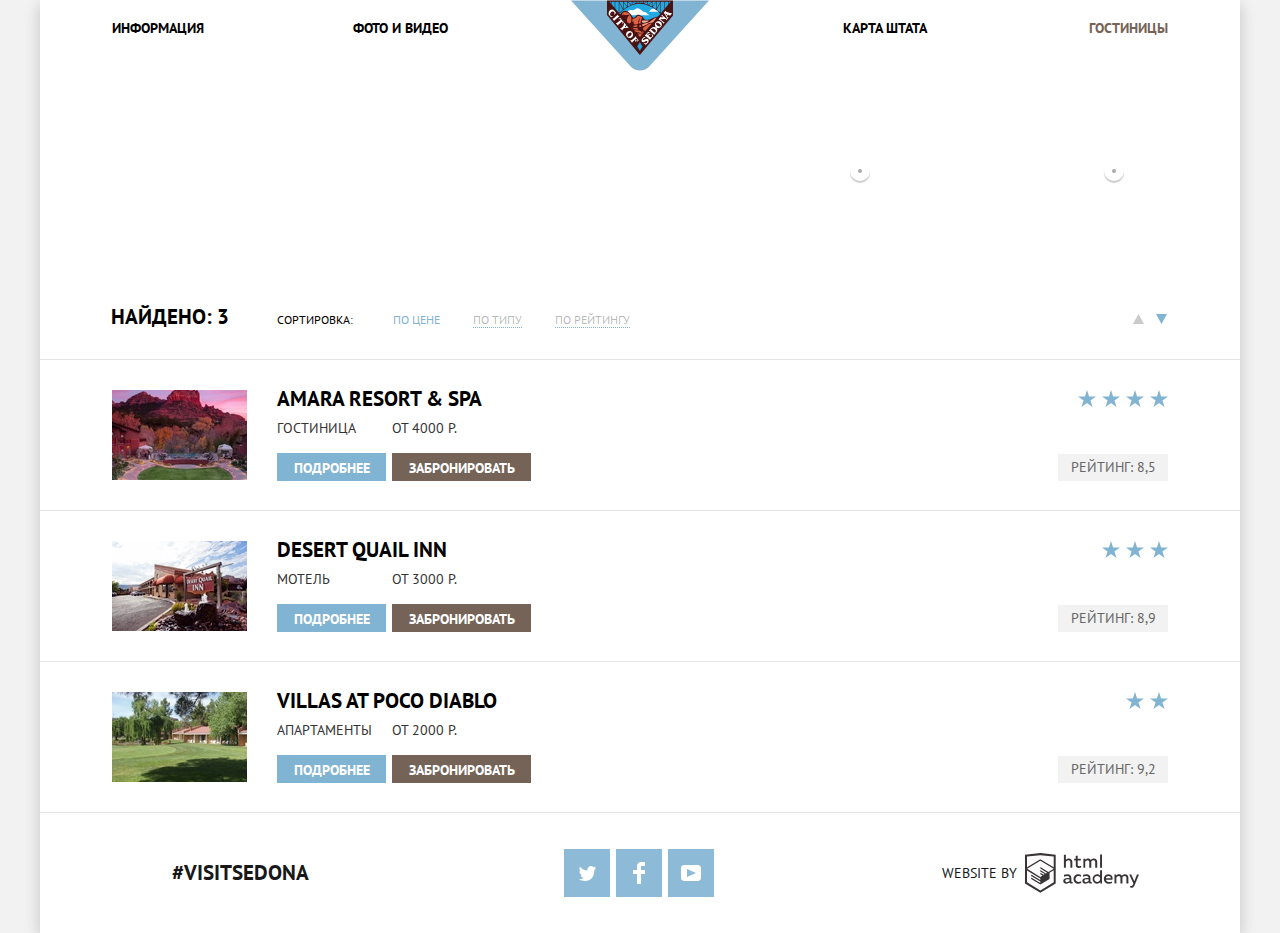
==== commit 9749add3: "Added some pixels for legend" ====
--- a/catalog.html
+++ b/catalog.html
@@ -66,7 +66,7 @@
                 </fieldset>
 
                 <fieldset class="searching-hotels__section">
-                    <legend class="searching-hotels__title">Стоимость в сутки (Р):</legend>
+                    <legend class="searching-hotels__title searching-hotels__title--last">Стоимость в сутки (Р):</legend>
                     <div class="searching-hotels__wrapper">
 
 
--- a/css/style.css
+++ b/css/style.css
@@ -75,6 +75,20 @@
     color: rgba(255, 255, 255, 0.3);
 }
 
+.header__list {
+    padding: 0;
+    margin: 0;
+    display: -webkit-box;
+    display: -ms-flexbox;
+    display: flex;
+    -webkit-box-align: center;
+    -ms-flex-align: center;
+    align-items: center;
+    padding: 0 72px;
+    -ms-flex-wrap: wrap;
+    flex-wrap: wrap;
+}
+
 .header__list a:hover {
     color: #81B3D2;
 }
@@ -84,6 +98,41 @@
     opacity: 0.3;
 }
 
+.header__nav {
+    position: relative;
+}
+
+.header__item {
+    display: block;
+    -webkit-box-sizing: border-box;
+    box-sizing: border-box;
+    width: 241px;
+    padding: 15px 0;
+}
+
+.header__item:nth-child(4n+1),
+.header__item:nth-child(4n+2) {
+    text-align: left;
+}
+
+.header__item:nth-child(4n+3),
+.header__item:nth-child(4n+4) {
+    text-align: right;
+}
+
+.header__item:nth-child(4n+3) {
+    margin-left: auto;
+}
+
+.header__logo {
+    position: absolute;
+    left: 50%;
+    -webkit-transform: translateX(-50%);
+    -ms-transform: translateX(-50%);
+    transform: translateX(-50%);
+    top: 0;
+}
+
 .header__item--current .header__link {
     color: #766357;
 }
@@ -97,9 +146,15 @@
 }
 
 .intro {
-    /* Это просто бэкграунд */
     min-height: 508px;
     background: url("../img/intro-mask.svg") 0 100% no-repeat, url("../img/intro-background.png") 0 -56px no-repeat;
+    -webkit-box-sizing: border-box;
+    box-sizing: border-box;
+    padding-top: 76px;
+}
+
+.intro__image {
+    padding-left: 370px;
 }
 
 
@@ -109,10 +164,10 @@
     font-weight: 400;
     text-align: center;
     color: #333333;
-}
-
-
-/* REASONS */
+    padding-top: 27px;
+    padding-bottom: 50px;
+    margin: 0;
+}
 
 .benefits-reason__title {
     width: 155px;
@@ -139,14 +194,11 @@
     color: #ffffff;
     font-weight: 400;
     text-align: center;
+    margin: 0;
 }
 
 .benefits-reason {
     background-color: #81B3D2;
-}
-
-.benefits-reason__desc {
-    margin: 0;
 }
 
 .benefits-reason__background {
@@ -326,6 +378,9 @@
 }
 
 .searching-form__label {
+    font-family: "PT Sans", Arial, Helvetica, sans-serif;
+    font-size: 14px;
+    line-height: 26px;
     width: 112px;
     text-align: left;
     font-weight: bold;
@@ -531,11 +586,20 @@
 /* Catalog */
 
 .searching-hotels__title {
+    position: absolute;
+    padding-left: 0px;
+    margin: 0;
+    top: 0;
+    left: 0px;
     font-size: 16px;
     line-height: 21px;
     font-weight: bold;
     text-align: left;
     color: #ffffff;
+}
+
+.searching-hotels__title--last {
+    padding-left: 3px;
 }
 
 .searching-hotels {
@@ -550,7 +614,7 @@
 
 .searching-hotels__price label {
     display: inline-block;
-    vertical-align: top;
+    /* vertical-align: top; */
     font-size: 14px;
     line-height: 21px;
     text-align: left;
@@ -558,16 +622,25 @@
     color: #ffffff;
 }
 
-.searching-hotels__price .price__min {
+.price__min {
     width: 94px;
-    padding-left: 61px;
+    padding-left: 64px;
     line-height: 33px;
-}
-
-.searching-hotels__price .price__max {
+    margin-right: -2px;
+    font-family: "PT Sans", Arial, Helvetica, sans-serif;
+    font-size: 14px;
+    line-height: 21px;
+    font-weight: 400;
+}
+
+.price__max {
     width: 103px;
     padding-left: 55px;
-    line-height: 33px;
+    font-family: "PT Sans", Arial, Helvetica, sans-serif;
+    font-size: 14px;
+    line-height: 21px;
+    padding-top: 5px;
+    font-weight: 400;
 }
 
 .searching-hotels__price {
@@ -604,6 +677,20 @@
     border: none;
 }
 
+.min-price {
+    font-family: "PT Sans", Arial, Helvetica, sans-serif;
+    font-size: 14px;
+    line-height: 21px;
+    font-weight: 400;
+}
+
+.max-price {
+    font-family: "PT Sans", Arial, Helvetica, sans-serif;
+    font-size: 14px;
+    line-height: 21px;
+    font-weight: 400;
+}
+
 .searching-hotels__range {
     position: relative;
     margin-bottom: 32px;
@@ -645,11 +732,13 @@
 }
 
 .searching-hotels__button {
+    font-family: "PT Sans", Arial, Helvetica, sans-serif;
+    font-size: 14px;
+    line-height: 21px;
+    font-weight: 400;
     display: block;
-    margin-left: 84px;
-    padding: 6px 33px 6px 34px;
-    font-size: 14px;
-    line-height: 20px;
+    margin-left: 85px;
+    padding: 6px 33px 5px 34px;
     color: #ffffff;
     text-transform: uppercase;
     background: transparent;
@@ -669,10 +758,10 @@
     -webkit-box-pack: justify;
     -ms-flex-pack: justify;
     justify-content: space-between;
-    -webkit-box-align: center;
-    -ms-flex-align: center;
-    align-items: center;
-    padding: 31px 71px 29px 71px;
+    -webkit-box-align: baseline;
+    -ms-flex-align: baseline;
+    align-items: baseline;
+    padding: 31px 73px 27px 71px;
 }
 
 .sort__list {
@@ -686,7 +775,7 @@
 }
 
 .sort__title {
-    margin: 0 46px 0 0;
+    margin: 0 48px 0 0;
     font-size: 21px;
     line-height: 26px;
     font-weight: bold;
@@ -695,7 +784,7 @@
 }
 
 .sort__text {
-    margin: 0 41px 0 0;
+    margin: 0 40px 0 0;
     font-size: 12px;
     line-height: 18px;
     font-weight: 400;
@@ -760,69 +849,7 @@
 }
 
 
-/*  */
-
-
 /* Styles for flexbox */
-
-.header__nav {
-    position: relative;
-}
-
-.header__list {
-    padding: 0;
-    margin: 0;
-    display: -webkit-box;
-    display: -ms-flexbox;
-    display: flex;
-    -webkit-box-align: center;
-    -ms-flex-align: center;
-    align-items: center;
-    padding: 0 72px;
-    -ms-flex-wrap: wrap;
-    flex-wrap: wrap;
-}
-
-.header__item {
-    display: block;
-    -webkit-box-sizing: border-box;
-    box-sizing: border-box;
-    width: 241px;
-    padding: 15px 0;
-}
-
-.header__item:nth-child(4n+1),
-.header__item:nth-child(4n+2) {
-    text-align: left;
-}
-
-.header__item:nth-child(4n+3),
-.header__item:nth-child(4n+4) {
-    text-align: right;
-}
-
-.header__item:nth-child(4n+3) {
-    margin-left: auto;
-}
-
-.header__logo {
-    position: absolute;
-    left: 50%;
-    -webkit-transform: translateX(-50%);
-    -ms-transform: translateX(-50%);
-    transform: translateX(-50%);
-    top: 0;
-}
-
-.intro {
-    -webkit-box-sizing: border-box;
-    box-sizing: border-box;
-    padding-top: 76px;
-}
-
-.intro__image {
-    padding-left: 370px;
-}
 
 .benefits__wrapper {
     width: 568px;
@@ -837,12 +864,6 @@
     line-height: 26px;
     font-weight: bold;
     text-align: center;
-}
-
-.benefits__desc {
-    padding-top: 27px;
-    padding-bottom: 50px;
-    margin: 0;
 }
 
 .benefits-reason__inner {
@@ -1005,8 +1026,6 @@
 
 
 /* Catalog */
-
-.searching-hotels {}
 
 .searching-hotels__section {
     -webkit-box-sizing: border-box;
@@ -1058,13 +1077,6 @@
     padding-left: 40px;
 }
 
-.searching-hotels__title {
-    position: absolute;
-    margin: 0;
-    top: 0;
-    left: 0;
-}
-
 .sort__item {
     margin-right: 33px;
 }
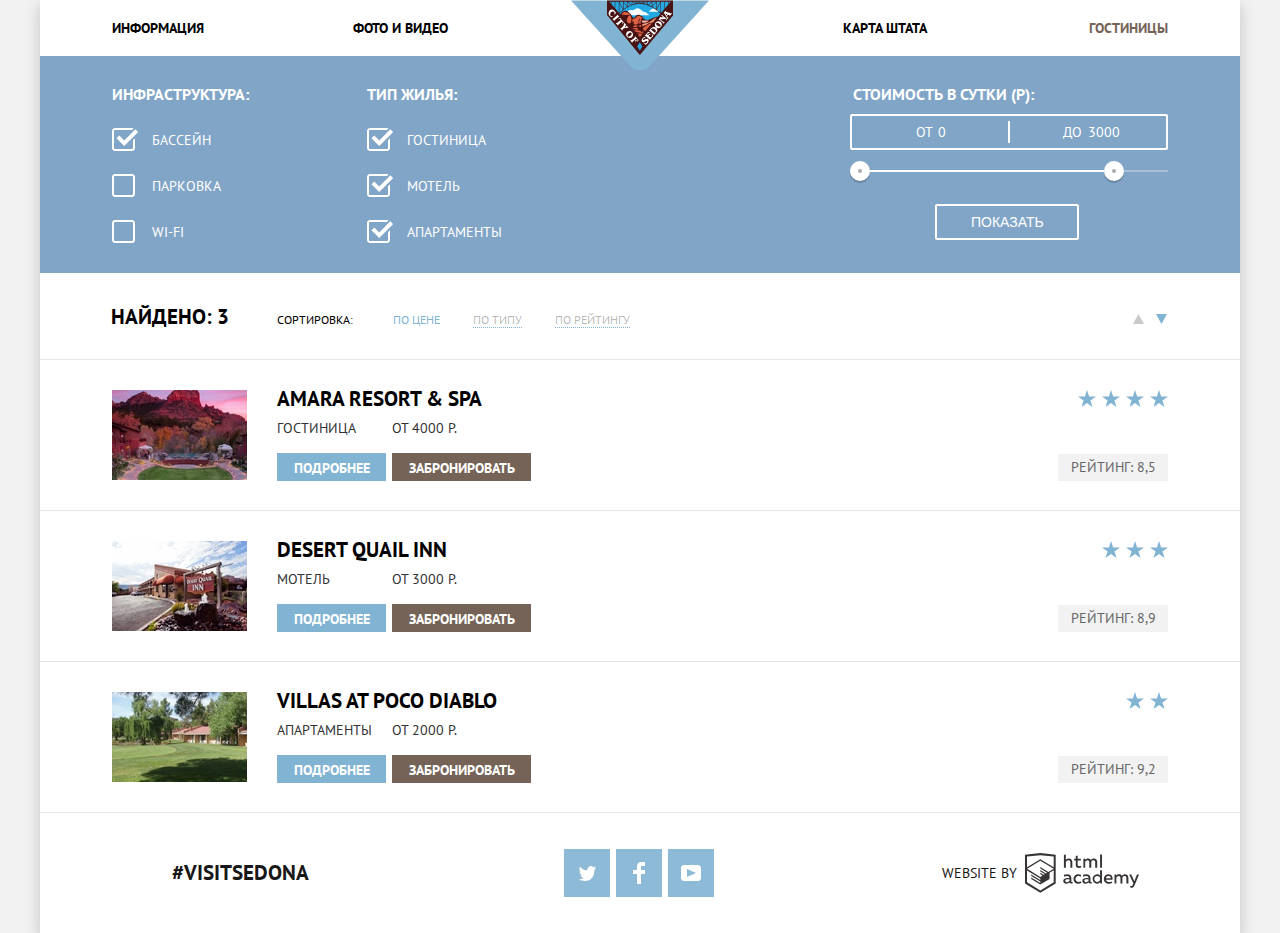
==== commit 44e6b1c6: "Connected minimalize css and js" ====
--- a/catalog.html
+++ b/catalog.html
@@ -5,9 +5,9 @@
     <meta charset="utf-8">
     <title>Каталог гостинц</title>
     <link href="https://fonts.googleapis.com/css?family=PT+Sans:400,700&display=swap&subset=cyrillic" rel="stylesheet">
-    <link href="./node_modules/normalize.css/normalize.css" rel="stylesheet">
-    <link href="./css/style.css" rel="stylesheet">
-    <!-- <link href="./css/outline.css" rel="stylesheet"> -->
+    <link href="./css/normalize.css" rel="stylesheet">
+    <link href="./css/minimalize.css" rel="stylesheet">
+
 </head>
 
 <body class="page">
@@ -218,11 +218,11 @@
                                 
                                 <title>twitter</title>
                                 
-                                <g id="Pages" stroke="none" stroke-width="1" fill="none" fill-rule="evenodd">
-                                    <g id="Index" transform="translate(-579.000000, -2695.000000)" fill="#FFFFFF">
-                                        <g id="footer" transform="translate(40.000000, 2642.000000)">
-                                            <g id="twitter" transform="translate(539.000000, 52.000000)">
-                                                <g id="Shape">
+                                <g stroke="none" stroke-width="1" fill="none" fill-rule="evenodd">
+                                    <g transform="translate(-579.000000, -2695.000000)" fill="#FFFFFF">
+                                        <g transform="translate(40.000000, 2642.000000)">
+                                            <g transform="translate(539.000000, 52.000000)">
+                                                <g>
                                                     <path d="M10.95,1.144 C12.635,0.648 13.934,1.414 14.527,2.323 C15.2,2.092 15.858,1.842 16.538,1.615 C16.5248923,2.3013655 16.2116836,2.94751829 15.681,3.383 C16.366,3.553 16.985,2.892 16.985,2.892 C16.816,3.892 15.979,4.68 15.422,4.916 C15.191,11.666 12.247,16.133 5.345,15.998 L4.899,15.998 C4.489,15.998 0.735,15.538 0.001,14.111 C2.272,14.307 3.894,13.689 4.694,12.934 C3.734,12.634 2.015,12.457 1.715,9.984 C2.064,10.09 2.279,10.212 2.905,10.103 C1.705,9.247 0.374,8.53 0.448,6.33 C0.733,6.658 1.515,6.866 1.788,6.802 C1.085,6.561 -0.182,3.442 0.894,1.85 C2.712,3.704 4.629,5.456 8.046,5.623 C8.254,3.33 9.183,1.793 10.95,1.144 Z" fill-rule="nonzero"></path>
                                                 </g>
                                             </g>
@@ -238,11 +238,11 @@
                                 
                                 <title>fb-icon</title>
                              
-                                <g id="Pages" stroke="none" stroke-width="1" fill="none" fill-rule="evenodd">
-                                    <g id="Index" transform="translate(-633.000000, -2691.000000)" fill="#FFFFFF">
-                                        <g id="footer" transform="translate(40.000000, 2642.000000)">
-                                            <g id="fb-icon" transform="translate(593.000000, 49.000000)">
-                                                <g id="Shape">
+                                <g stroke="none" stroke-width="1" fill="none" fill-rule="evenodd">
+                                    <g transform="translate(-633.000000, -2691.000000)" fill="#FFFFFF">
+                                        <g transform="translate(40.000000, 2642.000000)">
+                                            <g transform="translate(593.000000, 49.000000)">
+                                                <g>
                                                     <path d="M12,4 L12,0 L8,0 C5.790861,0 4,1.790861 4,4 L4,8 L0,8 L0,12 L4,12 L4,22 L8,22 L8,12 L12,12 L12,8 L8,8 L8,4 L12,4 Z" fill-rule="nonzero"></path>
                                                 </g>
                                             </g>
@@ -256,11 +256,11 @@
                     <a class="footer__link footer__link--youtube" href="#">
                         <svg width="20px" height="16px" viewBox="0 0 20 16" version="1.1" xmlns="http://www.w3.org/2000/svg" xmlns:xlink="http://www.w3.org/1999/xlink">
                                 <title>youtube</title>
-                                <g id="Pages" stroke="none" stroke-width="1" fill="none" fill-rule="evenodd">
-                                    <g id="Index" transform="translate(-681.000000, -2694.000000)" fill="#FFFFFF">
-                                        <g id="footer" transform="translate(40.000000, 2642.000000)">
-                                            <g id="youtube" transform="translate(641.000000, 52.000000)">
-                                                <g id="Shape">
+                                <g stroke="none" stroke-width="1" fill="none" fill-rule="evenodd">
+                                    <g transform="translate(-681.000000, -2694.000000)" fill="#FFFFFF">
+                                        <g transform="translate(40.000000, 2642.000000)">
+                                            <g transform="translate(641.000000, 52.000000)">
+                                                <g>
                                                     <path d="M17,0 L3,0 C1.35,0 0,1.35 0,3 L0,13 C0,14.65 1.35,16 3,16 L17,16 C18.65,16 20,14.65 20,13 L20,3 C20,1.35 18.65,0 17,0 Z M6.027,11.998 L6.027,4.002 L15.014,8 L6.027,11.998 L6.027,11.998 Z" fill-rule="nonzero"></path>
                                                 </g>
                                             </g>
@@ -278,11 +278,11 @@
     
                         <title>logo-htmlacademy</title>
                         <desc>Created with Sketch.</desc>
-                        <g id="Pages" stroke="none" stroke-width="1" fill="none" fill-rule="evenodd">
-                            <g id="Hotels" transform="translate(-1024.000000, -852.000000)" fill="#231F20">
-                                <g id="footer" transform="translate(40.000000, 813.000000)">
-                                    <g id="logo-htmlacademy" transform="translate(984.000000, 38.000000)">
-                                        <g id="Shape">
+                        <g stroke="none" stroke-width="1" fill="none" fill-rule="evenodd">
+                            <g transform="translate(-1024.000000, -852.000000)" fill="#231F20">
+                                <g transform="translate(40.000000, 813.000000)">
+                                    <g transform="translate(984.000000, 38.000000)">
+                                        <g>
                                             <path d="M47.0655963,30.0594737 C47.2630068,30.0514668 47.4583394,30.0151472 47.6458716,29.9515789 L47.6458716,31.3865789 C47.2482111,31.5403817 46.8260491,31.6172143 46.4009174,31.6131579 C45.6481775,31.6769003 44.9394456,31.2428956 44.6389908,30.5342105 C43.7036246,31.3099837 42.5302436,31.72271 41.3261468,31.6994737 C39.7330275,31.6994737 38.2559633,30.8039474 38.2559633,28.9481579 C38.2559633,26.65 40.366055,25.9378947 42.1701835,25.9378947 C42.9401581,25.9504704 43.7070337,26.0408217 44.459633,26.2076316 L44.459633,25.8839474 C44.459633,24.805 43.6577982,23.9742105 42.1490826,23.9742105 C41.0585215,23.9764145 39.9804413,24.2116153 38.983945,24.6647368 L38.983945,22.8305263 C40.0678146,22.4509488 41.2039562,22.2506246 42.3495413,22.2371053 C44.8394495,22.2371053 46.3692661,23.4455263 46.3692661,26.1752632 L46.3692661,29.4121053 C46.3546084,29.5667697 46.4009718,29.721014 46.4980508,29.8405532 C46.5951298,29.9600924 46.7348802,30.035021 46.8862385,30.0486842 L47.0655963,30.0486842 L47.0655963,30.0594737 Z M40.2711009,28.8402632 C40.2979829,29.2290018 40.4760704,29.5905124 40.7655451,29.8439649 C41.0550198,30.0974175 41.4317374,30.2216723 41.8114679,30.1889474 L41.9275229,30.1889474 C42.8818937,30.1906264 43.7973384,29.8021685 44.4701835,29.11 L44.4701835,27.5778947 C43.8419811,27.4413845 43.2026282,27.3655249 42.5605505,27.3513158 C41.5055046,27.3513158 40.2816514,27.7073684 40.2816514,28.8402632 L40.2816514,28.8402632 L40.2711009,28.8402632 Z M53.3114679,22.2478947 C54.2595543,22.2246358 55.1962393,22.4631803 56.0229358,22.9384211 L56.0229358,24.7942105 C55.3066037,24.2989246 54.4610163,24.0357417 53.5963303,24.0389474 C52.5199374,23.9724773 51.496296,24.5219892 50.9384549,25.46575 C50.3806138,26.4095108 50.3806138,27.591805 50.9384549,28.5355658 C51.496296,29.4793266 52.5199374,30.0288385 53.5963303,29.9623684 C54.4944641,29.9591382 55.3769198,29.7214566 56.1600917,29.2718421 L56.1600917,31.1168421 C55.2476604,31.5451608 54.2518662,31.7554729 53.2481651,31.7318421 C50.8050121,31.8920586 48.695731,30.0004036 48.5321101,27.5023684 C48.5321101,27.3513158 48.5321101,27.2038596 48.5321101,27.06 C48.4922947,25.8236341 48.9347044,24.6217922 49.7618902,23.7192021 C50.5890761,22.8166119 51.7331835,22.2873136 52.9422018,22.2478947 L53.3431193,22.2478947 L53.3114679,22.2478947 Z M66.1513761,30.0594737 C66.3487866,30.0514668 66.5441192,30.0151472 66.7316514,29.9515789 L66.7316514,31.3865789 C66.3339909,31.5403817 65.9118289,31.6172143 65.4866972,31.6131579 C64.7339573,31.6769003 64.0252255,31.2428956 63.7247706,30.5342105 C62.7894044,31.3099837 61.6160234,31.72271 60.4119266,31.6994737 C58.8188073,31.6994737 57.3417431,30.8039474 57.3417431,28.9481579 C57.3417431,26.65 59.4518349,25.9378947 61.2559633,25.9378947 C62.025938,25.9504704 62.7928135,26.0408217 63.5454128,26.2076316 L63.5454128,25.8839474 C63.5454128,24.805 62.743578,23.9742105 61.2348624,23.9742105 C60.1443013,23.9764145 59.0662211,24.2116153 58.0697248,24.6647368 L58.0697248,22.8305263 C59.1535945,22.4509488 60.2897361,22.2506246 61.4353211,22.2371053 C63.9252294,22.2371053 65.4550459,23.4455263 65.4550459,26.1752632 L65.4550459,29.4121053 C65.4403882,29.5667697 65.4867516,29.721014 65.5838306,29.8405532 C65.6809097,29.9600924 65.82066,30.035021 65.9720183,30.0486842 L66.1513761,30.0486842 L66.1513761,30.0594737 Z M59.3568807,28.8402632 C59.3836546,29.2310454 59.5632206,29.5943261 59.8550417,29.848095 C60.1468629,30.1018639 60.5263371,30.2247268 60.9077982,30.1889474 L61.0238532,30.1889474 C61.978224,30.1906264 62.8936687,29.8021685 63.5665138,29.11 L63.5665138,27.5778947 C62.9383113,27.4413845 62.2989584,27.3655249 61.6568807,27.3513158 C60.5385321,27.3513158 59.3779817,27.7073684 59.3779817,28.8402632 L59.3779817,28.8402632 L59.3568807,28.8402632 Z M77.0183486,18.3205263 L77.0183486,31.4836842 L75.2775229,31.4836842 L75.2775229,30.0594737 C74.4827679,31.135283 73.2299812,31.7537779 71.9119266,31.7210526 C69.4750723,31.552751 67.5825241,29.4822103 67.5825241,26.9844737 C67.5825241,24.4867371 69.4750723,22.4161964 71.9119266,22.2478947 C73.1194886,22.2051973 74.2817775,22.7202659 75.0770642,23.6505263 L75.0770642,18.3205263 L77.0183486,18.3205263 Z M72.2389908,23.9526316 C70.6307782,23.9526316 69.3270642,25.2858805 69.3270642,26.9305263 C69.3270642,28.5751722 70.6307782,29.9084211 72.2389908,29.9084211 C73.4673261,29.929616 74.5855937,29.1871285 75.0665138,28.0310526 L75.0665138,25.8731579 C74.5742086,24.738236 73.4741663,24.006587 72.2600917,24.0065789 L72.2389908,23.9526316 Z M83.3486239,22.2478947 C86.8408257,22.2478947 88.0541284,25.1394737 87.4844037,27.7397368 L80.9220183,27.7397368 C81.143578,29.3581579 82.683945,30.0163158 84.2876147,30.0163158 C85.2509024,30.0196119 86.2026665,29.8020883 87.0729358,29.3797368 L87.0729358,31.1060526 C86.0736034,31.5420784 84.9938669,31.7518759 83.9077982,31.7210526 C81.2385321,31.7210526 78.8963303,30.1889474 78.8963303,26.9521053 C78.8361831,25.7502312 79.2482377,24.5736221 80.0408163,23.6840609 C80.833395,22.7944997 81.9407526,22.2657764 83.1165138,22.2155263 L83.3486239,22.2155263 L83.3486239,22.2478947 Z M83.443578,23.9094737 C82.1215985,23.8103984 80.9703676,24.8236582 80.8692661,26.1752632 L80.8692661,26.24 L85.7752294,26.24 C85.8275189,25.6050928 85.6027649,24.979009 85.1611924,24.529514 C84.71962,24.080019 84.1063741,23.8530676 83.4857798,23.9094737 L83.443578,23.9094737 Z M89.4889908,31.4621053 L89.4889908,22.4960526 L91.2298165,22.4960526 L91.2298165,23.575 C91.9776543,22.7196618 93.0410172,22.2228758 94.162844,22.2047368 C95.2951298,22.132746 96.3712153,22.7163253 96.9481651,23.7152632 C97.7407354,22.8334891 98.8477083,22.3160913 100.018349,22.2802632 C100.951668,22.2327078 101.85935,22.6010522 102.506842,23.290113 C103.154334,23.9791738 103.478107,24.9213437 103.394495,25.8731579 L103.394495,31.4836842 L101.389908,31.4836842 L101.389908,25.9271053 C101.437106,25.4733447 101.305582,25.0190516 101.024428,24.6647091 C100.743274,24.3103667 100.335659,24.0851765 99.8917431,24.0389474 L99.6174312,24.0389474 C98.7512148,24.0941188 97.9525447,24.5360392 97.4334862,25.2473684 L97.4334862,31.4836842 L95.4288991,31.4836842 L95.4288991,25.9271053 C95.4728317,25.4699759 95.3356717,25.0139226 95.0481287,24.6610541 C94.7605858,24.3081856 94.3466797,24.0879787 93.8990826,24.0497368 L93.6880734,24.0497368 C92.7466437,24.1344326 91.8914735,24.6449129 91.356422,25.4415789 L91.356422,31.5160526 L89.5311927,31.5160526 L89.4889908,31.4621053 Z M111.972018,22.4744737 L113.976606,22.4744737 L109.851376,32.6813158 C108.901835,35.0226316 107.64633,35.7671053 106.316972,35.7671053 C105.925689,35.7631641 105.536197,35.7124694 105.156422,35.6160526 L105.156422,33.9221053 C105.44728,34.0111568 105.749614,34.0548063 106.053211,34.0515789 C107.002752,34.0515789 107.720183,33.3610526 108.237156,32.0015789 L108.416514,31.5484211 L104.19633,22.4852632 L106.306422,22.4852632 L109.323853,29.2718421 L111.972018,22.4744737 Z M40.8619266,2.63263158 L40.8619266,7.76842105 C41.6131164,6.9863957 42.6386228,6.54359491 43.7105505,6.53842105 C44.6823179,6.47907521 45.6329468,6.84494758 46.325328,7.54478094 C47.0177092,8.24461431 47.3865701,9.21243369 47.3399083,10.2068421 L47.3399083,15.7634211 L45.3669725,15.7634211 L45.3669725,10.4657895 C45.4231266,9.94896946 45.2754097,9.43058817 44.9565578,9.0255257 C44.637706,8.62046322 44.1740523,8.36217272 43.6683486,8.30789474 L43.3518349,8.30789474 C42.3456285,8.36978394 41.4321252,8.92949754 40.9041284,9.80763158 L40.9041284,15.7634211 L38.8995413,15.7634211 L38.8995413,2.63263158 L40.9041284,2.63263158 L40.8619266,2.63263158 Z M52.6889908,3.54973684 L52.6889908,6.78657895 L55.8541284,6.78657895 L55.8541284,8.51289474 L52.6889908,8.51289474 L52.6889908,12.6236842 C52.6889908,13.8105263 53.2165138,14.1989474 54.3559633,14.1989474 C54.9672018,14.1990133 55.5726763,14.0781061 56.1389908,13.8428947 L56.1389908,15.5692105 C55.3874958,15.82589 54.5996148,15.9534943 53.8073394,15.9468421 C53.0028089,16.0504703 52.1954894,15.7774767 51.6099534,15.2038002 C51.0244173,14.6301237 50.7231328,13.816967 50.7899083,12.9905263 L50.7899083,8.49131579 L49.1440367,8.49131579 L49.1440367,6.73263158 L50.7266055,6.73263158 L50.7266055,4.01368421 L52.6889908,3.54973684 Z M58.3862385,15.7526316 L58.3862385,6.75421053 L60.1376147,6.75421053 L60.1376147,7.83315789 C60.8810976,6.9765474 61.9403361,6.47599113 63.0600917,6.45210526 C64.1623632,6.38098888 65.2145534,6.93141813 65.803211,7.88710526 C66.5957812,7.00533123 67.7027542,6.48793344 68.8733945,6.45210526 C69.8137484,6.41461361 70.7232916,6.79858793 71.3639535,7.50352387 C72.0046154,8.20845981 72.312617,9.16417976 72.2073394,10.1205263 L72.2073394,15.7418421 L70.2027523,15.7418421 L70.2027523,10.1852632 C70.2499498,9.73150256 70.1184259,9.27720946 69.8372717,8.92286702 C69.5561176,8.56852459 69.1485032,8.34333438 68.7045872,8.29710526 L68.4619266,8.29710526 C67.5957102,8.3522767 66.7970401,8.79419706 66.2779817,9.50552632 L66.2779817,15.7418421 L64.2733945,15.7418421 L64.2733945,10.1852632 C64.320592,9.73150256 64.1890681,9.27720946 63.9079139,8.92286702 C63.6267598,8.56852459 63.2191454,8.34333438 62.7752294,8.29710526 L62.5325688,8.29710526 C61.5911392,8.38180106 60.7359689,8.8922813 60.2009174,9.68894737 L60.2009174,15.7634211 L58.3862385,15.7634211 L58.3862385,15.7526316 Z M75.0876147,2.62184211 L77.0183486,2.62184211 L77.0183486,15.7310526 L75.0876147,15.7310526 L75.0876147,2.62184211 Z M15.5197248,1.05736842 L15.3509174,1.05736842 L0,2.71894737 L0,31.4944737 L15.3509174,40.8381579 L30.7018349,31.4944737 L30.7018349,2.71894737 L15.5197248,1.05736842 Z M28.7077982,30.2968421 L15.3509174,38.4321053 L2.00458716,30.3184211 L2.00458716,18.5147368 L15.2876147,26.6068421 L15.2876147,28.0310526 L6.18256881,22.5284211 L6.18256881,23.9418421 L15.340367,29.5631579 L15.340367,31.0628947 L6.19311927,25.4955263 L6.19311927,26.9521053 L15.3509174,32.5734211 L24.5825688,26.9197368 L24.5825688,20.8128947 L28.6972477,18.3205263 L28.6972477,30.3184211 L28.7077982,30.2968421 Z M28.7077982,16.7776316 L25.0362385,18.9355263 L23.3481651,20.0144737 L15.3087156,15.0836842 L15.3087156,16.4971053 L22.1559633,20.7265789 L22.1559633,20.7265789 L22.0082569,20.8236842 L20.953211,21.4063158 L15.2876147,17.9536842 L15.2876147,19.3994737 L19.7610092,22.1184211 L18.7059633,22.8413158 L15.3298165,20.7913158 L15.3298165,22.2047368 L17.5454128,23.5426316 L15.2981651,24.9021053 L2.11009174,16.8639474 L15.3087156,8.72868421 L28.7077982,16.7776316 Z M28.7077982,15.3534211 L15.2876147,7.27210526 L2.01513761,15.3534211 L2.01513761,4.56394737 L15.3614679,3.12894737 L28.7077982,4.56394737 L28.7077982,15.3534211 L28.7077982,15.3534211 Z" fill-rule="nonzero"></path>
                                         </g>
                                     </g>
--- a/css/minimalize.css
+++ b/css/minimalize.css
@@ -0,0 +1 @@
+@keyframes boom{0%{-webkit-transform:translate(-50%,-100%);transform:translate(-50%,-100%)}to{-webkit-transform:translate(-50%,0);transform:translate(-50%,0)}}@-webkit-keyframes boom{0%{-webkit-transform:translate(-50%,-100%);transform:translate(-50%,-100%)}to{-webkit-transform:translate(-50%,0);transform:translate(-50%,0)}}@-webkit-keyframes jump{0%,to{-webkit-transform:translate(-50%,0);transform:translate(-50%,0)}10%,30%,50%,70%,90%{-webkit-transform:translate(calc(-50% - 5px),0);transform:translate(calc(-50% - 5px),0)}20%,40%,60%,80%{-webkit-transform:translate(calc(-50% + 5px),0);transform:translate(calc(-50% + 5px),0)}}@keyframes jump{0%,to{-webkit-transform:translate(-50%,0);transform:translate(-50%,0)}10%,30%,50%,70%,90%{-webkit-transform:translate(-51%,0);transform:translate(-51%,0)}20%,40%,60%,80%{-webkit-transform:translate(-49%,0);transform:translate(-49%,0)}}body{padding:0;font-family:"PT Sans",Arial,Helvetica,sans-serif;font-size:14px;line-height:26px;color:#000;text-transform:uppercase}a{text-decoration:none}body,p{margin:0}.page,.page__container{position:relative;background-color:#f2f2f2}.page__container{margin:0 auto;background-color:#fff;-webkit-box-shadow:0 5px 15px 0 rgba(0,1,1,.2);box-shadow:0 5px 15px 0 rgba(0,1,1,.2);width:1200px}.container{z-index:1;position:relative}.visually-hidden{position:absolute;clip:rect(0 0 0 0);width:1px;height:1px;margin:-1px}.list{margin:0;padding:0;list-style:none}.button{font:inherit;text-align:center;font-weight:700;color:#fff;background-color:#81b3d2;text-transform:uppercase;border:0}.button:hover{background-color:#669ec0}.button:active{background-color:#5496bd;color:rgba(255,255,255,.3)}.button--brown{background-color:#766357}.button--brown:hover{background-color:#604e43}.button--brown:active{background-color:#503e33;color:rgba(255,255,255,.3)}.header__list{margin:0;display:-webkit-box;display:-ms-flexbox;display:flex;-webkit-box-align:center;-ms-flex-align:center;align-items:center;padding:0 72px;-ms-flex-wrap:wrap;flex-wrap:wrap}.header__list a:hover{color:#81b3d2}.header__list a:focus{color:#000;opacity:.3}.header__nav{position:relative}.header__item{-webkit-box-sizing:border-box;box-sizing:border-box;width:241px;padding:15px 0}.header__item:nth-child(4n+1),.header__item:nth-child(4n+2){text-align:left}.header__item:nth-child(4n+3),.header__item:nth-child(4n+4){text-align:right}.header__item:nth-child(4n+3){margin-left:auto}.header__logo{z-index:2;position:absolute;left:50%;-webkit-transform:translateX(-50%);-ms-transform:translateX(-50%);transform:translateX(-50%);top:0;vertical-align:middle}.header__item--current .header__link{color:#766357}.header__link{font-size:14px;line-height:26px;text-align:center;font-weight:700;color:#000}.intro{min-height:508px;background-color:#3e759f;background:url(../img/intro-mask.svg) 0 100% no-repeat,url(../img/intro-background.png) 0 -56px no-repeat;-webkit-box-sizing:border-box;box-sizing:border-box;padding-top:76px}.intro__image{padding-left:370px}.benefits__desc{font-weight:400;text-align:center;color:#333;padding-top:27px;padding-bottom:50px;margin:0}.benefits-reason__title{width:155px;margin:0 auto 23px;font-size:21px;line-height:21px;font-weight:700;text-align:center;color:#fff}.benefits-reason__desc,.benefits-reason__subtitle{font-size:14px;line-height:21px;color:#fff;font-weight:400;text-align:center}.benefits-reason__subtitle{margin-bottom:21px}.benefits-reason__desc{margin:0}.benefits-reason{background-color:#81b3d2;display:-webkit-box;display:-ms-flexbox;display:flex;-webkit-box-align:center;-ms-flex-align:center;align-items:center}.benefits-reason__background{background-image:#81b3d2 url(../img/reason-one-background.jpg);background-position:0 0;background-repeat:no-repeat}.advice{margin:0;padding:0;display:-webkit-box;display:-ms-flexbox;display:flex;-webkit-box-pack:justify;-ms-flex-pack:justify;justify-content:space-between}.advice__item{-webkit-box-sizing:border-box;box-sizing:border-box;padding:0 48px 62px;width:400px;min-height:330px}.advice__item--first,.advice__item--second,.advice__item--third{background-image:url(../img/icon-home.svg);background-repeat:no-repeat;background-position:162px 60px}.advice__item--second,.advice__item--third{background-image:url(../img/icon-burger.svg)}.advice__item--third{background-image:url(../img/icon-gift.svg);background-position:168px 56px}.advice__text,.advice__title{line-height:21px;text-align:center}.advice__title{padding-top:162px;margin:0 0 23px;font-size:21px;font-weight:700}.advice__text{margin:0;font-size:14px;font-weight:400;color:#333}.searching__title{font-size:30px;line-height:36px;font-weight:700;text-align:center;margin:0 0 23px}.searching__desc{margin:0 0 46px;font-weight:400;line-height:24px;color:#333;text-align:center}.searching__button{font-size:21px;line-height:26px;text-align:center;padding:31px 0 29px;width:100%;-webkit-box-sizing:border-box;box-sizing:border-box}.footer__tag{margin:0;font-size:21px;text-align:center;font-weight:700}.footer__item{margin-right:6px;width:46px;height:48px}.footer__item:last-child{margin-right:0}.footer__link{display:-webkit-box;display:-ms-flexbox;display:flex;-webkit-box-align:center;-ms-flex-align:center;align-items:center;-webkit-box-pack:center;-ms-flex-pack:center;justify-content:center;width:100%;height:100%;background-position:center;background-repeat:no-repeat;background-color:#81b3d2}.footer__link:hover{background-color:#669ec0}.footer__link:active{background-color:#5496bd;opacity:.3}.footer__link:active svg{opacity:.3}.copyright__title{margin-right:8px;text-align:center;font-weight:400}.copyright__link{line-height:0}.copyright__link:hover svg path,.sort__button--active svg polyline,.sort__button:active svg polyline{fill:#81b3d2}.copyright__link:active svg path{fill:#bdbbbc}.searching__wrapper{position:relative;overflow:hidden}.searching-form{position:absolute;left:50%;-webkit-box-sizing:border-box;box-sizing:border-box;width:568px;background-color:#fff;-webkit-box-shadow:0 7px 15px 0 rgba(0,1,1,.15);box-shadow:0 7px 15px 0 rgba(0,1,1,.15);padding:55px;-webkit-transform:translate(-50%,0);-ms-transform:translate(-50%,0);transform:translate(-50%,0);-webkit-animation:boom .7s;animation:boom .7s;z-index:-1}.searching-form--hide{display:none}.searching-form--error{-webkit-animation:jump .6s;animation:jump .6s}.searching-form__count,.searching-form__row{display:-webkit-box;display:-ms-flexbox;display:flex}.searching-form__row{position:relative;-webkit-box-pack:justify;-ms-flex-pack:justify;justify-content:space-between;-webkit-box-align:baseline;-ms-flex-align:baseline;align-items:baseline;margin:0 0 30px}.searching-form__label{font-size:14px;line-height:26px;width:112px;text-align:left;font-weight:700}.searching-form__label--short{width:64px}.searching-form__button{margin-top:23px;width:100%;font-size:21px;line-height:26px;text-align:center;font-weight:700;padding:16px 0}.searching-form__input-img{position:absolute;padding:0;margin:0;top:50%;-webkit-transform:translateY(-50%);-ms-transform:translateY(-50%);transform:translateY(-50%);right:9px;border:0;width:21px;height:22px;line-height:0;background-color:transparent}.searching-form__input-img:hover svg g{fill:#1f1f1f}.searching-form__input-img:focus svg g{fill:#81b3d2}.searching-form__button:active{background-color:#5496bd;color:rgba(255,255,255,.3)}.searching-form__input{-webkit-box-sizing:border-box;box-sizing:border-box;border:2px solid #f2f2f2;padding:5px 0 3px 11px;-webkit-box-shadow:none;box-shadow:none;width:346px;min-height:38px;font-family:"PT Sans",Arial,Helvetica,sans-serif;font-size:14px;line-height:26px;font-weight:700;background-color:#f2f2f2;text-transform:uppercase}.searching-form__input:hover{background-color:#ebebeb}.searching-form__input:focus{background-color:#fff;padding:5px 0 3px 11px;border:2px solid #e5e5e5;outline:0}.searching-form__input::-webkit-input-placeholder{font-family:"PT Sans",Arial,Helvetica,sans-serif;font-size:14px;line-height:26px;font-weight:700;color:#000}.searching-form__input::-moz-placeholder{font-family:"PT Sans",Arial,Helvetica,sans-serif;font-size:14px;line-height:26px;font-weight:700;color:#000}.searching-form__input:-ms-input-placeholder,.searching-form__input::-ms-input-placeholder{font-family:"PT Sans",Arial,Helvetica,sans-serif;font-size:14px;line-height:26px;font-weight:700;color:#000}.searching-form__input::placeholder{font-family:"PT Sans",Arial,Helvetica,sans-serif;font-size:14px;line-height:26px;font-weight:700;color:#000}.searching-form__wrapper{display:-webkit-box;display:-ms-flexbox;display:flex;-webkit-box-align:center;-ms-flex-align:center;align-items:center;-webkit-box-pack:justify;-ms-flex-pack:justify;justify-content:space-between}.count__button{text-indent:-3000px;padding:0;position:relative;width:38px;height:38px;border:0}.count__button:hover::after,.count__button:hover::before{background-color:#000}.count__button:active::after,.count__button:active::before{background-color:#81b3d2}.count__button--plus::after,.count__button::before{display:block;content:"";position:absolute;top:50%;left:50%;-webkit-transform:translate(-50%,-50%);-ms-transform:translate(-50%,-50%);transform:translate(-50%,-50%);width:12px;height:3px;background-color:#a9a9a9}.count__button--plus::after{width:3px;height:12px}.count__input{font-size:14px;line-height:26px;font-weight:700;text-align:center;width:38px;padding:6px 0;border:0;background-color:#f2f2f2}input[type=number]::-webkit-inner-spin-button,input[type=number]::-webkit-outer-spin-button{-webkit-appearance:none;margin:0}input[type=number]{-moz-appearance:textfield}.count__button{background-color:#f2f2f2}.searching-hotels__title{position:absolute;padding-left:0;margin:0;top:0;left:0;font-size:16px;line-height:21px;font-weight:700;text-align:left;color:#fff}.searching-hotels__title--last{padding-left:3px}.searching-hotels{display:-webkit-box;display:-ms-flexbox;display:flex;background-color:#81a5c7;background-image:url(../img/filter-background.jpg);background-repeat:no-repeat;background-position:0 -56px;padding:28px 72px}.searching-hotels__price input,.searching-hotels__price label{font-size:14px;line-height:21px;font-weight:400;text-align:left;color:#fff}.searching-hotels__price label{display:inline-block;vertical-align:middle;padding-top:5px}.price__min{width:94px;padding-left:64px;margin-right:-2px}.price__max{width:103px;padding-left:55px;padding-top:5px}.searching-hotels__price{position:relative;height:32px;font-size:0;margin-bottom:20px;border:2px solid #fff;border-radius:2px}.searching-hotels__price::after{content:"";position:absolute;top:50%;left:50%;width:2px;height:22px;background:#fff;-webkit-transform:translate(-50%,-50%);-ms-transform:translate(-50%,-50%);transform:translate(-50%,-50%)}.searching-hotels__price input{font-family:"PT Sans",Arial,Helvetica,sans-serif;width:50px;margin:0;background:0 0;border:0}.searching-hotels__range{position:relative;margin-bottom:32px}.range__scale{height:2px;background:rgba(255,255,255,.3)}.range__bar{width:80%;height:2px;background:#fff}.range__toggle{position:absolute;top:-9px;width:4px;height:4px;background:#ababab;border:8px solid #fff;border-radius:50%;-webkit-box-shadow:0 2px 1px 0 rgba(0,1,1,.2);box-shadow:0 2px 1px 0 rgba(0,1,1,.2)}.range__toggle:hover{background:#1c4f80}.range__togle--min{left:0}.range__togle--max{left:80%}.searching-hotels__button{font-size:14px;line-height:21px;font-weight:400;display:block;margin-left:85px;padding:6px 33px 5px 34px;color:#fff;text-transform:uppercase;background:0 0;border:2px solid #fff;border-radius:2px}.searching-hotels__button:hover{color:#000;background:#fff}.sort,.sort__list{display:-webkit-box;display:-ms-flexbox;display:flex;-webkit-box-pack:justify;-ms-flex-pack:justify;justify-content:space-between}.sort{-webkit-box-align:baseline;-ms-flex-align:baseline;align-items:baseline;padding:31px 73px 27px 71px}.sort__list{margin:0}.sort__title{margin:0 48px 0 0;font-size:21px;line-height:26px;font-weight:700;color:#000;text-align:left}.sort__link,.sort__text{font-size:12px;line-height:18px;font-weight:400;text-align:left}.sort__text{margin:0 40px 0 0;color:#000}.sort__link{color:rgba(0,0,0,.3);border-bottom:1px dotted #81b3d2}.sort__item--active .sort__link{color:#81b3d2;border:0}.sort__link:hover{color:#81b3d2}.sort__link:active{color:#000;border:0}.hotels__title{font-size:21px;line-height:26px;font-weight:700;text-align:left;color:#000;margin:-4px 0 6px;max-width:700px}.hotels__text{font-size:14px;line-height:21px;font-weight:400;text-align:left;color:#333;margin:0 0 16px}.hotels__button{padding:6px 16px 4px 17px;margin-right:6px}.hotels__rating-current{width:110px;padding:3px 0;background-color:#f2f2f2;font-size:14px;line-height:21px;font-weight:400;text-align:center;color:#666}.benefits__wrapper{width:568px;margin:0 auto}.benefits__title{padding-top:61px;font-size:21px;line-height:26px;font-weight:700;text-align:center}.benefits-reason__inner{-webkit-box-sizing:border-box;box-sizing:border-box;width:400px;padding:48px 48px 59px;background-color:#81b3d2}.benefits-reason--first,.benefits-reason--second{background-image:url(../img/reason-one-background.jpg);background-position:400px 0;background-repeat:no-repeat;width:1200px}.benefits-reason--second{background-image:url(../img/reason-two-background.jpg);background-position:0 0;min-height:256px}.benefits-reason--second .benefits-reason__inner{margin-left:auto}.benefits-reasons{margin:0;padding:0;display:-webkit-box;display:-ms-flexbox;display:flex;-webkit-box-pack:justify;-ms-flex-pack:justify;justify-content:space-between}.benefits-reasons__item{-webkit-box-sizing:border-box;box-sizing:border-box;margin:0;padding:48px 62px 59px;width:400px;min-height:256px;text-align:center;background-color:#eee}.benefits-reasons__item:nth-child(3){padding:48px 72px 59px}.benefits-reasons__desc{margin:0;font-size:14px;line-height:21px;font-weight:400}.benefits-reasons__title{width:155px;margin:0 auto 23px;font-size:21px;line-height:21px;color:#000;font-weight:700}.benefits-reasons__subtitle{margin:0 0 21px;font-size:14px;line-height:21px;color:#333;font-weight:400}.map,.searching{position:relative}.searching{text-align:center;padding-top:52px;background-color:#fff}.map{background-image:url(../img/map.png);background-position:0 0;background-repeat:no-repeat;line-height:0;min-height:593px}.map iframe{border:0}.map__image{position:absolute;top:0;left:0}.footer{-webkit-box-sizing:border-box;box-sizing:border-box;display:-webkit-box;display:-ms-flexbox;display:flex;-webkit-box-pack:justify;-ms-flex-pack:justify;justify-content:space-between;-webkit-box-align:center;-ms-flex-align:center;align-items:center;padding:36px 101px 36px 132px;background-color:#fff;opacity:.9;z-index:4}.footer--float{position:absolute;bottom:0;width:100%}.footer__list{padding:0;margin:0 0 0 27px}.footer__copyright,.footer__list{display:-webkit-box;display:-ms-flexbox;display:flex;-webkit-box-align:center;-ms-flex-align:center;align-items:center}.searching-hotels__section{-webkit-box-sizing:border-box;box-sizing:border-box;position:relative;margin:0 111px 0 0;border:0;padding:43px 0 0;min-width:144px}.searching-hotels__item{margin-bottom:20px}.searching-hotels__item:last-child{margin-bottom:0}.searching-hotels__section:last-child{margin-left:auto;margin-right:0;padding-top:30px}.searching-hotels__input:checked+.searching-hotels__label::after{background-image:url(../img/checkbox-on.svg)}.searching-hotels__label::after{content:"";position:absolute;top:-3px;left:0;width:26px;height:23px;background-image:url(../img/checkbox-off.svg);background-repeat:no-repeat;background-position:0 0}.searching-hotels__label{font-size:14px;vertical-align:baseline;line-height:21px;font-weight:400;color:#fff;position:relative;padding-left:40px}.sort__item{margin-right:33px}.sort__button{display:block;padding:0;width:11px;height:10px;border:0;line-height:0;background-color:transparent}.sort__button:hover svg polyline{fill:#000}.sort__button--up{margin-left:auto;margin-right:12px}.hotels__item{-webkit-box-sizing:border-box;box-sizing:border-box;padding:30px 72px 29px;display:-webkit-box;display:-ms-flexbox;display:flex;border-top:1px solid #e5e5e5}.hotels__item:last-child{border-bottom:1px solid #e5e5e5}.hotels__row{display:-webkit-box;display:-ms-flexbox;display:flex}.hotels__rating{margin-left:auto}.hotels__link:hover{color:#81b3d2}.hotels__link:active{color:rgba(0,0,0,.3)}.hotels__image{margin-right:30px}.hotels__stars{display:-webkit-box;display:-ms-flexbox;display:flex;-webkit-box-pack:end;-ms-flex-pack:end;justify-content:flex-end;margin-bottom:47px}.hotels__stars img{margin-left:6px}